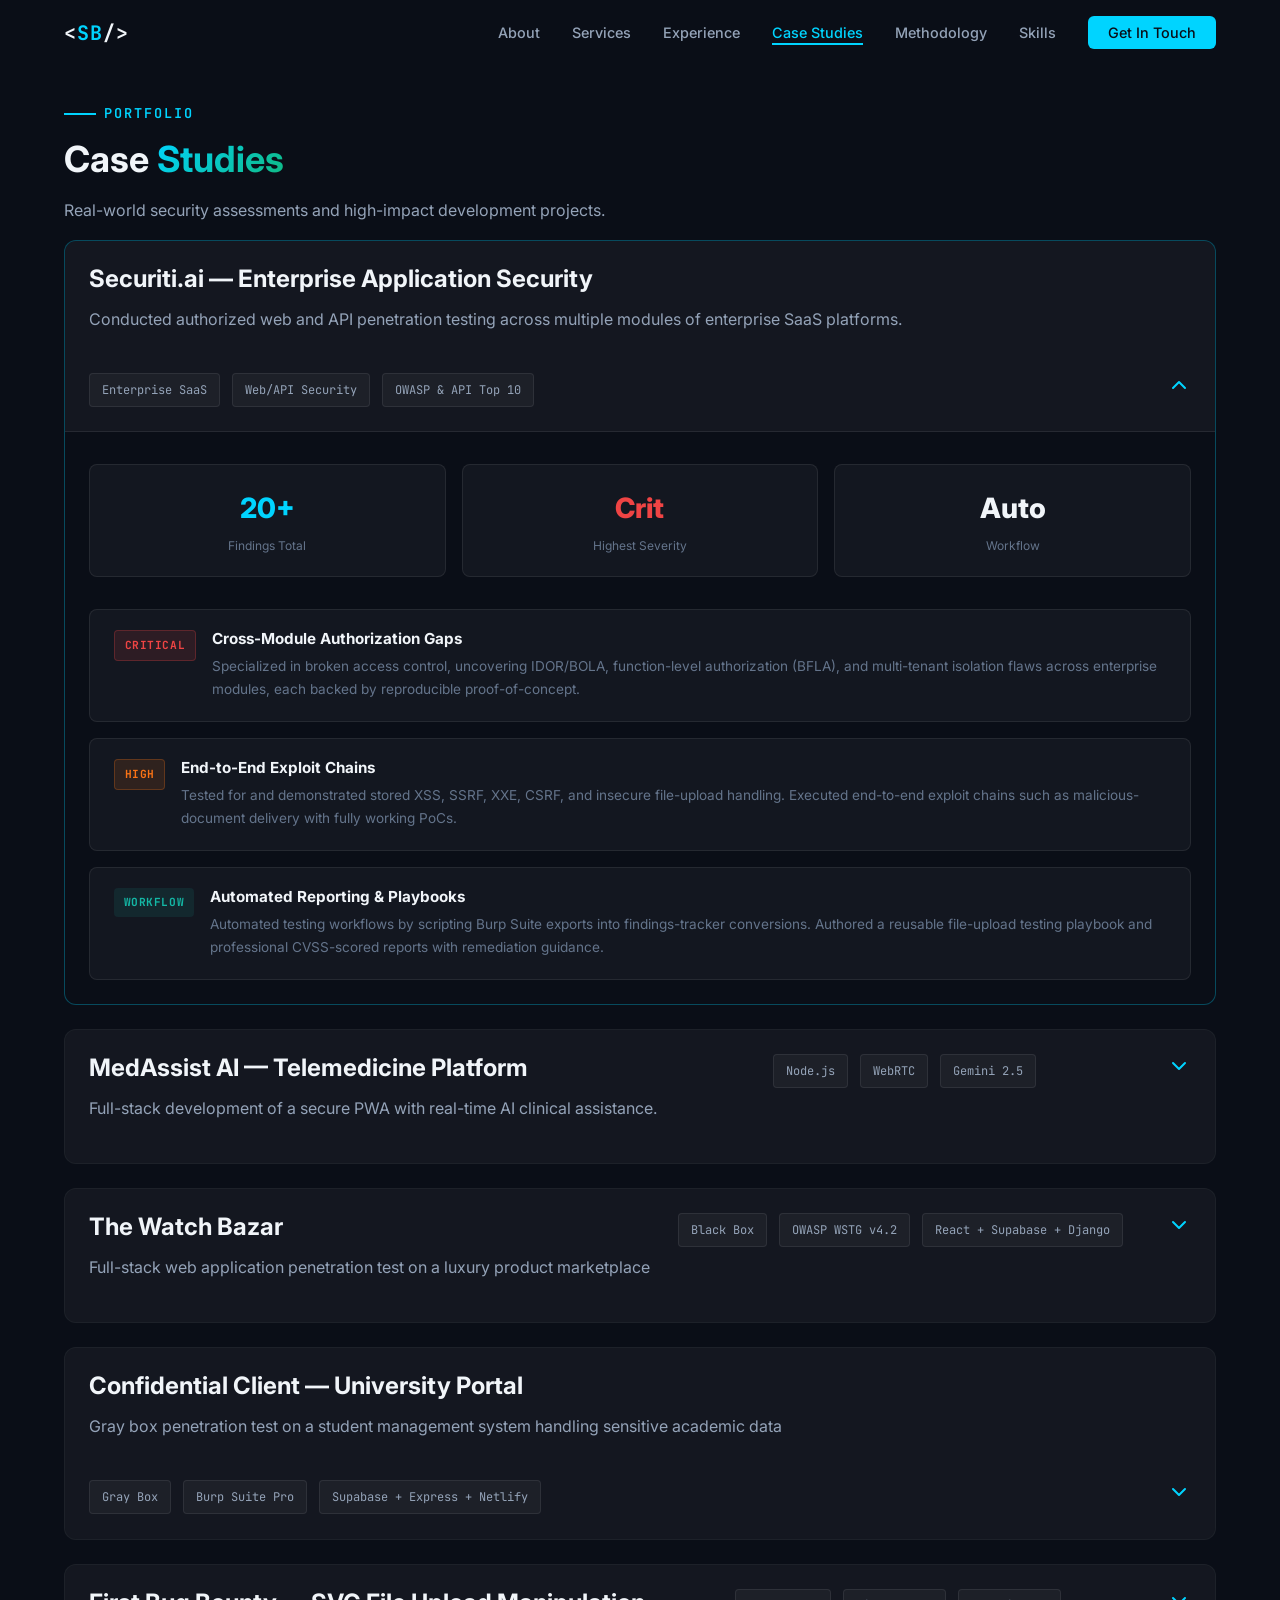
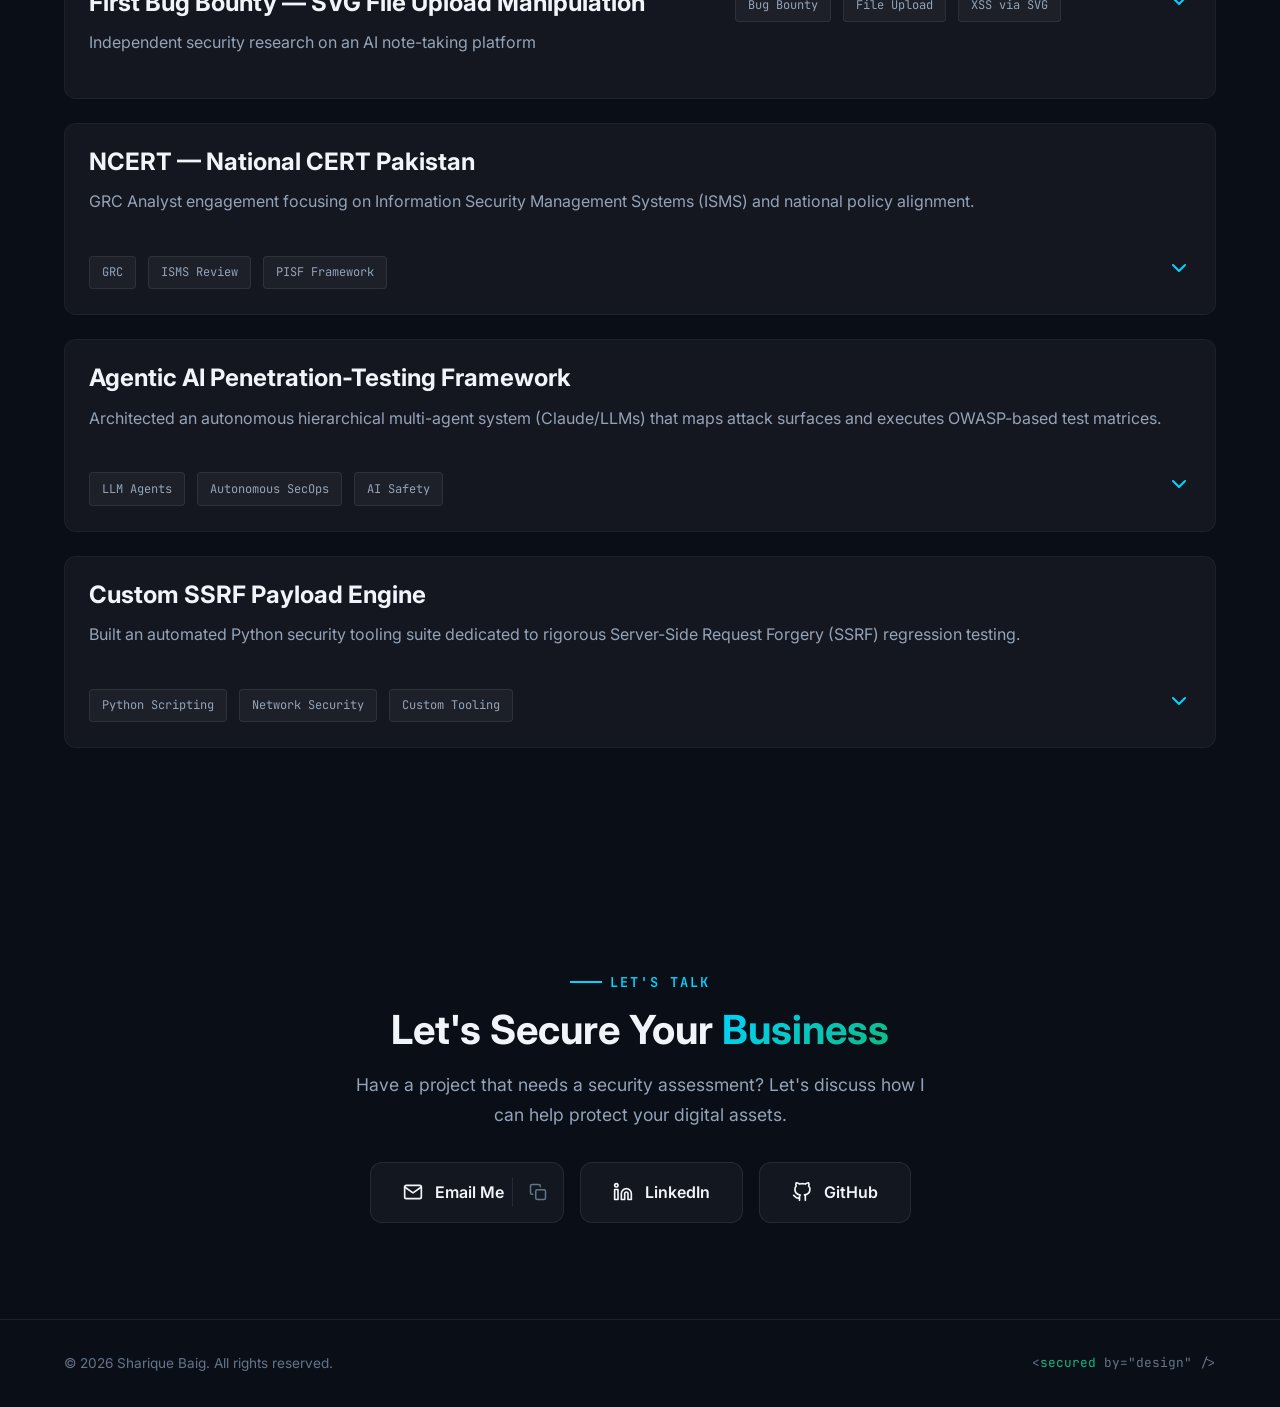
==== projects.html @ 4e51bd20 "made a dedicated section for projects" ====
<!DOCTYPE html>
<html lang="en">

<head>
  <meta charset="UTF-8">
  <meta name="viewport" content="width=device-width, initial-scale=1.0">
  <title>Sharique Baig | Cybersecurity Consultant & Penetration Tester</title>
  <meta name="description"
    content="Sharique Baig — Cybersecurity Consultant & Penetration Tester. Securing digital assets through offensive security testing, vulnerability assessment, and security consulting.">
  <meta name="keywords"
    content="cybersecurity, penetration testing, vulnerability assessment, security consultant, ethical hacking">

  <!-- Fonts -->
  <link rel="preconnect" href="https://fonts.googleapis.com">
  <link rel="preconnect" href="https://fonts.gstatic.com" crossorigin>
  <link
    href="https://fonts.googleapis.com/css2?family=Inter:wght@400;500;600;700;800&family=JetBrains+Mono:wght@400;500;600;700&display=swap"
    rel="stylesheet">

  <!-- Stylesheet -->
  <link rel="stylesheet" href="css/style.css">

  <!-- Favicon (shield emoji) -->
  <link rel="icon"
    href="data:image/svg+xml,<svg xmlns='http://www.w3.org/2000/svg' viewBox='0 0 100 100'><text y='.9em' font-size='90'>🛡️</text></svg>">
</head>

<body>

  <!-- ╔══════════════════════════════════════╗ -->
  <!-- ║           NAVIGATION                 ║ -->
  <!-- ╚══════════════════════════════════════╝ -->
  <nav class="navbar" id="navbar">
    <div class="container">
      <a href="#" class="nav-logo">&lt;<span>SB</span>/&gt;</a>

      <ul class="nav-links" id="navLinks">
        <li><a href="index.html#about">About</a></li>
        <li><a href="index.html#services">Services</a></li>
        <li><a href="index.html#experience">Experience</a></li>
        <li><a href="#casestudies">Case Studies</a></li>
        <li><a href="index.html#methodology">Methodology</a></li>
        <li><a href="index.html#skills">Skills</a></li>
        <li><a href="#contact" class="nav-cta">Get In Touch</a></li>
      </ul>

      <button class="nav-toggle" id="navToggle" aria-label="Toggle navigation">
        <span></span>
        <span></span>
        <span></span>
      </button>
    </div>
  </nav>


  <!-- ╔══════════════════════════════════════╗ -->
  <!-- ║       CASE STUDIES SECTION           ║ -->
  <!-- ╚══════════════════════════════════════╝ -->
  <section id="casestudies">
    <div class="container">
      <div class="reveal">
        <span class="section-label">Portfolio</span>
        <h2>Case <span class="gradient-text">Studies</span></h2>
        <p>Real-world security assessments and high-impact development projects.</p>
      </div>

      

      <!-- Case Study 1: Enterprise Pentesting -->
      <div class="case-panel active" id="case1">
        <div class="case-header accordion-toggle">
          <div>
            <h3>Securiti.ai — Enterprise Application Security</h3>
            <p>Conducted authorized web and API penetration testing across multiple modules of enterprise SaaS platforms.</p>
          </div>
          <div class="case-meta">
            <span class="case-meta-tag">Enterprise SaaS</span>
            <span class="case-meta-tag">Web/API Security</span>
            <span class="case-meta-tag">OWASP & API Top 10</span>
          </div>
                  <div class="accordion-icon"><svg width="24" height="24" viewBox="0 0 24 24" fill="none" stroke="currentColor" stroke-width="2" stroke-linecap="round" stroke-linejoin="round"><polyline points="6 9 12 15 18 9"></polyline></svg></div>
        </div>
        <div class="case-content">
        <div class="case-stats">
          <div class="case-stat">
            <div class="case-stat-num">20+</div>
            <div class="case-stat-label">Findings Total</div>
          </div>
          <div class="case-stat">
            <div class="case-stat-num" style="color: var(--severity-critical)">Crit</div>
            <div class="case-stat-label">Highest Severity</div>
          </div>
          <div class="case-stat">
            <div class="case-stat-num" style="color: var(--accent-blue)">Auto</div>
            <div class="case-stat-label">Workflow</div>
          </div>
        </div>

        <div class="findings-list">
          <div class="finding-item">
            <span class="severity-badge severity-critical">Critical</span>
            <div class="finding-text">
              <h4>Cross-Module Authorization Gaps</h4>
              <p>Specialized in broken access control, uncovering IDOR/BOLA, function-level authorization (BFLA), and multi-tenant isolation flaws across enterprise modules, each backed by reproducible proof-of-concept.</p>
            </div>
          </div>
          <div class="finding-item">
            <span class="severity-badge severity-high">High</span>
            <div class="finding-text">
              <h4>End-to-End Exploit Chains</h4>
              <p>Tested for and demonstrated stored XSS, SSRF, XXE, CSRF, and insecure file-upload handling. Executed end-to-end exploit chains such as malicious-document delivery with fully working PoCs.</p>
            </div>
          </div>
          <div class="finding-item">
            <span class="severity-badge" style="background: rgba(20, 184, 166, 0.1); color: rgb(20, 184, 166); border-color: rgba(20, 184, 166, 0.25);">Workflow</span>
            <div class="finding-text">
              <h4>Automated Reporting & Playbooks</h4>
              <p>Automated testing workflows by scripting Burp Suite exports into findings-tracker conversions. Authored a reusable file-upload testing playbook and professional CVSS-scored reports with remediation guidance.</p>
            </div>
          </div>
        </div>
        </div>
      </div>

      <!-- Case Study 2: MedAssist AI Platform -->
      <div class="case-panel" id="case2">
        <div class="case-header accordion-toggle">
          <div>
            <h3>MedAssist AI — Telemedicine Platform</h3>
            <p>Full-stack development of a secure PWA with real-time AI clinical assistance.</p>
          </div>
          <div class="case-meta">
            <span class="case-meta-tag">Node.js</span>
            <span class="case-meta-tag">WebRTC</span>
            <span class="case-meta-tag">Gemini 2.5</span>
          </div>
                  <div class="accordion-icon"><svg width="24" height="24" viewBox="0 0 24 24" fill="none" stroke="currentColor" stroke-width="2" stroke-linecap="round" stroke-linejoin="round"><polyline points="6 9 12 15 18 9"></polyline></svg></div>
        </div>
        <div class="case-content">
        <div class="case-stats">
          <div class="case-stat">
            <div class="case-stat-num">1</div>
            <div class="case-stat-label">PWA Built</div>
          </div>
          <div class="case-stat">
            <div class="case-stat-num" style="color: var(--accent-blue)">Live</div>
            <div class="case-stat-label">AI Triage</div>
          </div>
          <div class="case-stat">
            <div class="case-stat-num">µ</div>
            <div class="case-stat-label">Microservices</div>
          </div>
        </div>

        <div class="findings-list">
          <div class="finding-item">
            <span class="severity-badge severity-low" style="background: var(--accent-emerald-dim); color: var(--accent-emerald); border-color: rgba(16,185,129,0.25);">Feature</span>
            <div class="finding-text">
              <h4>Real-Time AI Clinical Copilot</h4>
              <p>Integrated Gemini 2.5 Flash-Lite for AI-driven symptom triage and built a live copilot that provides differential diagnosis hints during real-time consultations.</p>
            </div>
          </div>
          <div class="finding-item">
            <span class="severity-badge severity-low" style="background: var(--accent-emerald-dim); color: var(--accent-emerald); border-color: rgba(16,185,129,0.25);">Feature</span>
            <div class="finding-text">
              <h4>Secure WebRTC Video & Audio</h4>
              <p>Engineered low-latency, secure video calling with Socket.io, including real-time speech-to-text transcription for automated doctor notes.</p>
            </div>
          </div>
          <div class="finding-item">
            <span class="severity-badge severity-low" style="background: var(--accent-emerald-dim); color: var(--accent-emerald); border-color: rgba(16,185,129,0.25);">Architecture</span>
            <div class="finding-text">
              <h4>Dockerized Microservices</h4>
              <p>Deployed the entire infrastructure using Docker containers, ensuring scalable production environments and offline-first mobile performance.</p>
            </div>
          </div>
        </div>
        </div>
      </div>

      <!-- Case Study 3: Luxury E-Commerce -->
      <div class="case-panel" id="case3">
        <div class="case-header accordion-toggle">
          <div>
            <h3>The Watch Bazar</h3>
            <p>Full-stack web application penetration test on a luxury product marketplace</p>
          </div>
          <div class="case-meta">
            <span class="case-meta-tag">Black Box</span>
            <span class="case-meta-tag">OWASP WSTG v4.2</span>
            <span class="case-meta-tag">React + Supabase + Django</span>
          </div>
                  <div class="accordion-icon"><svg width="24" height="24" viewBox="0 0 24 24" fill="none" stroke="currentColor" stroke-width="2" stroke-linecap="round" stroke-linejoin="round"><polyline points="6 9 12 15 18 9"></polyline></svg></div>
        </div>
        <div class="case-content">
        <div class="case-stats">
          <div class="case-stat">
            <div class="case-stat-num">5</div>
            <div class="case-stat-label">Findings Total</div>
          </div>
          <div class="case-stat">
            <div class="case-stat-num" style="color: var(--severity-critical)">1</div>
            <div class="case-stat-label">Critical</div>
          </div>
          <div class="case-stat">
            <div class="case-stat-num" style="color: var(--severity-high)">2</div>
            <div class="case-stat-label">High</div>
          </div>
          <div class="case-stat">
            <div class="case-stat-num" style="color: var(--severity-medium)">2</div>
            <div class="case-stat-label">Medium</div>
          </div>
        </div>

        <div class="findings-list">
          <div class="finding-item">
            <span class="severity-badge severity-critical">Critical</span>
            <div class="finding-text">
              <h4>Database Exposure via Misconfigured Row Level Security</h4>
              <p>Extracted hardcoded API key from client-side JavaScript. Dumped full database schema (28 tables) and
                exfiltrated product, store, and internal data directly via PostgREST API — bypassing the application
                entirely. CVSS 9.1.</p>
            </div>
          </div>
          <div class="finding-item">
            <span class="severity-badge severity-high">High</span>
            <div class="finding-text">
              <h4>Insecure Direct Object Reference (IDOR)</h4>
              <p>Order tracking endpoint required no authentication. Sequential order numbers allowed enumeration of all
                customer orders and sensitive delivery information.</p>
            </div>
          </div>
          <div class="finding-item">
            <span class="severity-badge severity-high">High</span>
            <div class="finding-text">
              <h4>Role Escalation via Auth Sync</h4>
              <p>Authentication synchronization endpoint accepted role parameters from client requests, enabling
                potential escalation from customer to admin privileges.</p>
            </div>
          </div>
          <div class="finding-item">
            <span class="severity-badge severity-medium">Medium</span>
            <div class="finding-text">
              <h4>Exposed Admin Endpoints & API Documentation</h4>
              <p>Django admin panel, Swagger docs, and API schema publicly accessible. robots.txt disclosed 12+
                sensitive internal paths.</p>
            </div>
          </div>
          <div class="finding-item">
            <span class="severity-badge severity-medium">Medium</span>
            <div class="finding-text">
              <h4>Weak Content Security Policy</h4>
              <p>CSP implemented via meta tag instead of HTTP header. Missing critical directives and unsafe-inline
                allowing potential XSS exploitation.</p>
            </div>
          </div>
        </div>
        </div>
      </div>

      <!-- Case Study 4: University Portal -->
      <div class="case-panel" id="case4">
        <div class="case-header accordion-toggle">
          <div>
            <h3>Confidential Client — University Portal</h3>
            <p>Gray box penetration test on a student management system handling sensitive academic data</p>
          </div>
          <div class="case-meta">
            <span class="case-meta-tag">Gray Box</span>
            <span class="case-meta-tag">Burp Suite Pro</span>
            <span class="case-meta-tag">Supabase + Express + Netlify</span>
          </div>
                  <div class="accordion-icon"><svg width="24" height="24" viewBox="0 0 24 24" fill="none" stroke="currentColor" stroke-width="2" stroke-linecap="round" stroke-linejoin="round"><polyline points="6 9 12 15 18 9"></polyline></svg></div>
        </div>
        <div class="case-content">
        <div class="case-stats">
          <div class="case-stat">
            <div class="case-stat-num">11</div>
            <div class="case-stat-label">Findings Total</div>
          </div>
          <div class="case-stat">
            <div class="case-stat-num" style="color: var(--severity-critical)">5</div>
            <div class="case-stat-label">Critical</div>
          </div>
          <div class="case-stat">
            <div class="case-stat-num" style="color: var(--severity-high)">2</div>
            <div class="case-stat-label">High</div>
          </div>
          <div class="case-stat">
            <div class="case-stat-num" style="color: var(--severity-low)">4</div>
            <div class="case-stat-label">Low / Info</div>
          </div>
        </div>

        <div class="findings-list">
          <div class="finding-item">
            <span class="severity-badge severity-critical">Critical</span>
            <div class="finding-text">
              <h4>SQL Injection — Authentication Bypass</h4>
              <p>Login endpoint directly concatenated user input into SQL query. Confirmed via syntax error triggering
                and comment injection. Enables full authentication bypass and database extraction.</p>
            </div>
          </div>
          <div class="finding-item">
            <span class="severity-badge severity-critical">Critical</span>
            <div class="finding-text">
              <h4>2FA Bypass — Client-Side Email Manipulation</h4>
              <p>Two-factor authentication OTP sent to email address from client request body instead of server session.
                Attacker can redirect OTP to their own email for full account takeover.</p>
            </div>
          </div>
          <div class="finding-item">
            <span class="severity-badge severity-critical">Critical</span>
            <div class="finding-text">
              <h4>2FA Completely Non-Functional</h4>
              <p>Session upgraded to "fully authenticated" immediately after first-factor login. Any arbitrary code
                accepted. Direct URL navigation bypasses 2FA entirely — zero security value.</p>
            </div>
          </div>
          <div class="finding-item">
            <span class="severity-badge severity-critical">Critical</span>
            <div class="finding-text">
              <h4>Account Takeover via Password Reset</h4>
              <p>Password reset OTP can be redirected to attacker-controlled email by modifying the request body. Total
                account takeover of any user.</p>
            </div>
          </div>
          <div class="finding-item">
            <span class="severity-badge severity-critical">Critical</span>
            <div class="finding-text">
              <h4>Inconsistent SSL/TLS Enforcement</h4>
              <p>Password reset functionality downgrades to plaintext HTTP. Credentials transmitted in cleartext,
                enabling network-based interception.</p>
            </div>
          </div>
          <div class="finding-item">
            <span class="severity-badge severity-high">High</span>
            <div class="finding-text">
              <h4>Privilege Escalation via Parameter Pollution</h4>
              <p>Appending <code>?role=admin</code> to API requests returns admin-level data. URL params override
                session data, exposing administrative functionality to low-privilege users.</p>
            </div>
          </div>
          <div class="finding-item">
            <span class="severity-badge severity-high">High</span>
            <div class="finding-text">
              <h4>Unchanged Passwords Post-Compromise</h4>
              <p>After a previous security incident, all user passwords remained unchanged for 3+ months. Any stolen
                credentials from the prior attack remain valid.</p>
            </div>
          </div>
        </div>
        </div>
      </div>

      <!-- Case Study 5: Bug Bounty -->
      <div class="case-panel" id="case5">
        <div class="case-header accordion-toggle">
          <div>
            <h3>First Bug Bounty — SVG File Upload Manipulation</h3>
            <p>Independent security research on an AI note-taking platform</p>
          </div>
          <div class="case-meta">
            <span class="case-meta-tag">Bug Bounty</span>
            <span class="case-meta-tag">File Upload</span>
            <span class="case-meta-tag">XSS via SVG</span>
          </div>
                  <div class="accordion-icon"><svg width="24" height="24" viewBox="0 0 24 24" fill="none" stroke="currentColor" stroke-width="2" stroke-linecap="round" stroke-linejoin="round"><polyline points="6 9 12 15 18 9"></polyline></svg></div>
        </div>
        <div class="case-content">
        <div class="case-stats">
          <div class="case-stat">
            <div class="case-stat-num">1</div>
            <div class="case-stat-label">Vulnerability Found</div>
          </div>
          <div class="case-stat">
            <div class="case-stat-num" style="color: var(--severity-medium)">Med</div>
            <div class="case-stat-label">Severity</div>
          </div>
          <div class="case-stat">
            <div class="case-stat-num" style="color: var(--accent-emerald)">✓</div>
            <div class="case-stat-label">Fixed by Vendor</div>
          </div>
        </div>

        <div class="findings-list">
          <div class="finding-item">
            <span class="severity-badge severity-medium">Medium</span>
            <div class="finding-text">
              <h4>Unsanitized SVG File Upload in Avatar Feature</h4>
              <p>Discovered that the platform's avatar upload accepted SVG files without sanitizing their contents. SVG
                files can embed JavaScript and HTML — enabling potential Stored XSS. While the impact was limited in
                this case (avatars weren't publicly displayed to other users), the lack of server-side validation
                represented a significant security gap. The vulnerability was subsequently patched by the vendor.</p>
            </div>
          </div>
        </div>
        </div>
      </div>

      <!-- Case Study 6: NCERT -->
      <div class="case-panel" id="case6">
        <div class="case-header accordion-toggle">
          <div>
            <h3>NCERT — National CERT Pakistan</h3>
            <p>GRC Analyst engagement focusing on Information Security Management Systems (ISMS) and national policy alignment.</p>
          </div>
          <div class="case-meta">
            <span class="case-meta-tag">GRC</span>
            <span class="case-meta-tag">ISMS Review</span>
            <span class="case-meta-tag">PISF Framework</span>
          </div>
                  <div class="accordion-icon"><svg width="24" height="24" viewBox="0 0 24 24" fill="none" stroke="currentColor" stroke-width="2" stroke-linecap="round" stroke-linejoin="round"><polyline points="6 9 12 15 18 9"></polyline></svg></div>
        </div>
        <div class="case-content">
        <div class="case-stats">
          <div class="case-stat">
            <div class="case-stat-num">National</div>
            <div class="case-stat-label">Impact Scale</div>
          </div>
          <div class="case-stat">
            <div class="case-stat-num" style="color: var(--accent-emerald)">100%</div>
            <div class="case-stat-label">Compliance Alignment</div>
          </div>
          <div class="case-stat">
            <div class="case-stat-num" style="color: var(--accent-blue)">ISMS</div>
            <div class="case-stat-label">Core Focus</div>
          </div>
        </div>

        <div class="findings-list">
          <div class="finding-item">
            <span class="severity-badge severity-high" style="background: var(--accent-blue-dim); color: var(--accent-blue); border-color: rgba(59,130,246,0.25);">Policy</span>
            <div class="finding-text">
              <h4>National Policy Alignment via PISF</h4>
              <p>Aligned national cybersecurity policies with enterprise risk standards by utilizing the Pakistan Information Security Framework (PISF), ensuring robust regulatory compliance across critical infrastructure.</p>
            </div>
          </div>
          <div class="finding-item">
            <span class="severity-badge severity-medium" style="background: var(--accent-blue-dim); color: var(--accent-blue); border-color: rgba(59,130,246,0.25);">Audit</span>
            <div class="finding-text">
              <h4>Comprehensive ISMS Reviews</h4>
              <p>Drove Governance, Risk, and Compliance (GRC) initiatives by conducting thorough reviews of Information Security Management Systems, identifying procedural gaps and recommending actionable improvements.</p>
            </div>
          </div>
        </div>
        </div>
      </div>

      <!-- Case Study 7: Agentic AI Pentester -->
      <div class="case-panel" id="case7">
        <div class="case-header accordion-toggle">
          <div>
            <h3>Agentic AI Penetration-Testing Framework</h3>
            <p>Architected an autonomous hierarchical multi-agent system (Claude/LLMs) that maps attack surfaces and executes OWASP-based test matrices.</p>
          </div>
          <div class="case-meta">
            <span class="case-meta-tag">LLM Agents</span>
            <span class="case-meta-tag">Autonomous SecOps</span>
            <span class="case-meta-tag">AI Safety</span>
          </div>
                  <div class="accordion-icon"><svg width="24" height="24" viewBox="0 0 24 24" fill="none" stroke="currentColor" stroke-width="2" stroke-linecap="round" stroke-linejoin="round"><polyline points="6 9 12 15 18 9"></polyline></svg></div>
        </div>
        <div class="case-content">
        <div class="case-stats">
          <div class="case-stat">
            <div class="case-stat-num">AI</div>
            <div class="case-stat-label">System Type</div>
          </div>
          <div class="case-stat">
            <div class="case-stat-num" style="color: rgba(168, 85, 247, 1);">100%</div>
            <div class="case-stat-label">Methodology Fit</div>
          </div>
          <div class="case-stat">
            <div class="case-stat-num" style="color: var(--accent-emerald)">HITL</div>
            <div class="case-stat-label">Guardrails</div>
          </div>
        </div>

        <div class="findings-list">
          <div class="finding-item">
            <span class="severity-badge" style="background: rgba(168, 85, 247, 0.1); color: rgb(168, 85, 247); border-color: rgba(168, 85, 247, 0.25);">Architecture</span>
            <div class="finding-text">
              <h4>Hierarchical Multi-Agent Orchestration</h4>
              <p>Designed an orchestrator that routes tasks to specialized sub-agents to perform cross-module attack-chain reasoning. This surfaced complex authorization flaws that single-scope automated scanning tools consistently missed.</p>
            </div>
          </div>
          <div class="finding-item">
            <span class="severity-badge" style="background: rgba(168, 85, 247, 0.1); color: rgb(168, 85, 247); border-color: rgba(168, 85, 247, 0.25);">Memory</span>
            <div class="finding-text">
              <h4>Self-Improving Knowledge Base</h4>
              <p>Engineered a persistent memory module featuring per-endpoint and data-model changelogs, ensuring the AI agents accumulate context and systematically improve attack coverage across sequential runs.</p>
            </div>
          </div>
          <div class="finding-item">
            <span class="severity-badge severity-medium" style="background: var(--accent-emerald-dim); color: var(--accent-emerald); border-color: rgba(16,185,129,0.25);">Safety</span>
            <div class="finding-text">
              <h4>Strict Autonomous Guardrails</h4>
              <p>Built comprehensive safety controls into the pipeline, including tiered permission levels, mandatory Human-in-the-Loop (HITL) approvals for destructive actions, and automated pre-execution verification hooks.</p>
            </div>
          </div>
        </div>
        </div>
      </div>

      <!-- Case Study 8: SSRF Automation Tooling -->
      <div class="case-panel" id="case8">
        <div class="case-header accordion-toggle">
          <div>
            <h3>Custom SSRF Payload Engine</h3>
            <p>Built an automated Python security tooling suite dedicated to rigorous Server-Side Request Forgery (SSRF) regression testing.</p>
          </div>
          <div class="case-meta">
            <span class="case-meta-tag">Python Scripting</span>
            <span class="case-meta-tag">Network Security</span>
            <span class="case-meta-tag">Custom Tooling</span>
          </div>
                  <div class="accordion-icon"><svg width="24" height="24" viewBox="0 0 24 24" fill="none" stroke="currentColor" stroke-width="2" stroke-linecap="round" stroke-linejoin="round"><polyline points="6 9 12 15 18 9"></polyline></svg></div>
        </div>
        <div class="case-content">
        <div class="case-stats">
          <div class="case-stat">
            <div class="case-stat-num">70+</div>
            <div class="case-stat-label">Bypass Vectors</div>
          </div>
          <div class="case-stat">
            <div class="case-stat-num" style="color: var(--severity-high)">12</div>
            <div class="case-stat-label">Evasion Classes</div>
          </div>
          <div class="case-stat">
            <div class="case-stat-num" style="color: var(--accent-emerald)">Live</div>
            <div class="case-stat-label">Dashboard</div>
          </div>
        </div>

        <div class="findings-list">
          <div class="finding-item">
            <span class="severity-badge" style="background: rgba(20, 184, 166, 0.1); color: rgb(20, 184, 166); border-color: rgba(20, 184, 166, 0.25);">Tooling</span>
            <div class="finding-text">
              <h4>Comprehensive Evasion Capability</h4>
              <p>Engineered a dynamic payload generation engine capable of 70+ specific bypass techniques across 12 distinct evasion classes, including DNS rebinding, cloud-metadata exfiltration, and protocol confusion attacks.</p>
            </div>
          </div>
          <div class="finding-item">
            <span class="severity-badge" style="background: rgba(20, 184, 166, 0.1); color: rgb(20, 184, 166); border-color: rgba(20, 184, 166, 0.25);">Workflow</span>
            <div class="finding-text">
              <h4>Live Results & Tracking Dashboard</h4>
              <p>Coupled the payload engine with a live results dashboard for immediate feedback during network exposure tests, significantly streamlining the security assessment process and minimizing false positives.</p>
            </div>
          </div>
        </div>
      </div>
    </div>
  </section>

  <!-- ╔══════════════════════════════════════╗ -->
  <!-- ║         CONTACT SECTION              ║ -->
  <!-- ╚══════════════════════════════════════╝ -->
  <section id="contact">
    <div class="container">
      <div class="contact-content reveal">
        <span class="section-label">Let's Talk</span>
        <h2>Let's Secure Your <span class="gradient-text">Business</span></h2>
        <p>Have a project that needs a security assessment? Let's discuss how I can help protect your digital assets.
        </p>

        <div class="contact-links">
          <div class="contact-group">
            <a href="mailto:shariquebaig0@gmail.com" class="contact-link" id="emailLink">
              <svg viewBox="0 0 24 24" fill="none" stroke="currentColor" stroke-width="2" stroke-linecap="round"
                stroke-linejoin="round">
                <path d="M4 4h16c1.1 0 2 .9 2 2v12c0 1.1-.9 2-2 2H4c-1.1 0-2-.9-2-2V6c0-1.1.9-2 2-2z"></path>
                <polyline points="22,6 12,13 2,6"></polyline>
              </svg>
              Email Me
            </a>
            <button class="contact-copy" id="copyEmail" title="Copy email to clipboard">
              <svg viewBox="0 0 24 24" fill="none" stroke="currentColor" stroke-width="2" stroke-linecap="round"
                stroke-linejoin="round">
                <rect x="9" y="9" width="13" height="13" rx="2" ry="2"></rect>
                <path d="M5 15H4a2 2 0 0 1-2-2V4a2 2 0 0 1 2-2h9a2 2 0 0 1 2 2v1"></path>
              </svg>
            </button>
          </div>
          <a href="https://linkedin.com/in/shariquebaig" target="_blank" rel="noopener" class="contact-link">
            <svg viewBox="0 0 24 24" fill="none" stroke="currentColor" stroke-width="2" stroke-linecap="round"
              stroke-linejoin="round">
              <path d="M16 8a6 6 0 0 1 6 6v7h-4v-7a2 2 0 0 0-2-2 2 2 0 0 0-2 2v7h-4v-7a6 6 0 0 1 6-6z"></path>
              <rect x="2" y="9" width="4" height="12"></rect>
              <circle cx="4" cy="4" r="2"></circle>
            </svg>
            LinkedIn
          </a>
          <a href="https://github.com/ShariqueBaig" target="_blank" rel="noopener" class="contact-link">
            <svg viewBox="0 0 24 24" fill="none" stroke="currentColor" stroke-width="2" stroke-linecap="round"
              stroke-linejoin="round">
              <path
                d="M9 19c-5 1.5-5-2.5-7-3m14 6v-3.87a3.37 3.37 0 0 0-.94-2.61c3.14-.35 6.44-1.54 6.44-7A5.44 5.44 0 0 0 20 4.77 5.07 5.07 0 0 0 19.91 1S18.73.65 16 2.48a13.38 13.38 0 0 0-7 0C6.27.65 5.09 1 5.09 1A5.07 5.07 0 0 0 5 4.77a5.44 5.44 0 0 0-1.5 3.78c0 5.42 3.3 6.61 6.44 7A3.37 3.37 0 0 0 9 18.13V22">
              </path>
            </svg>
            GitHub
          </a>
        </div>
      </div>
    </div>
  </section>


  <!-- ╔══════════════════════════════════════╗ -->
  <!-- ║             FOOTER                   ║ -->
  <!-- ╚══════════════════════════════════════╝ -->
  <footer class="footer">
    <div class="container">
      <span class="footer-text">© 2026 Sharique Baig. All rights reserved.</span>
      <span class="footer-tag">&lt;<span>secured</span> by=&quot;design&quot; /&gt;</span>
      </div>
      </div>
  </footer>


  <!-- Script -->
  <script src="js/script.js"></script>

</body>

</html>
---- css/style.css ----
/* ======================================================
   SHARIQUE BAIG — Cybersecurity Portfolio
   Design System & Styles
   ====================================================== */

/* ── CSS Custom Properties ── */
:root {
  --bg-primary: #0a0e17;
  --bg-secondary: #111827;
  --bg-card: rgba(255, 255, 255, 0.04);
  --bg-card-hover: rgba(255, 255, 255, 0.08);
  --border-card: rgba(255, 255, 255, 0.08);
  --border-card-hover: rgba(0, 212, 255, 0.3);

  --accent-cyan: #00d4ff;
  --accent-cyan-dim: rgba(0, 212, 255, 0.15);
  --accent-emerald: #10b981;
  --accent-emerald-dim: rgba(16, 185, 129, 0.15);
  --accent-purple: #8b5cf6;
  --accent-amber: #f59e0b;

  --severity-critical: #ef4444;
  --severity-critical-bg: rgba(239, 68, 68, 0.12);
  --severity-high: #f97316;
  --severity-high-bg: rgba(249, 115, 22, 0.12);
  --severity-medium: #eab308;
  --severity-medium-bg: rgba(234, 179, 8, 0.12);
  --severity-low: #22c55e;
  --severity-low-bg: rgba(34, 197, 94, 0.12);

  --text-primary: #f1f5f9;
  --text-secondary: #94a3b8;
  --text-muted: #64748b;

  --font-body: 'Inter', -apple-system, BlinkMacSystemFont, sans-serif;
  --font-mono: 'JetBrains Mono', 'Fira Code', monospace;

  --radius-sm: 8px;
  --radius-md: 12px;
  --radius-lg: 16px;
  --radius-xl: 24px;

  --transition: 0.3s cubic-bezier(0.4, 0, 0.2, 1);
  --shadow-glow: 0 0 30px rgba(0, 212, 255, 0.1);
}

/* ── Reset & Base ── */
*,
*::before,
*::after {
  margin: 0;
  padding: 0;
  box-sizing: border-box;
}

html {
  scroll-behavior: smooth;
  scroll-padding-top: 80px;
}

body {
  font-family: var(--font-body);
  background: var(--bg-primary);
  color: var(--text-primary);
  line-height: 1.7;
  overflow-x: hidden;
  -webkit-font-smoothing: antialiased;
  -moz-osx-font-smoothing: grayscale;
}

a {
  color: var(--accent-cyan);
  text-decoration: none;
  transition: color var(--transition);
}

a:hover {
  color: #5de8ff;
}

img {
  max-width: 100%;
  display: block;
}

/* ── Typography ── */
h1,
h2,
h3,
h4,
h5,
h6 {
  font-weight: 700;
  line-height: 1.2;
  color: var(--text-primary);
}

h2 {
  font-size: 2.25rem;
  margin-bottom: 1rem;
}

h3 {
  font-size: 1.5rem;
  margin-bottom: 0.75rem;
}

p {
  color: var(--text-secondary);
  margin-bottom: 1rem;
}

.section-label {
  display: inline-flex;
  align-items: center;
  gap: 0.5rem;
  font-family: var(--font-mono);
  font-size: 0.85rem;
  font-weight: 600;
  color: var(--accent-cyan);
  text-transform: uppercase;
  letter-spacing: 0.15em;
  margin-bottom: 0.75rem;
}

.section-label::before {
  content: '';
  width: 2rem;
  height: 2px;
  background: var(--accent-cyan);
}

.gradient-text {
  background: linear-gradient(135deg, var(--accent-cyan), var(--accent-emerald));
  -webkit-background-clip: text;
  -webkit-text-fill-color: transparent;
  background-clip: text;
}

/* ── Layout ── */
.container {
  max-width: 1200px;
  margin: 0 auto;
  padding: 0 1.5rem;
}

section {
  padding: 6rem 0;
  position: relative;
}

/* ── Navigation ── */
.navbar {
  position: fixed;
  top: 0;
  left: 0;
  right: 0;
  z-index: 1000;
  padding: 1rem 0;
  transition: all var(--transition);
}

.navbar.scrolled {
  background: rgba(10, 14, 23, 0.85);
  backdrop-filter: blur(20px);
  -webkit-backdrop-filter: blur(20px);
  border-bottom: 1px solid var(--border-card);
  padding: 0.75rem 0;
}

.navbar .container {
  display: flex;
  align-items: center;
  justify-content: space-between;
}

.nav-logo {
  font-family: var(--font-mono);
  font-size: 1.25rem;
  font-weight: 700;
  color: var(--text-primary);
  letter-spacing: 0.05em;
}

.nav-logo span {
  color: var(--accent-cyan);
}

.nav-links {
  display: flex;
  align-items: center;
  gap: 2rem;
  list-style: none;
}

.nav-links a {
  font-size: 0.9rem;
  font-weight: 500;
  color: var(--text-secondary);
  transition: color var(--transition);
  position: relative;
}

.nav-links a::after {
  content: '';
  position: absolute;
  bottom: -4px;
  left: 0;
  width: 0;
  height: 2px;
  background: var(--accent-cyan);
  transition: width var(--transition);
}

.nav-links a:hover,
.nav-links a.active {
  color: var(--accent-cyan);
}

.nav-links a:hover::after,
.nav-links a.active::after {
  width: 100%;
}

.nav-cta {
  font-size: 0.85rem;
  font-weight: 600;
  padding: 0.5rem 1.25rem;
  background: var(--accent-cyan);
  color: var(--bg-primary) !important;
  border-radius: 6px;
  transition: all var(--transition);
}

.nav-cta:hover {
  background: #5de8ff;
  transform: translateY(-1px);
  box-shadow: 0 4px 15px rgba(0, 212, 255, 0.3);
}

.nav-cta::after {
  display: none !important;
}

/* Mobile menu */
.nav-toggle {
  display: none;
  flex-direction: column;
  gap: 5px;
  background: none;
  border: none;
  cursor: pointer;
  padding: 4px;
}

.nav-toggle span {
  width: 24px;
  height: 2px;
  background: var(--text-primary);
  transition: all var(--transition);
  border-radius: 2px;
}

.nav-toggle.active span:nth-child(1) {
  transform: rotate(45deg) translateY(5px) translateX(5px);
}

.nav-toggle.active span:nth-child(2) {
  opacity: 0;
}

.nav-toggle.active span:nth-child(3) {
  transform: rotate(-45deg) translateY(-5px) translateX(5px);
}

/* ── Hero Section ── */
.hero {
  min-height: 100vh;
  display: flex;
  align-items: center;
  position: relative;
  overflow: hidden;
  padding-top: 80px;
}

.hero-bg {
  position: absolute;
  inset: 0;
  background:
    radial-gradient(ellipse at 20% 50%, rgba(0, 212, 255, 0.08) 0%, transparent 50%),
    radial-gradient(ellipse at 80% 20%, rgba(16, 185, 129, 0.06) 0%, transparent 50%),
    radial-gradient(ellipse at 50% 80%, rgba(139, 92, 246, 0.04) 0%, transparent 50%);
  z-index: 0;
}

/* Animated grid background */
.hero-grid {
  position: absolute;
  inset: 0;
  background-image:
    linear-gradient(rgba(255, 255, 255, 0.03) 1px, transparent 1px),
    linear-gradient(90deg, rgba(255, 255, 255, 0.03) 1px, transparent 1px);
  background-size: 60px 60px;
  z-index: 0;
  animation: gridMove 20s linear infinite;
}

@keyframes gridMove {
  0% {
    transform: translate(0, 0);
  }

  100% {
    transform: translate(60px, 60px);
  }
}

.hero .container {
  position: relative;
  z-index: 1;
  display: grid;
  grid-template-columns: 1fr 1fr;
  gap: 4rem;
  align-items: center;
}

.hero-content h1 {
  font-size: 3.5rem;
  font-weight: 800;
  line-height: 1.1;
  margin-bottom: 1rem;
}

.hero-content h1 .highlight {
  display: block;
  background: linear-gradient(135deg, var(--accent-cyan), var(--accent-emerald));
  -webkit-background-clip: text;
  -webkit-text-fill-color: transparent;
  background-clip: text;
}

.hero-subtitle {
  font-size: 1.15rem;
  color: var(--text-secondary);
  margin-bottom: 0.5rem;
  font-weight: 500;
}

.hero-tagline {
  font-family: var(--font-mono);
  font-size: 0.95rem;
  color: var(--accent-cyan);
  margin-bottom: 2rem;
  min-height: 1.5em;
}

.hero-tagline .cursor {
  display: inline-block;
  width: 2px;
  height: 1.1em;
  background: var(--accent-cyan);
  margin-left: 2px;
  animation: blink 1s step-end infinite;
  vertical-align: text-bottom;
}

@keyframes blink {
  50% {
    opacity: 0;
  }
}

.hero-buttons {
  display: flex;
  gap: 1rem;
  flex-wrap: wrap;
}

.btn {
  display: inline-flex;
  align-items: center;
  gap: 0.5rem;
  padding: 0.85rem 1.75rem;
  font-size: 0.95rem;
  font-weight: 600;
  border-radius: var(--radius-sm);
  cursor: pointer;
  transition: all var(--transition);
  border: none;
  font-family: var(--font-body);
}

.btn-primary {
  background: var(--accent-cyan);
  color: var(--bg-primary);
}

.btn-primary:hover {
  background: #5de8ff;
  transform: translateY(-2px);
  box-shadow: 0 8px 25px rgba(0, 212, 255, 0.3);
  color: var(--bg-primary);
}

.btn-outline {
  background: transparent;
  color: var(--text-primary);
  border: 1px solid var(--border-card);
}

.btn-outline:hover {
  border-color: var(--accent-cyan);
  color: var(--accent-cyan);
  transform: translateY(-2px);
}

/* Hero terminal */
.hero-terminal {
  background: var(--bg-secondary);
  border: 1px solid var(--border-card);
  border-radius: var(--radius-md);
  overflow: hidden;
  box-shadow: var(--shadow-glow);
}

.terminal-header {
  display: flex;
  align-items: center;
  gap: 8px;
  padding: 0.75rem 1rem;
  background: rgba(255, 255, 255, 0.03);
  border-bottom: 1px solid var(--border-card);
}

.terminal-dot {
  width: 12px;
  height: 12px;
  border-radius: 50%;
}

.terminal-dot.red {
  background: #ef4444;
}

.terminal-dot.yellow {
  background: #eab308;
}

.terminal-dot.green {
  background: #22c55e;
}

.terminal-title {
  font-family: var(--font-mono);
  font-size: 0.75rem;
  color: var(--text-muted);
  margin-left: auto;
}

.terminal-body {
  padding: 1.25rem;
  font-family: var(--font-mono);
  font-size: 0.85rem;
  line-height: 1.8;
  color: var(--text-secondary);
}

.terminal-body .prompt {
  color: var(--accent-emerald);
}

.terminal-body .command {
  color: var(--text-primary);
}

.terminal-body .output {
  color: var(--text-muted);
}

.terminal-body .accent {
  color: var(--accent-cyan);
}

.terminal-body .warning {
  color: var(--severity-critical);
}

/* ── About Section ── */
.about-grid {
  display: grid;
  grid-template-columns: auto 1fr;
  gap: 4rem;
  align-items: start;
}

.about-avatar {
  width: 180px;
  height: 180px;
  border-radius: 50%;
  background: linear-gradient(135deg, var(--accent-cyan-dim), var(--accent-emerald-dim));
  border: 2px solid var(--border-card);
  display: flex;
  align-items: center;
  justify-content: center;
  font-family: var(--font-mono);
  font-size: 3rem;
  font-weight: 700;
  color: var(--accent-cyan);
  position: relative;
  flex-shrink: 0;
}

.about-avatar::after {
  content: '';
  position: absolute;
  inset: -4px;
  border-radius: 50%;
  border: 2px solid transparent;
  background: linear-gradient(135deg, var(--accent-cyan), var(--accent-emerald)) border-box;
  mask: linear-gradient(#fff 0 0) padding-box, linear-gradient(#fff 0 0);
  -webkit-mask: linear-gradient(#fff 0 0) padding-box, linear-gradient(#fff 0 0);
  mask-composite: exclude;
  -webkit-mask-composite: xor;
}

.about-text p {
  font-size: 1.05rem;
  line-height: 1.8;
}

.about-stats {
  display: grid;
  grid-template-columns: repeat(4, 1fr);
  gap: 1.5rem;
  margin-top: 2.5rem;
}

.stat-card {
  background: var(--bg-card);
  border: 1px solid var(--border-card);
  border-radius: var(--radius-md);
  padding: 1.5rem;
  text-align: center;
  transition: all var(--transition);
}

.stat-card:hover {
  border-color: var(--border-card-hover);
  background: var(--bg-card-hover);
  transform: translateY(-4px);
}

.stat-number {
  font-size: 2rem;
  font-weight: 800;
  background: linear-gradient(135deg, var(--accent-cyan), var(--accent-emerald));
  -webkit-background-clip: text;
  -webkit-text-fill-color: transparent;
  background-clip: text;
}

.stat-label {
  font-size: 0.85rem;
  color: var(--text-muted);
  margin-top: 0.25rem;
}

/* ── Services Section ── */
.services-grid {
  display: grid;
  grid-template-columns: repeat(2, 1fr);
  gap: 1.5rem;
}

.service-card {
  background: var(--bg-card);
  border: 1px solid var(--border-card);
  border-radius: var(--radius-md);
  padding: 2rem;
  transition: all var(--transition);
  position: relative;
  overflow: hidden;
}

.service-card::before {
  content: '';
  position: absolute;
  top: 0;
  left: 0;
  right: 0;
  height: 3px;
  background: linear-gradient(90deg, var(--accent-cyan), var(--accent-emerald));
  opacity: 0;
  transition: opacity var(--transition);
}

.service-card:hover {
  border-color: var(--border-card-hover);
  background: var(--bg-card-hover);
  transform: translateY(-4px);
}

.service-card:hover::before {
  opacity: 1;
}

.service-icon {
  width: 48px;
  height: 48px;
  border-radius: var(--radius-sm);
  background: var(--accent-cyan-dim);
  display: flex;
  align-items: center;
  justify-content: center;
  margin-bottom: 1.25rem;
  font-size: 1.5rem;
}

.service-card h3 {
  font-size: 1.15rem;
  margin-bottom: 0.75rem;
}

.service-card p {
  font-size: 0.9rem;
  margin-bottom: 1rem;
}

.service-tags {
  display: flex;
  flex-wrap: wrap;
  gap: 0.5rem;
}

.service-tag {
  font-family: var(--font-mono);
  font-size: 0.7rem;
  padding: 0.25rem 0.6rem;
  background: var(--accent-cyan-dim);
  color: var(--accent-cyan);
  border-radius: 4px;
}

/* ── Case Studies Section ── */
.case-studies-tabs {
  display: flex;
  gap: 0.5rem;
  margin-bottom: 2rem;
  overflow-x: auto;
  padding-bottom: 0.5rem;
  -ms-overflow-style: none;  /* IE and Edge */
  scrollbar-width: none;  /* Firefox */
}

.case-studies-tabs::-webkit-scrollbar {
  display: none;
}

.case-tab {
  font-family: var(--font-body);
  font-size: 0.85rem;
  font-weight: 600;
  padding: 0.6rem 1.25rem;
  background: var(--bg-card);
  border: 1px solid var(--border-card);
  color: var(--text-secondary);
  border-radius: var(--radius-sm);
  cursor: pointer;
  transition: all var(--transition);
  white-space: nowrap;
}

.case-tab:hover {
  border-color: var(--accent-cyan);
  color: var(--accent-cyan);
}

.case-tab.active {
  background: var(--accent-cyan-dim);
  border-color: var(--accent-cyan);
  color: var(--accent-cyan);
}

.case-panel {
  display: block;
  margin-bottom: 1.5rem;
  border: 1px solid var(--border-card);
  border-radius: var(--radius-md);
  background: var(--bg-primary);
  overflow: hidden;
  transition: border-color var(--transition);
}

.case-panel.active {
  border-color: var(--border-card-hover);
}

.case-header.accordion-toggle {
  cursor: pointer;
  padding: 1.5rem;
  margin-bottom: 0;
  transition: background var(--transition);
  background: var(--bg-card);
  border-bottom: 1px solid transparent;
}

.case-header.accordion-toggle:hover {
  background: var(--bg-card-hover);
}

.case-panel.active .case-header.accordion-toggle {
  border-bottom-color: var(--border-card);
}

.accordion-icon {
  margin-left: 1rem;
  transition: transform 0.3s ease;
  color: var(--accent-cyan);
  display: flex;
  align-items: center;
}

.case-panel.active .accordion-icon {
  transform: rotate(180deg);
}

.case-content {
  display: none;
  padding: 1.5rem;
  padding-top: 2rem;
}

.case-panel.active .case-content {
  display: block;
  animation: fadeIn 0.4s ease;
}

@keyframes fadeIn {
  from {
    opacity: 0;
    transform: translateY(10px);
  }

  to {
    opacity: 1;
    transform: translateY(0);
  }
}

.case-header {
  display: flex;
  flex-wrap: wrap;
  justify-content: space-between;
  align-items: start;
  gap: 1.5rem;
  margin-bottom: 2rem;
}

.case-meta {
  display: flex;
  flex-wrap: wrap;
  gap: 0.75rem;
}

.case-meta-tag {
  font-family: var(--font-mono);
  font-size: 0.75rem;
  padding: 0.35rem 0.75rem;
  background: var(--bg-card);
  border: 1px solid var(--border-card);
  border-radius: 4px;
  color: var(--text-secondary);
}

.case-stats {
  display: grid;
  grid-template-columns: repeat(auto-fit, minmax(120px, 1fr));
  gap: 1rem;
  margin-bottom: 2rem;
}

.case-stat {
  background: var(--bg-card);
  border: 1px solid var(--border-card);
  border-radius: var(--radius-sm);
  padding: 1.25rem;
  text-align: center;
}

.case-stat-num {
  font-size: 1.75rem;
  font-weight: 800;
  color: var(--accent-cyan);
}

.case-stat-label {
  font-size: 0.75rem;
  color: var(--text-muted);
  margin-top: 0.25rem;
}

.findings-list {
  display: flex;
  flex-direction: column;
  gap: 1rem;
}

.finding-item {
  background: var(--bg-card);
  border: 1px solid var(--border-card);
  border-radius: var(--radius-sm);
  padding: 1.25rem 1.5rem;
  display: flex;
  align-items: start;
  gap: 1rem;
  transition: all var(--transition);
}

.finding-item:hover {
  border-color: var(--border-card-hover);
  background: var(--bg-card-hover);
}

.severity-badge {
  font-family: var(--font-mono);
  font-size: 0.7rem;
  font-weight: 700;
  padding: 0.3rem 0.6rem;
  border-radius: 4px;
  text-transform: uppercase;
  letter-spacing: 0.05em;
  white-space: nowrap;
  flex-shrink: 0;
}

.severity-critical {
  background: var(--severity-critical-bg);
  color: var(--severity-critical);
  border: 1px solid rgba(239, 68, 68, 0.25);
}

.severity-high {
  background: var(--severity-high-bg);
  color: var(--severity-high);
  border: 1px solid rgba(249, 115, 22, 0.25);
}

.severity-medium {
  background: var(--severity-medium-bg);
  color: var(--severity-medium);
  border: 1px solid rgba(234, 179, 8, 0.25);
}

.severity-low {
  background: var(--severity-low-bg);
  color: var(--severity-low);
  border: 1px solid rgba(34, 197, 94, 0.25);
}

.finding-text h4 {
  font-size: 0.95rem;
  margin-bottom: 0.4rem;
}

.finding-text p {
  font-size: 0.85rem;
  color: var(--text-muted);
  margin: 0;
}

/* ── Methodology Section ── */
.methodology-timeline {
  position: relative;
  padding-left: 3rem;
}

.methodology-timeline::before {
  content: '';
  position: absolute;
  left: 15px;
  top: 0;
  bottom: 0;
  width: 2px;
  background: linear-gradient(to bottom, var(--accent-cyan), var(--accent-emerald));
}

.method-step {
  position: relative;
  margin-bottom: 2rem;
  padding: 1.5rem;
  background: var(--bg-card);
  border: 1px solid var(--border-card);
  border-radius: var(--radius-md);
  transition: all var(--transition);
}

.method-step:hover {
  border-color: var(--border-card-hover);
  transform: translateX(4px);
}

.method-step::before {
  content: attr(data-step);
  position: absolute;
  left: -3rem;
  top: 1.5rem;
  width: 30px;
  height: 30px;
  background: var(--bg-primary);
  border: 2px solid var(--accent-cyan);
  border-radius: 50%;
  display: flex;
  align-items: center;
  justify-content: center;
  font-family: var(--font-mono);
  font-size: 0.75rem;
  font-weight: 700;
  color: var(--accent-cyan);
}

.method-step h3 {
  font-size: 1.1rem;
  margin-bottom: 0.5rem;
}

.method-step p {
  font-size: 0.9rem;
  margin: 0;
}

/* ── Skills Section ── */
.skills-grid {
  display: grid;
  grid-template-columns: repeat(2, 1fr);
  gap: 1.5rem;
}

.skill-category {
  background: var(--bg-card);
  border: 1px solid var(--border-card);
  border-radius: var(--radius-md);
  padding: 1.5rem;
}

.skill-category h3 {
  font-size: 1rem;
  margin-bottom: 1rem;
  display: flex;
  align-items: center;
  gap: 0.5rem;
}

.skill-pills {
  display: flex;
  flex-wrap: wrap;
  gap: 0.5rem;
}

.skill-pill {
  font-family: var(--font-mono);
  font-size: 0.75rem;
  padding: 0.35rem 0.75rem;
  background: var(--accent-cyan-dim);
  color: var(--accent-cyan);
  border-radius: 4px;
  border: 1px solid rgba(0, 212, 255, 0.15);
  transition: all var(--transition);
}

.skill-pill:hover {
  background: rgba(0, 212, 255, 0.25);
  transform: translateY(-2px);
}

.skill-pill.green {
  background: var(--accent-emerald-dim);
  color: var(--accent-emerald);
  border-color: rgba(16, 185, 129, 0.15);
}

.skill-pill.green:hover {
  background: rgba(16, 185, 129, 0.25);
}

.skill-pill.purple {
  background: rgba(139, 92, 246, 0.12);
  color: var(--accent-purple);
  border-color: rgba(139, 92, 246, 0.15);
}

.skill-pill.purple:hover {
  background: rgba(139, 92, 246, 0.25);
}

.skill-pill.amber {
  background: rgba(245, 158, 11, 0.12);
  color: var(--accent-amber);
  border-color: rgba(245, 158, 11, 0.15);
}

.skill-pill.amber:hover {
  background: rgba(245, 158, 11, 0.25);
}

/* ── Certifications Section ── */
.certs-grid {
  display: grid;
  grid-template-columns: repeat(2, 1fr);
  gap: 1.5rem;
}

.badge-in-progress {
  display: inline-block;
  padding: 0.25rem 0.75rem;
  border-radius: var(--radius-sm);
  background: rgba(0, 212, 255, 0.1);
  color: var(--accent-cyan);
  font-size: 0.75rem;
  font-weight: 700;
  text-transform: uppercase;
  margin-bottom: 1rem;
  border: 1px solid rgba(0, 212, 255, 0.3);
}

.cert-card {
  background: var(--bg-card);
  border: 1px solid var(--border-card);
  border-radius: var(--radius-md);
  padding: 2rem;
  transition: all var(--transition);
}

.cert-card:hover {
  border-color: var(--border-card-hover);
  transform: translateY(-4px);
}

.cert-issuer {
  font-family: var(--font-mono);
  font-size: 0.75rem;
  color: var(--accent-cyan);
  text-transform: uppercase;
  letter-spacing: 0.1em;
  margin-bottom: 0.5rem;
}

.cert-card h3 {
  font-size: 1.1rem;
  margin-bottom: 0.75rem;
}

.cert-date {
  font-size: 0.8rem;
  color: var(--text-muted);
  margin-bottom: 0.75rem;
}

.cert-highlights {
  list-style: none;
  padding: 0;
}

.cert-highlights li {
  font-size: 0.85rem;
  color: var(--text-secondary);
  padding-left: 1.25rem;
  position: relative;
  margin-bottom: 0.35rem;
}

.cert-highlights li::before {
  content: '›';
  position: absolute;
  left: 0;
  color: var(--accent-cyan);
  font-weight: 700;
}

/* ── Stories Section ── */
.stories-grid {
  display: grid;
  grid-template-columns: repeat(2, 1fr);
  gap: 2rem;
}

.story-card {
  background: var(--bg-card);
  border: 1px solid var(--border-card);
  border-radius: var(--radius-md);
  padding: 2rem;
  transition: all var(--transition);
  position: relative;
  overflow: hidden;
}

.story-card::before {
  content: '';
  position: absolute;
  top: 0;
  left: 0;
  right: 0;
  height: 3px;
}

.story-card.bounty::before {
  background: linear-gradient(90deg, var(--severity-critical), var(--accent-amber));
}

.story-card.teaching::before {
  background: linear-gradient(90deg, var(--accent-cyan), var(--accent-emerald));
}

.story-card:hover {
  border-color: var(--border-card-hover);
  transform: translateY(-4px);
}

.story-emoji {
  font-size: 2.5rem;
  margin-bottom: 1rem;
}

.story-card h3 {
  font-size: 1.2rem;
  margin-bottom: 0.5rem;
}

.story-card .story-sub {
  font-family: var(--font-mono);
  font-size: 0.8rem;
  color: var(--accent-cyan);
  margin-bottom: 1rem;
}

.story-card p {
  font-size: 0.92rem;
  line-height: 1.7;
}

.story-card blockquote {
  margin-top: 1rem;
  padding: 1rem;
  background: rgba(0, 212, 255, 0.05);
  border-left: 3px solid var(--accent-cyan);
  border-radius: 0 var(--radius-sm) var(--radius-sm) 0;
  font-size: 0.9rem;
  color: var(--text-secondary);
  font-style: italic;
}

/* ── Contact Section ── */
.contact-content {
  text-align: center;
  max-width: 600px;
  margin: 0 auto;
}

.contact-content h2 {
  font-size: 2.5rem;
  margin-bottom: 1rem;
}

.contact-content p {
  font-size: 1.1rem;
  margin-bottom: 2rem;
}

.contact-links {
  display: flex;
  justify-content: center;
  gap: 1rem;
  flex-wrap: wrap;
}

.contact-group {
  display: flex;
  align-items: center;
  background: var(--bg-card);
  border: 1px solid var(--border-card);
  border-radius: var(--radius-md);
  transition: all var(--transition);
}

.contact-group:hover {
  border-color: var(--accent-cyan);
  background: var(--bg-card-hover);
  transform: translateY(-4px);
}

.contact-group .contact-link {
  border: none;
  background: transparent;
  padding-right: 0.5rem;
}

.contact-group .contact-link:hover {
  transform: none;
}

.contact-copy {
  background: transparent;
  border: none;
  border-left: 1px solid var(--border-card);
  padding: 0 1rem;
  height: 50%;
  cursor: pointer;
  color: var(--text-muted);
  transition: all var(--transition);
  display: flex;
  align-items: center;
}

.contact-copy:hover {
  color: var(--accent-cyan);
}

.contact-copy svg {
  width: 18px;
  height: 18px;
}

.contact-link {
  display: inline-flex;
  align-items: center;
  gap: 0.75rem;
  padding: 1rem 2rem;
  background: var(--bg-card);
  border: 1px solid var(--border-card);
  border-radius: var(--radius-md);
  color: var(--text-primary);
  font-weight: 600;
  transition: all var(--transition);
}

.contact-link:hover {
  border-color: var(--accent-cyan);
  background: var(--bg-card-hover);
  transform: translateY(-4px);
  color: var(--accent-cyan);
}

.contact-link svg {
  width: 20px;
  height: 20px;
  flex-shrink: 0;
}

/* ── Footer ── */
.footer {
  padding: 2rem 0;
  border-top: 1px solid var(--border-card);
}

.footer .container {
  display: flex;
  justify-content: space-between;
  align-items: center;
}

.footer-text {
  font-size: 0.85rem;
  color: var(--text-muted);
}

.footer-tag {
  font-family: var(--font-mono);
  font-size: 0.8rem;
  color: var(--text-muted);
}

.footer-tag span {
  color: var(--accent-emerald);
}

/* ── Scroll Reveal Animations ── */
.reveal {
  opacity: 0;
  transform: translateY(30px);
  transition: opacity 0.6s ease, transform 0.6s ease;
}

.reveal.visible {
  opacity: 1;
  transform: translateY(0);
}

/* ── Responsive Design ── */
@media (max-width: 1024px) {
  .hero .container {
    grid-template-columns: 1fr;
    text-align: center;
  }

  .hero-terminal {
    max-width: 500px;
    margin: 0 auto;
  }

  .hero-buttons {
    justify-content: center;
  }

  .about-grid {
    grid-template-columns: 1fr;
    text-align: center;
  }

  .about-avatar {
    margin: 0 auto;
  }

  .about-stats {
    grid-template-columns: repeat(2, 1fr);
  }

  .skills-grid {
    grid-template-columns: 1fr;
  }
}

@media (max-width: 768px) {
  h2 {
    font-size: 1.75rem;
  }

  section {
    padding: 4rem 0;
  }

  .nav-links {
    position: fixed;
    top: 0;
    right: -100%;
    width: 70%;
    max-width: 300px;
    height: 100vh;
    background: var(--bg-secondary);
    flex-direction: column;
    padding: 5rem 2rem 2rem;
    gap: 1.5rem;
    border-left: 1px solid var(--border-card);
    transition: right var(--transition);
    z-index: 999;
  }

  .nav-links.open {
    right: 0;
  }

  .nav-toggle {
    display: flex;
    z-index: 1001;
  }

  .hero-content h1 {
    font-size: 2.25rem;
  }

  .services-grid {
    grid-template-columns: 1fr;
  }

  .case-studies-tabs {
    flex-wrap: nowrap;
  }

  .certs-grid {
    grid-template-columns: 1fr;
  }

  .stories-grid {
    grid-template-columns: 1fr;
  }

  .about-stats {
    grid-template-columns: repeat(2, 1fr);
  }

  .footer .container {
    flex-direction: column;
    gap: 0.75rem;
    text-align: center;
  }
}

@media (max-width: 480px) {
  .hero-content h1 {
    font-size: 1.85rem;
  }

  .container {
    padding: 0 1rem;
  }

  .about-stats {
    grid-template-columns: 1fr 1fr;
    gap: 0.75rem;
  }

  .stat-card {
    padding: 1rem;
  }

  .stat-number {
    font-size: 1.5rem;
  }

  .case-stats {
    grid-template-columns: repeat(2, 1fr);
  }

  .contact-links {
    flex-direction: column;
    align-items: center;
  }
}

/* ══════════════════════════════════════ */
/*         EXPERIENCE SECTION             */
/* ══════════════════════════════════════ */
.experience-list {
  display: flex;
  flex-direction: column;
  gap: 2rem;
  max-width: 800px;
  margin: 0 auto;
}

.experience-item {
  background-color: var(--surface-light);
  border: 1px solid var(--border);
  border-radius: 12px;
  padding: 2rem;
  transition: transform 0.3s ease, border-color 0.3s ease;
}

.experience-item:hover {
  transform: translateY(-4px);
  border-color: var(--accent-blue);
}

.exp-header {
  margin-bottom: 1.5rem;
  border-bottom: 1px solid var(--border);
  padding-bottom: 1rem;
}

.exp-header h3 {
  font-size: 1.5rem;
  margin-bottom: 0.5rem;
  color: var(--text);
}

.exp-company {
  font-family: 'JetBrains Mono', monospace;
  color: var(--accent-blue);
  font-size: 1.1rem;
  font-weight: 500;
  margin-bottom: 0.25rem;
}

.exp-date {
  font-size: 0.9rem;
  color: var(--text-muted);
}

.exp-highlights {
  list-style-type: none;
  padding: 0;
  margin: 0;
}

.exp-highlights li {
  position: relative;
  padding-left: 1.5rem;
  margin-bottom: 1rem;
  color: var(--text-secondary);
  line-height: 1.6;
}

.exp-highlights li::before {
  content: '▹';
  position: absolute;
  left: 0;
  color: var(--accent-blue);
  font-weight: bold;
}

.exp-highlights li:last-child {
  margin-bottom: 0;
}
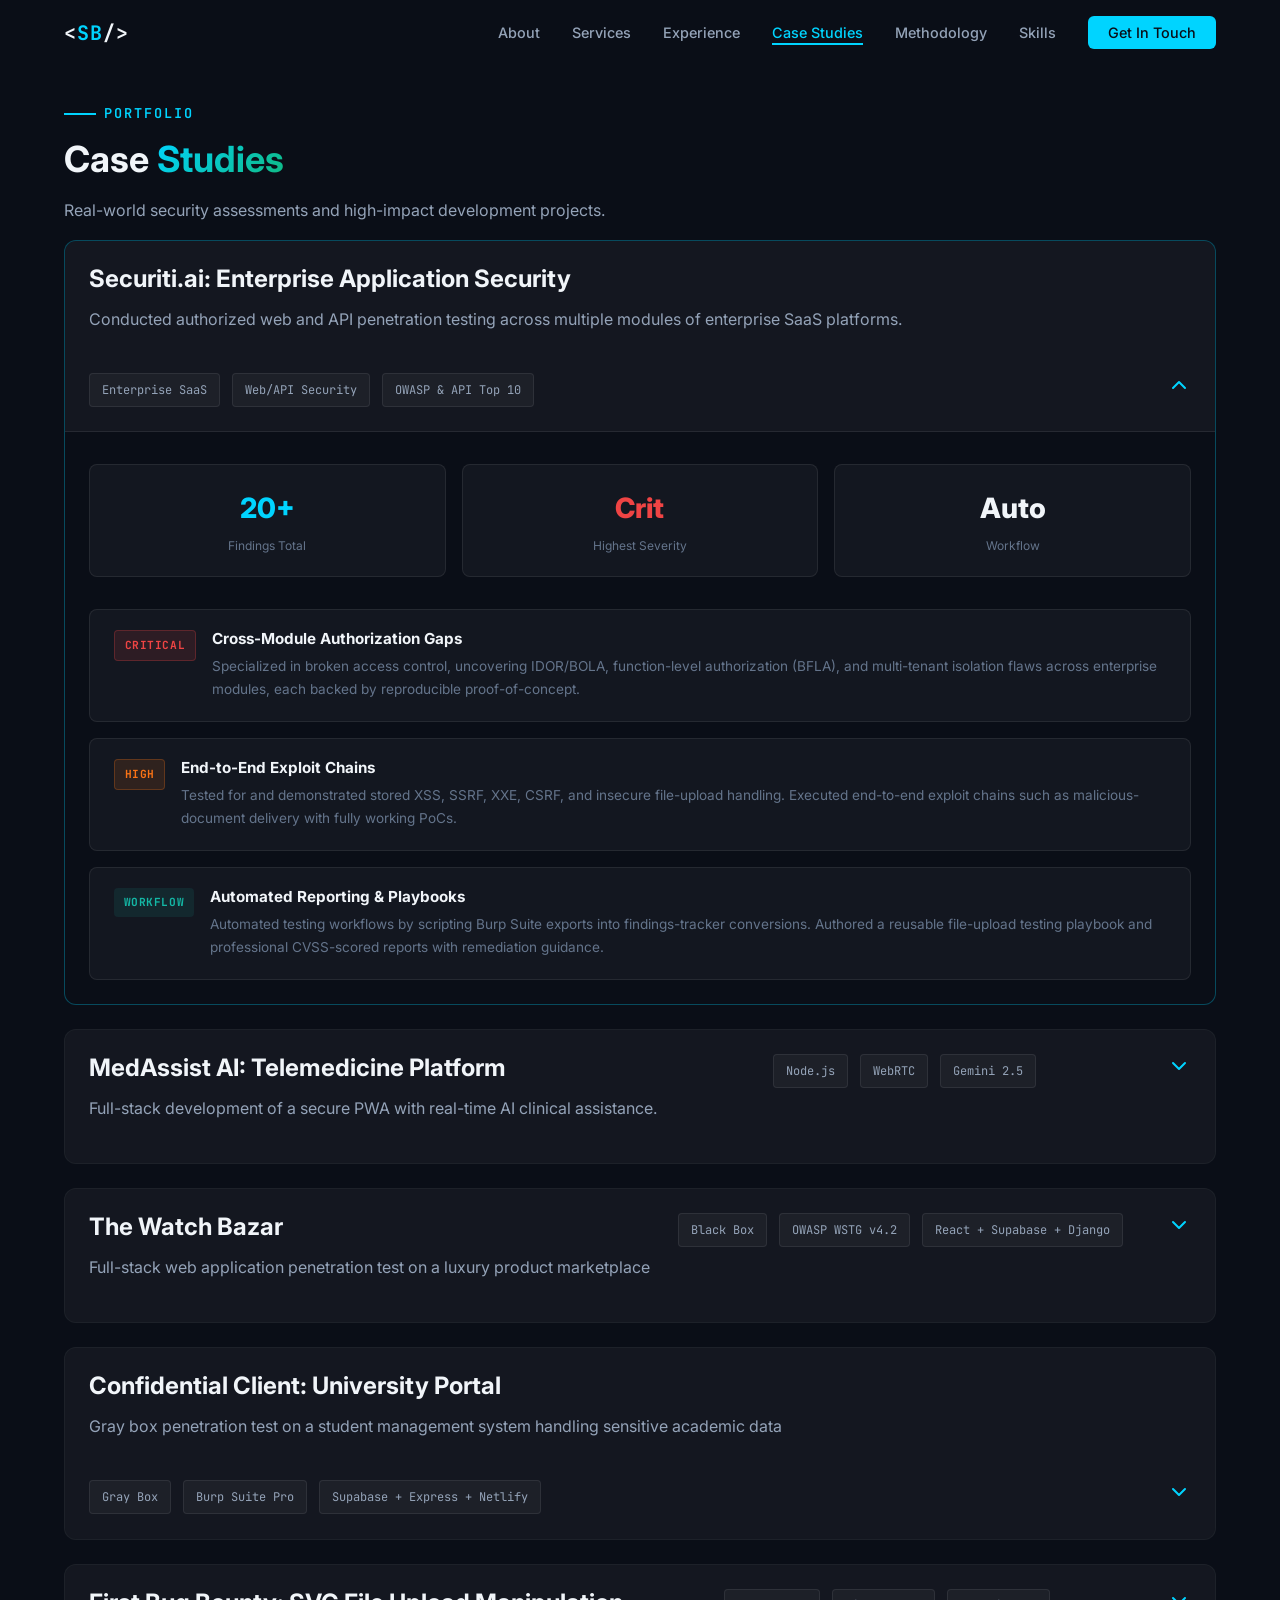
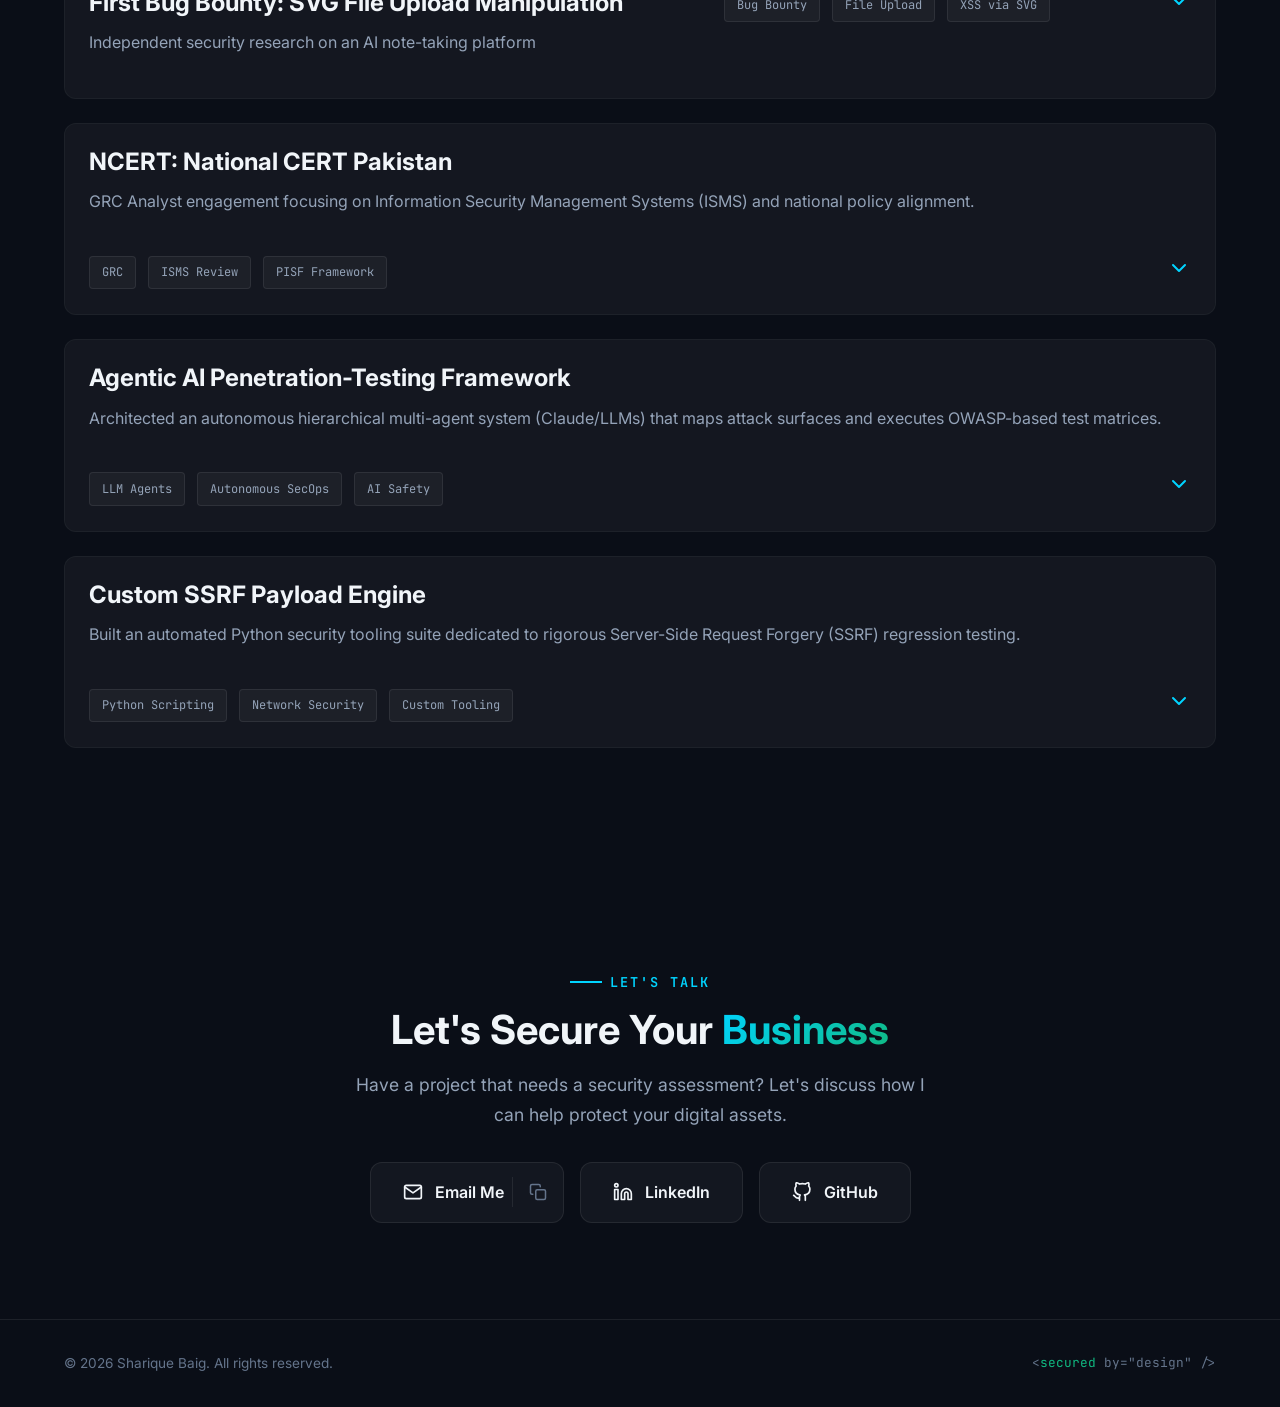
==== commit 6112d4e8: "fixed the structure" ====
--- a/projects.html
+++ b/projects.html
@@ -6,7 +6,7 @@
   <meta name="viewport" content="width=device-width, initial-scale=1.0">
   <title>Sharique Baig | Cybersecurity Consultant & Penetration Tester</title>
   <meta name="description"
-    content="Sharique Baig — Cybersecurity Consultant & Penetration Tester. Securing digital assets through offensive security testing, vulnerability assessment, and security consulting.">
+    content="Sharique Baig, Cybersecurity Consultant & Penetration Tester. Securing digital assets through offensive security testing, vulnerability assessment, and security consulting.">
   <meta name="keywords"
     content="cybersecurity, penetration testing, vulnerability assessment, security consultant, ethical hacking">
 
@@ -20,9 +20,11 @@
   <!-- Stylesheet -->
   <link rel="stylesheet" href="css/style.css">
 
-  <!-- Favicon (shield emoji) -->
-  <link rel="icon"
-    href="data:image/svg+xml,<svg xmlns='http://www.w3.org/2000/svg' viewBox='0 0 100 100'><text y='.9em' font-size='90'>🛡️</text></svg>">
+  <!-- Favicon -->
+  <link rel="apple-touch-icon" sizes="180x180" href="favicon_io/apple-touch-icon.png">
+  <link rel="icon" type="image/png" sizes="32x32" href="favicon_io/favicon-32x32.png">
+  <link rel="icon" type="image/png" sizes="16x16" href="favicon_io/favicon-16x16.png">
+  <link rel="manifest" href="favicon_io/site.webmanifest">
 </head>
 
 <body>
@@ -70,7 +72,7 @@
       <div class="case-panel active" id="case1">
         <div class="case-header accordion-toggle">
           <div>
-            <h3>Securiti.ai — Enterprise Application Security</h3>
+            <h3>Securiti.ai: Enterprise Application Security</h3>
             <p>Conducted authorized web and API penetration testing across multiple modules of enterprise SaaS platforms.</p>
           </div>
           <div class="case-meta">
@@ -126,7 +128,7 @@
       <div class="case-panel" id="case2">
         <div class="case-header accordion-toggle">
           <div>
-            <h3>MedAssist AI — Telemedicine Platform</h3>
+            <h3>MedAssist AI: Telemedicine Platform</h3>
             <p>Full-stack development of a secure PWA with real-time AI clinical assistance.</p>
           </div>
           <div class="case-meta">
@@ -218,7 +220,7 @@
             <div class="finding-text">
               <h4>Database Exposure via Misconfigured Row Level Security</h4>
               <p>Extracted hardcoded API key from client-side JavaScript. Dumped full database schema (28 tables) and
-                exfiltrated product, store, and internal data directly via PostgREST API — bypassing the application
+                exfiltrated product, store, and internal data directly via PostgREST API, bypassing the application
                 entirely. CVSS 9.1.</p>
             </div>
           </div>
@@ -262,7 +264,7 @@
       <div class="case-panel" id="case4">
         <div class="case-header accordion-toggle">
           <div>
-            <h3>Confidential Client — University Portal</h3>
+            <h3>Confidential Client: University Portal</h3>
             <p>Gray box penetration test on a student management system handling sensitive academic data</p>
           </div>
           <div class="case-meta">
@@ -296,7 +298,7 @@
           <div class="finding-item">
             <span class="severity-badge severity-critical">Critical</span>
             <div class="finding-text">
-              <h4>SQL Injection — Authentication Bypass</h4>
+              <h4>SQL Injection: Authentication Bypass</h4>
               <p>Login endpoint directly concatenated user input into SQL query. Confirmed via syntax error triggering
                 and comment injection. Enables full authentication bypass and database extraction.</p>
             </div>
@@ -304,7 +306,7 @@
           <div class="finding-item">
             <span class="severity-badge severity-critical">Critical</span>
             <div class="finding-text">
-              <h4>2FA Bypass — Client-Side Email Manipulation</h4>
+              <h4>2FA Bypass: Client-Side Email Manipulation</h4>
               <p>Two-factor authentication OTP sent to email address from client request body instead of server session.
                 Attacker can redirect OTP to their own email for full account takeover.</p>
             </div>
@@ -314,7 +316,7 @@
             <div class="finding-text">
               <h4>2FA Completely Non-Functional</h4>
               <p>Session upgraded to "fully authenticated" immediately after first-factor login. Any arbitrary code
-                accepted. Direct URL navigation bypasses 2FA entirely — zero security value.</p>
+                accepted. Direct URL navigation bypasses 2FA entirely, providing zero security value.</p>
             </div>
           </div>
           <div class="finding-item">
@@ -357,7 +359,7 @@
       <div class="case-panel" id="case5">
         <div class="case-header accordion-toggle">
           <div>
-            <h3>First Bug Bounty — SVG File Upload Manipulation</h3>
+            <h3>First Bug Bounty: SVG File Upload Manipulation</h3>
             <p>Independent security research on an AI note-taking platform</p>
           </div>
           <div class="case-meta">
@@ -389,7 +391,7 @@
             <div class="finding-text">
               <h4>Unsanitized SVG File Upload in Avatar Feature</h4>
               <p>Discovered that the platform's avatar upload accepted SVG files without sanitizing their contents. SVG
-                files can embed JavaScript and HTML — enabling potential Stored XSS. While the impact was limited in
+                files can embed JavaScript and HTML, enabling potential Stored XSS. While the impact was limited in
                 this case (avatars weren't publicly displayed to other users), the lack of server-side validation
                 represented a significant security gap. The vulnerability was subsequently patched by the vendor.</p>
             </div>
@@ -402,7 +404,7 @@
       <div class="case-panel" id="case6">
         <div class="case-header accordion-toggle">
           <div>
-            <h3>NCERT — National CERT Pakistan</h3>
+            <h3>NCERT: National CERT Pakistan</h3>
             <p>GRC Analyst engagement focusing on Information Security Management Systems (ISMS) and national policy alignment.</p>
           </div>
           <div class="case-meta">
--- a/css/style.css
+++ b/css/style.css
@@ -613,7 +613,13 @@
   align-items: center;
   justify-content: center;
   margin-bottom: 1.25rem;
-  font-size: 1.5rem;
+  color: var(--accent-cyan);
+}
+
+.service-icon svg {
+  width: 24px;
+  height: 24px;
+  stroke-width: 2;
 }
 
 .service-card h3 {
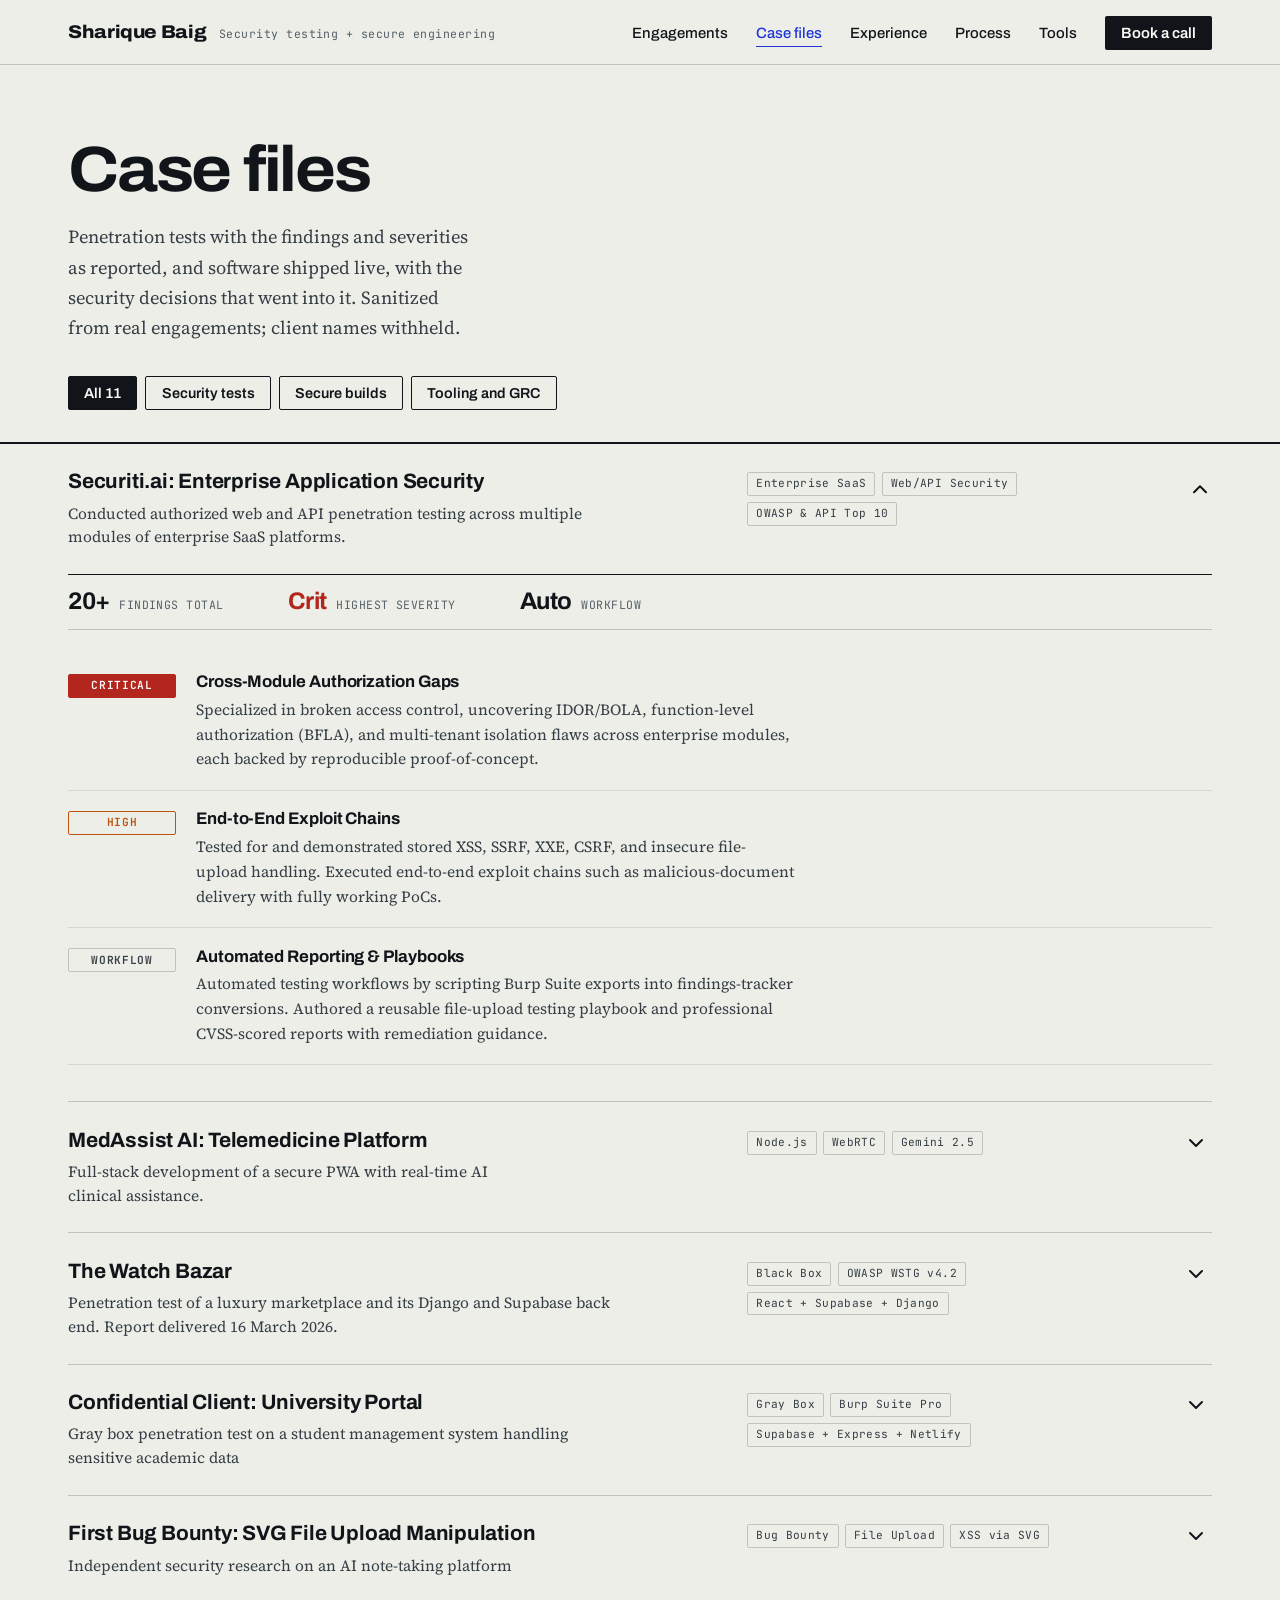
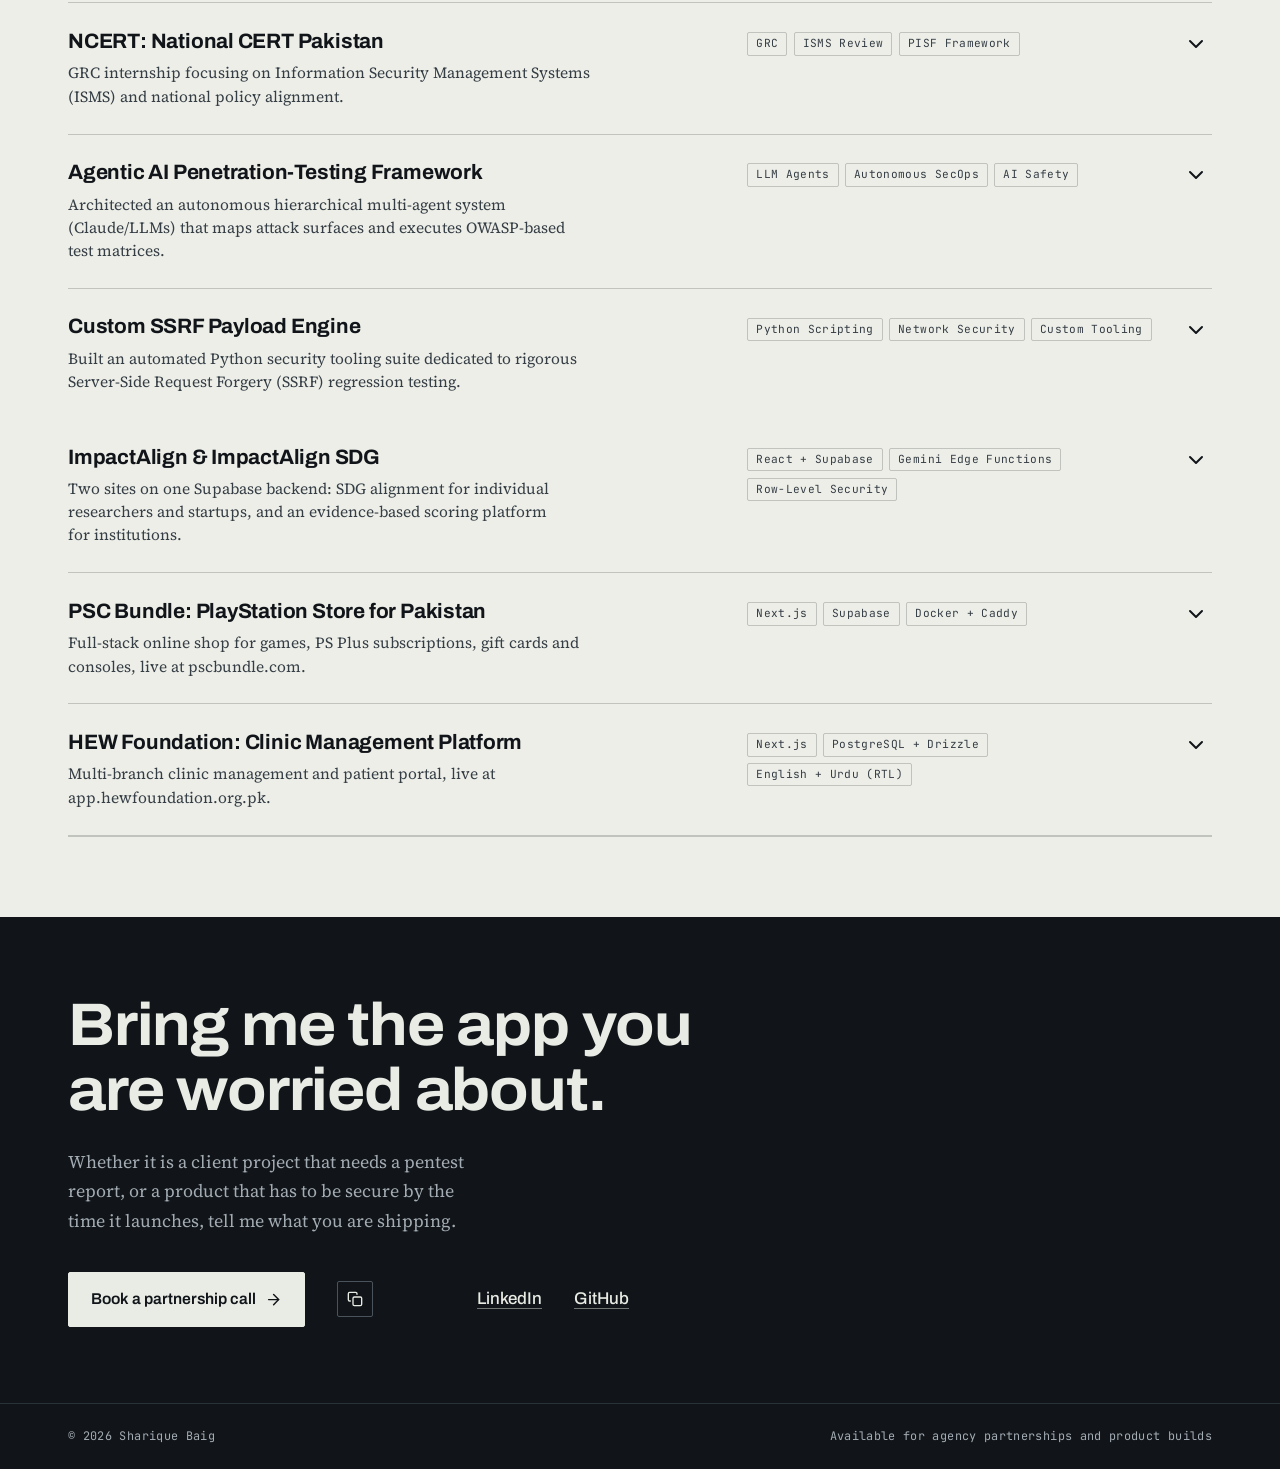
==== commit c1915e32: "Redesign portfolio as a findings report, with a dedicated phone layout Replace the dark cyan termina" ====
--- a/projects.html
+++ b/projects.html
@@ -3,73 +3,65 @@
 
 <head>
   <meta charset="UTF-8">
-  <meta name="viewport" content="width=device-width, initial-scale=1.0">
-  <title>Sharique Baig | Cybersecurity Consultant & Penetration Tester</title>
-  <meta name="description"
-    content="Sharique Baig, Cybersecurity Consultant & Penetration Tester. Securing digital assets through offensive security testing, vulnerability assessment, and security consulting.">
+  <meta name="viewport" content="width=device-width, initial-scale=1, viewport-fit=cover">
+  <title>Case files | Sharique Baig</title>
+  <meta name="description" content="Sanitized case files: penetration tests with real findings and severities, and secure software shipped live. By Sharique Baig.">
   <meta name="keywords"
-    content="cybersecurity, penetration testing, vulnerability assessment, security consultant, ethical hacking">
-
-  <!-- Fonts -->
+    content="penetration testing, white-label pentest, application security, secure software development, DevSecOps, Supabase RLS, Next.js, GRC">
+
   <link rel="preconnect" href="https://fonts.googleapis.com">
   <link rel="preconnect" href="https://fonts.gstatic.com" crossorigin>
   <link
-    href="https://fonts.googleapis.com/css2?family=Inter:wght@400;500;600;700;800&family=JetBrains+Mono:wght@400;500;600;700&display=swap"
+    href="https://fonts.googleapis.com/css2?family=Archivo:wdth,wght@62..125,400..800&family=JetBrains+Mono:wght@400;500;600&family=Source+Serif+4:opsz,wght@8..60,400..600&display=swap"
     rel="stylesheet">
 
-  <!-- Stylesheet -->
   <link rel="stylesheet" href="css/style.css">
 
-  <!-- Favicon -->
   <link rel="apple-touch-icon" sizes="180x180" href="favicon_io/apple-touch-icon.png">
   <link rel="icon" type="image/png" sizes="32x32" href="favicon_io/favicon-32x32.png">
   <link rel="icon" type="image/png" sizes="16x16" href="favicon_io/favicon-16x16.png">
   <link rel="manifest" href="favicon_io/site.webmanifest">
+  <script>document.documentElement.classList.add('js')</script>
 </head>
 
 <body>
-
-  <!-- ╔══════════════════════════════════════╗ -->
-  <!-- ║           NAVIGATION                 ║ -->
-  <!-- ╚══════════════════════════════════════╝ -->
-  <nav class="navbar" id="navbar">
+  <a class="skip" href="#main">Skip to content</a>
+
+  <header class="site-header" id="navbar">
     <div class="container">
-      <a href="#" class="nav-logo">&lt;<span>SB</span>/&gt;</a>
+      <a href="index.html" class="brand"><b>Sharique Baig</b><span>Security testing + secure engineering</span></a>
+
+      <button class="nav-toggle" id="navToggle" aria-expanded="false" aria-controls="navLinks">Menu</button>
 
       <ul class="nav-links" id="navLinks">
-        <li><a href="index.html#about">About</a></li>
-        <li><a href="index.html#services">Services</a></li>
+        <li><a href="index.html#engagements">Engagements</a></li>
+        <li><a href="projects.html" class="active">Case files</a></li>
         <li><a href="index.html#experience">Experience</a></li>
-        <li><a href="#casestudies">Case Studies</a></li>
-        <li><a href="index.html#methodology">Methodology</a></li>
-        <li><a href="index.html#skills">Skills</a></li>
-        <li><a href="#contact" class="nav-cta">Get In Touch</a></li>
+        <li><a href="index.html#process">Process</a></li>
+        <li><a href="index.html#toolbox">Tools</a></li>
+        <li><a href="https://calendly.com/shariquebaig/new-meeting" target="_blank" rel="noopener" class="nav-cta">Book a call</a></li>
       </ul>
-
-      <button class="nav-toggle" id="navToggle" aria-label="Toggle navigation">
-        <span></span>
-        <span></span>
-        <span></span>
-      </button>
     </div>
-  </nav>
-
-
-  <!-- ╔══════════════════════════════════════╗ -->
-  <!-- ║       CASE STUDIES SECTION           ║ -->
-  <!-- ╚══════════════════════════════════════╝ -->
-  <section id="casestudies">
+  </header>
+
+  <main id="main">
+  <section class="page-head">
     <div class="container">
-      <div class="reveal">
-        <span class="section-label">Portfolio</span>
-        <h2>Case <span class="gradient-text">Studies</span></h2>
-        <p>Real-world security assessments and high-impact development projects.</p>
-      </div>
-
-      
-
-      <!-- Case Study 1: Enterprise Pentesting -->
-      <div class="case-panel active" id="case1">
+      <h1>Case files</h1>
+      <p>Penetration tests with the findings and severities as reported, and software shipped live, with the security decisions that went into it. Sanitized from real engagements; client names withheld.</p>
+      <div class="filters" role="group" aria-label="Filter case files">
+        <button class="filter" data-kind="all" aria-pressed="true">All 11</button>
+        <button class="filter" data-kind="test" aria-pressed="false">Security tests</button>
+        <button class="filter" data-kind="build" aria-pressed="false">Secure builds</button>
+        <button class="filter" data-kind="tool" aria-pressed="false">Tooling and GRC</button>
+      </div>
+    </div>
+  </section>
+
+  <section id="casestudies" aria-labelledby="cases-h">
+    <div class="container">
+      <h2 class="sr-only" id="cases-h">All case files</h2>
+      <div class="case-panel active" id="case1" data-kind="test">
         <div class="case-header accordion-toggle">
           <div>
             <h3>Securiti.ai: Enterprise Application Security</h3>
@@ -93,7 +85,7 @@
             <div class="case-stat-label">Highest Severity</div>
           </div>
           <div class="case-stat">
-            <div class="case-stat-num" style="color: var(--accent-blue)">Auto</div>
+            <div class="case-stat-num">Auto</div>
             <div class="case-stat-label">Workflow</div>
           </div>
         </div>
@@ -114,7 +106,7 @@
             </div>
           </div>
           <div class="finding-item">
-            <span class="severity-badge" style="background: rgba(20, 184, 166, 0.1); color: rgb(20, 184, 166); border-color: rgba(20, 184, 166, 0.25);">Workflow</span>
+            <span class="severity-badge tag">Workflow</span>
             <div class="finding-text">
               <h4>Automated Reporting & Playbooks</h4>
               <p>Automated testing workflows by scripting Burp Suite exports into findings-tracker conversions. Authored a reusable file-upload testing playbook and professional CVSS-scored reports with remediation guidance.</p>
@@ -125,7 +117,7 @@
       </div>
 
       <!-- Case Study 2: MedAssist AI Platform -->
-      <div class="case-panel" id="case2">
+      <div class="case-panel" id="case2" data-kind="build">
         <div class="case-header accordion-toggle">
           <div>
             <h3>MedAssist AI: Telemedicine Platform</h3>
@@ -145,7 +137,7 @@
             <div class="case-stat-label">PWA Built</div>
           </div>
           <div class="case-stat">
-            <div class="case-stat-num" style="color: var(--accent-blue)">Live</div>
+            <div class="case-stat-num">Live</div>
             <div class="case-stat-label">AI Triage</div>
           </div>
           <div class="case-stat">
@@ -156,21 +148,21 @@
 
         <div class="findings-list">
           <div class="finding-item">
-            <span class="severity-badge severity-low" style="background: var(--accent-emerald-dim); color: var(--accent-emerald); border-color: rgba(16,185,129,0.25);">Feature</span>
+            <span class="severity-badge tag">Feature</span>
             <div class="finding-text">
               <h4>Real-Time AI Clinical Copilot</h4>
               <p>Integrated Gemini 2.5 Flash-Lite for AI-driven symptom triage and built a live copilot that provides differential diagnosis hints during real-time consultations.</p>
             </div>
           </div>
           <div class="finding-item">
-            <span class="severity-badge severity-low" style="background: var(--accent-emerald-dim); color: var(--accent-emerald); border-color: rgba(16,185,129,0.25);">Feature</span>
+            <span class="severity-badge tag">Feature</span>
             <div class="finding-text">
               <h4>Secure WebRTC Video & Audio</h4>
               <p>Engineered low-latency, secure video calling with Socket.io, including real-time speech-to-text transcription for automated doctor notes.</p>
             </div>
           </div>
           <div class="finding-item">
-            <span class="severity-badge severity-low" style="background: var(--accent-emerald-dim); color: var(--accent-emerald); border-color: rgba(16,185,129,0.25);">Architecture</span>
+            <span class="severity-badge tag">Architecture</span>
             <div class="finding-text">
               <h4>Dockerized Microservices</h4>
               <p>Deployed the entire infrastructure using Docker containers, ensuring scalable production environments and offline-first mobile performance.</p>
@@ -181,87 +173,103 @@
       </div>
 
       <!-- Case Study 3: Luxury E-Commerce -->
-      <div class="case-panel" id="case3">
+      <div class="case-panel" id="case3" data-kind="test">
         <div class="case-header accordion-toggle">
           <div>
             <h3>The Watch Bazar</h3>
-            <p>Full-stack web application penetration test on a luxury product marketplace</p>
+            <p>Penetration test of a luxury marketplace and its Django and Supabase back end. Report delivered 16 March 2026.</p>
           </div>
           <div class="case-meta">
             <span class="case-meta-tag">Black Box</span>
             <span class="case-meta-tag">OWASP WSTG v4.2</span>
             <span class="case-meta-tag">React + Supabase + Django</span>
           </div>
-                  <div class="accordion-icon"><svg width="24" height="24" viewBox="0 0 24 24" fill="none" stroke="currentColor" stroke-width="2" stroke-linecap="round" stroke-linejoin="round"><polyline points="6 9 12 15 18 9"></polyline></svg></div>
-        </div>
-        <div class="case-content">
-        <div class="case-stats">
-          <div class="case-stat">
-            <div class="case-stat-num">5</div>
-            <div class="case-stat-label">Findings Total</div>
-          </div>
-          <div class="case-stat">
-            <div class="case-stat-num" style="color: var(--severity-critical)">1</div>
-            <div class="case-stat-label">Critical</div>
-          </div>
-          <div class="case-stat">
-            <div class="case-stat-num" style="color: var(--severity-high)">2</div>
-            <div class="case-stat-label">High</div>
-          </div>
-          <div class="case-stat">
-            <div class="case-stat-num" style="color: var(--severity-medium)">2</div>
-            <div class="case-stat-label">Medium</div>
-          </div>
-        </div>
-
-        <div class="findings-list">
+          <div class="accordion-icon"><svg width="24" height="24" viewBox="0 0 24 24" fill="none" stroke="currentColor" stroke-width="2" stroke-linecap="round" stroke-linejoin="round"><polyline points="6 9 12 15 18 9"></polyline></svg></div>
+        </div>
+        <div class="case-content">
+          <div class="case-stats">
+            <div class="case-stat"><div class="case-stat-num">16</div><div class="case-stat-label">Findings Total</div></div>
+            <div class="case-stat"><div class="case-stat-num" style="color: var(--severity-critical)">1</div><div class="case-stat-label">Critical</div></div>
+            <div class="case-stat"><div class="case-stat-num" style="color: var(--severity-high)">6</div><div class="case-stat-label">High</div></div>
+            <div class="case-stat"><div class="case-stat-num" style="color: var(--severity-medium)">3</div><div class="case-stat-label">Medium</div></div>
+            <div class="case-stat"><div class="case-stat-num">6</div><div class="case-stat-label">Low / Info</div></div>
+          </div>
+          <div class="findings-list">
           <div class="finding-item">
             <span class="severity-badge severity-critical">Critical</span>
             <div class="finding-text">
-              <h4>Database Exposure via Misconfigured Row Level Security</h4>
-              <p>Extracted hardcoded API key from client-side JavaScript. Dumped full database schema (28 tables) and
-                exfiltrated product, store, and internal data directly via PostgREST API, bypassing the application
-                entirely. CVSS 9.1.</p>
+              <h4>WB-01 · Hardcoded Supabase credentials in the client bundle</h4>
+              <p>The production Supabase URL and <code>anon</code> key sit inside the Vite JavaScript bundle. With the key, anyone can query the PostgreSQL REST endpoints directly and bypass the Django backend. <strong>Fix:</strong> move database access server-side, or enforce strict Row Level Security on every table.</p>
             </div>
           </div>
           <div class="finding-item">
             <span class="severity-badge severity-high">High</span>
             <div class="finding-text">
-              <h4>Insecure Direct Object Reference (IDOR)</h4>
-              <p>Order tracking endpoint required no authentication. Sequential order numbers allowed enumeration of all
-                customer orders and sensitive delivery information.</p>
+              <h4>WB-13 · No row-level security on SELECT for several tables</h4>
+              <p>Unauthenticated users could dump tables such as <code>brands</code> through the REST API, and storage assets still pointed at an older staging project. <strong>Fix:</strong> enable RLS on all tables and migrate assets to the production project.</p>
             </div>
           </div>
           <div class="finding-item">
             <span class="severity-badge severity-high">High</span>
             <div class="finding-text">
-              <h4>Role Escalation via Auth Sync</h4>
-              <p>Authentication synchronization endpoint accepted role parameters from client requests, enabling
-                potential escalation from customer to admin privileges.</p>
+              <h4>WB-15 · IDOR exposing seller financial data</h4>
+              <p>The Product API returned commissions and net profit (<code>pricing_breakdown</code>) to any authenticated seller, whoever owned the listing. <strong>Fix:</strong> a serializer that includes the field only for the listing owner.</p>
+            </div>
+          </div>
+          <div class="finding-item">
+            <span class="severity-badge severity-high">High</span>
+            <div class="finding-text">
+              <h4>WB-10 · Broken account creation (authentication DoS)</h4>
+              <p>When the confirmation email failed, the backend rolled back the new account, which blocked every new sign-up. <strong>Fix:</strong> repair the email provider config and handle the failure without deleting the account.</p>
+            </div>
+          </div>
+          <div class="finding-item">
+            <span class="severity-badge severity-high">High</span>
+            <div class="finding-text">
+              <h4>WB-04 · Client-side rate limiting, trivially bypassed</h4>
+              <p>Login throttling lived in <code>localStorage</code>; removing one key reset it. <strong>Fix:</strong> server-side rate limiting on the Django backend.</p>
+            </div>
+          </div>
+          <div class="finding-item">
+            <span class="severity-badge severity-high">High</span>
+            <div class="finding-text">
+              <h4>WB-02 and WB-05 · API route map and admin endpoints disclosed</h4>
+              <p>The JavaScript bundle listed every <code>/api/v1/</code> route, the full role hierarchy and the admin endpoints, handing an attacker the map for IDOR and privilege-escalation testing. <strong>Fix:</strong> code-split admin routes and enforce server-side authorization on all of them.</p>
             </div>
           </div>
           <div class="finding-item">
             <span class="severity-badge severity-medium">Medium</span>
             <div class="finding-text">
-              <h4>Exposed Admin Endpoints & API Documentation</h4>
-              <p>Django admin panel, Swagger docs, and API schema publicly accessible. robots.txt disclosed 12+
-                sensitive internal paths.</p>
+              <h4>WB-14 · IDOR on order tracking</h4>
+              <p>Any authenticated seller could view the status and store ownership of any order by changing the order number. <strong>Fix:</strong> check that the requester owns the order or its store.</p>
             </div>
           </div>
           <div class="finding-item">
             <span class="severity-badge severity-medium">Medium</span>
             <div class="finding-text">
-              <h4>Weak Content Security Policy</h4>
-              <p>CSP implemented via meta tag instead of HTTP header. Missing critical directives and unsafe-inline
-                allowing potential XSS exploitation.</p>
-            </div>
-          </div>
-        </div>
-        </div>
-      </div>
-
-      <!-- Case Study 4: University Portal -->
-      <div class="case-panel" id="case4">
+              <h4>WB-11 · Weak idempotency on checkout</h4>
+              <p>Replaying a request was rejected, but changing one character of the <code>Idempotency-Key</code> created a duplicate order, because the payload was never hashed. <strong>Fix:</strong> store a hash of the canonical request body alongside the key.</p>
+            </div>
+          </div>
+          <div class="finding-item">
+            <span class="severity-badge severity-medium">Medium</span>
+            <div class="finding-text">
+              <h4>WB-06 · Session token storage key disclosed</h4>
+              <p>The <code>localStorage</code> key holding auth tokens was visible in client code, making token theft simple if XSS is found. <strong>Fix:</strong> HttpOnly cookies.</p>
+            </div>
+          </div>
+          <div class="finding-item">
+            <span class="severity-badge severity-low">Low / Info</span>
+            <div class="finding-text">
+              <h4>Six lower-severity and positive observations</h4>
+              <p>Public DRF browsable login (WB-12), client fingerprint header (WB-07), file-type validation gap on uploads (WB-16) and ghost 200 responses (WB-09). Also recorded as good practice: the OAuth flow had moved to PKCE (WB-03, fixed) and <code>robots.txt</code> was hardened (WB-08).</p>
+            </div>
+          </div>
+          </div>
+        </div>
+      </div>
+
+      <div class="case-panel" id="case4" data-kind="test">
         <div class="case-header accordion-toggle">
           <div>
             <h3>Confidential Client: University Portal</h3>
@@ -298,9 +306,8 @@
           <div class="finding-item">
             <span class="severity-badge severity-critical">Critical</span>
             <div class="finding-text">
-              <h4>SQL Injection: Authentication Bypass</h4>
-              <p>Login endpoint directly concatenated user input into SQL query. Confirmed via syntax error triggering
-                and comment injection. Enables full authentication bypass and database extraction.</p>
+              <h4>SQL Injection in the Login Endpoint</h4>
+              <p>The login endpoint concatenates the ID parameter into a SQL query. A single quote breaks the query and a trailing comment restores it, confirming injection. A WAF blocked automated extraction, but the unparameterized query is still the root cause. <strong>Fix:</strong> prepared statements and numeric-only ID validation.</p>
             </div>
           </div>
           <div class="finding-item">
@@ -356,7 +363,7 @@
       </div>
 
       <!-- Case Study 5: Bug Bounty -->
-      <div class="case-panel" id="case5">
+      <div class="case-panel" id="case5" data-kind="test">
         <div class="case-header accordion-toggle">
           <div>
             <h3>First Bug Bounty: SVG File Upload Manipulation</h3>
@@ -380,7 +387,7 @@
             <div class="case-stat-label">Severity</div>
           </div>
           <div class="case-stat">
-            <div class="case-stat-num" style="color: var(--accent-emerald)">✓</div>
+            <div class="case-stat-num">✓</div>
             <div class="case-stat-label">Fixed by Vendor</div>
           </div>
         </div>
@@ -401,11 +408,11 @@
       </div>
 
       <!-- Case Study 6: NCERT -->
-      <div class="case-panel" id="case6">
+      <div class="case-panel" id="case6" data-kind="tool">
         <div class="case-header accordion-toggle">
           <div>
             <h3>NCERT: National CERT Pakistan</h3>
-            <p>GRC Analyst engagement focusing on Information Security Management Systems (ISMS) and national policy alignment.</p>
+            <p>GRC internship focusing on Information Security Management Systems (ISMS) and national policy alignment.</p>
           </div>
           <div class="case-meta">
             <span class="case-meta-tag">GRC</span>
@@ -421,25 +428,25 @@
             <div class="case-stat-label">Impact Scale</div>
           </div>
           <div class="case-stat">
-            <div class="case-stat-num" style="color: var(--accent-emerald)">100%</div>
+            <div class="case-stat-num">100%</div>
             <div class="case-stat-label">Compliance Alignment</div>
           </div>
           <div class="case-stat">
-            <div class="case-stat-num" style="color: var(--accent-blue)">ISMS</div>
+            <div class="case-stat-num">ISMS</div>
             <div class="case-stat-label">Core Focus</div>
           </div>
         </div>
 
         <div class="findings-list">
           <div class="finding-item">
-            <span class="severity-badge severity-high" style="background: var(--accent-blue-dim); color: var(--accent-blue); border-color: rgba(59,130,246,0.25);">Policy</span>
+            <span class="severity-badge tag">Policy</span>
             <div class="finding-text">
               <h4>National Policy Alignment via PISF</h4>
               <p>Aligned national cybersecurity policies with enterprise risk standards by utilizing the Pakistan Information Security Framework (PISF), ensuring robust regulatory compliance across critical infrastructure.</p>
             </div>
           </div>
           <div class="finding-item">
-            <span class="severity-badge severity-medium" style="background: var(--accent-blue-dim); color: var(--accent-blue); border-color: rgba(59,130,246,0.25);">Audit</span>
+            <span class="severity-badge tag">Audit</span>
             <div class="finding-text">
               <h4>Comprehensive ISMS Reviews</h4>
               <p>Drove Governance, Risk, and Compliance (GRC) initiatives by conducting thorough reviews of Information Security Management Systems, identifying procedural gaps and recommending actionable improvements.</p>
@@ -450,7 +457,7 @@
       </div>
 
       <!-- Case Study 7: Agentic AI Pentester -->
-      <div class="case-panel" id="case7">
+      <div class="case-panel" id="case7" data-kind="tool">
         <div class="case-header accordion-toggle">
           <div>
             <h3>Agentic AI Penetration-Testing Framework</h3>
@@ -470,32 +477,32 @@
             <div class="case-stat-label">System Type</div>
           </div>
           <div class="case-stat">
-            <div class="case-stat-num" style="color: rgba(168, 85, 247, 1);">100%</div>
+            <div class="case-stat-num">100%</div>
             <div class="case-stat-label">Methodology Fit</div>
           </div>
           <div class="case-stat">
-            <div class="case-stat-num" style="color: var(--accent-emerald)">HITL</div>
+            <div class="case-stat-num">HITL</div>
             <div class="case-stat-label">Guardrails</div>
           </div>
         </div>
 
         <div class="findings-list">
           <div class="finding-item">
-            <span class="severity-badge" style="background: rgba(168, 85, 247, 0.1); color: rgb(168, 85, 247); border-color: rgba(168, 85, 247, 0.25);">Architecture</span>
+            <span class="severity-badge tag">Architecture</span>
             <div class="finding-text">
               <h4>Hierarchical Multi-Agent Orchestration</h4>
               <p>Designed an orchestrator that routes tasks to specialized sub-agents to perform cross-module attack-chain reasoning. This surfaced complex authorization flaws that single-scope automated scanning tools consistently missed.</p>
             </div>
           </div>
           <div class="finding-item">
-            <span class="severity-badge" style="background: rgba(168, 85, 247, 0.1); color: rgb(168, 85, 247); border-color: rgba(168, 85, 247, 0.25);">Memory</span>
+            <span class="severity-badge tag">Memory</span>
             <div class="finding-text">
               <h4>Self-Improving Knowledge Base</h4>
               <p>Engineered a persistent memory module featuring per-endpoint and data-model changelogs, ensuring the AI agents accumulate context and systematically improve attack coverage across sequential runs.</p>
             </div>
           </div>
           <div class="finding-item">
-            <span class="severity-badge severity-medium" style="background: var(--accent-emerald-dim); color: var(--accent-emerald); border-color: rgba(16,185,129,0.25);">Safety</span>
+            <span class="severity-badge tag">Safety</span>
             <div class="finding-text">
               <h4>Strict Autonomous Guardrails</h4>
               <p>Built comprehensive safety controls into the pipeline, including tiered permission levels, mandatory Human-in-the-Loop (HITL) approvals for destructive actions, and automated pre-execution verification hooks.</p>
@@ -506,7 +513,7 @@
       </div>
 
       <!-- Case Study 8: SSRF Automation Tooling -->
-      <div class="case-panel" id="case8">
+      <div class="case-panel" id="case8" data-kind="tool">
         <div class="case-header accordion-toggle">
           <div>
             <h3>Custom SSRF Payload Engine</h3>
@@ -530,21 +537,21 @@
             <div class="case-stat-label">Evasion Classes</div>
           </div>
           <div class="case-stat">
-            <div class="case-stat-num" style="color: var(--accent-emerald)">Live</div>
+            <div class="case-stat-num">Live</div>
             <div class="case-stat-label">Dashboard</div>
           </div>
         </div>
 
         <div class="findings-list">
           <div class="finding-item">
-            <span class="severity-badge" style="background: rgba(20, 184, 166, 0.1); color: rgb(20, 184, 166); border-color: rgba(20, 184, 166, 0.25);">Tooling</span>
+            <span class="severity-badge tag">Tooling</span>
             <div class="finding-text">
               <h4>Comprehensive Evasion Capability</h4>
               <p>Engineered a dynamic payload generation engine capable of 70+ specific bypass techniques across 12 distinct evasion classes, including DNS rebinding, cloud-metadata exfiltration, and protocol confusion attacks.</p>
             </div>
           </div>
           <div class="finding-item">
-            <span class="severity-badge" style="background: rgba(20, 184, 166, 0.1); color: rgb(20, 184, 166); border-color: rgba(20, 184, 166, 0.25);">Workflow</span>
+            <span class="severity-badge tag">Workflow</span>
             <div class="finding-text">
               <h4>Live Results & Tracking Dashboard</h4>
               <p>Coupled the payload engine with a live results dashboard for immediate feedback during network exposure tests, significantly streamlining the security assessment process and minimizing false positives.</p>
@@ -552,77 +559,211 @@
           </div>
         </div>
       </div>
+
+      <div class="case-panel" id="case9" data-kind="build">
+        <div class="case-header accordion-toggle">
+          <div>
+            <h3>ImpactAlign &amp; ImpactAlign SDG</h3>
+            <p>Two sites on one Supabase backend: SDG alignment for individual researchers and startups, and an evidence-based scoring platform for institutions.</p>
+          </div>
+          <div class="case-meta">
+            <span class="case-meta-tag">React + Supabase</span>
+            <span class="case-meta-tag">Gemini Edge Functions</span>
+            <span class="case-meta-tag">Row-Level Security</span>
+          </div>
+          <div class="accordion-icon"><svg width="24" height="24" viewBox="0 0 24 24" fill="none" stroke="currentColor" stroke-width="2" stroke-linecap="round" stroke-linejoin="round"><polyline points="6 9 12 15 18 9"></polyline></svg></div>
+        </div>
+        <div class="case-content">
+        <div class="case-stats">
+          <div class="case-stat">
+            <div class="case-stat-num">2</div>
+            <div class="case-stat-label">Sites, One Backend</div>
+          </div>
+          <div class="case-stat">
+            <div class="case-stat-num">RLS</div>
+            <div class="case-stat-label">Data Isolation</div>
+          </div>
+          <div class="case-stat">
+            <div class="case-stat-num">AI</div>
+            <div class="case-stat-label">SDG Mapping</div>
+          </div>
+        </div>
+
+        <div class="findings-list">
+          <div class="finding-item">
+            <span class="severity-badge tag">Product</span>
+            <div class="finding-text">
+              <h4>Individual submissions with verifiable certificates</h4>
+              <p>ImpactAlign SDG lets researchers, students and startups submit a manuscript, thesis, proposal, project or startup, get AI mapping to SDGs, targets and indicators, and receive a certificate with a QR code and public DOI lookup.</p>
+            </div>
+          </div>
+          <div class="finding-item">
+            <span class="severity-badge tag">Product</span>
+            <div class="finding-text">
+              <h4>Institutional Activity Register</h4>
+              <p>ImpactAlign logs institutional activity once and feeds three services: SDG alignment, a predicted HEC ORIC scorecard, and the Shehnaz Index. Scores are labelled predicted or self-assessed, and an admin panel manages subscriptions, organisations and an audit log.</p>
+            </div>
+          </div>
+          <div class="finding-item">
+            <span class="severity-badge tag">Security</span>
+            <div class="finding-text">
+              <h4>Confidential IP behind strict data rules</h4>
+              <p>PostgreSQL Row-Level Security protects unpublished work while a curated public view powers the project explorer; private PDFs are served only through short-lived signed URLs.</p>
+            </div>
+          </div>
+          <div class="finding-item">
+            <span class="severity-badge tag">Security</span>
+            <div class="finding-text">
+              <h4>Guardrailed AI evaluation</h4>
+              <p>Gemini runs server-side in Supabase Edge Functions with prompt-injection guardrails, and API keys were moved out of the client into server-side environments.</p>
+            </div>
+          </div>
+        </div>
+        </div>
+      </div>
+
+      <div class="case-panel" id="case10" data-kind="build">
+        <div class="case-header accordion-toggle">
+          <div>
+            <h3>PSC Bundle: PlayStation Store for Pakistan</h3>
+            <p>Full-stack online shop for games, PS Plus subscriptions, gift cards and consoles, live at pscbundle.com.</p>
+          </div>
+          <div class="case-meta">
+            <span class="case-meta-tag">Next.js</span>
+            <span class="case-meta-tag">Supabase</span>
+            <span class="case-meta-tag">Docker + Caddy</span>
+          </div>
+          <div class="accordion-icon"><svg width="24" height="24" viewBox="0 0 24 24" fill="none" stroke="currentColor" stroke-width="2" stroke-linecap="round" stroke-linejoin="round"><polyline points="6 9 12 15 18 9"></polyline></svg></div>
+        </div>
+        <div class="case-content">
+        <div class="case-stats">
+          <div class="case-stat">
+            <div class="case-stat-num">1</div>
+            <div class="case-stat-label">Live Storefront</div>
+          </div>
+          <div class="case-stat">
+            <div class="case-stat-num">30 min</div>
+            <div class="case-stat-label">Checkout Stock Hold</div>
+          </div>
+          <div class="case-stat">
+            <div class="case-stat-num">CI/CD</div>
+            <div class="case-stat-label">Auto-Deploy</div>
+          </div>
+        </div>
+
+        <div class="findings-list">
+          <div class="finding-item">
+            <span class="severity-badge tag">Feature</span>
+            <div class="finding-text">
+              <h4>Gateway-free payment flow</h4>
+              <p>Customers check out against a 30-minute stock hold, pay from any bank app or wallet, upload a payment screenshot, and staff approve or reject it in an admin console before delivery over WhatsApp, library or email.</p>
+            </div>
+          </div>
+          <div class="finding-item">
+            <span class="severity-badge tag">Security</span>
+            <div class="finding-text">
+              <h4>Business rules enforced in the database</h4>
+              <p>Postgres functions and Row-Level Security hold the rules for stock, orders and roles, with email-code or Google sign-in for customers and separate owner and agent staff roles. Database rules are covered by automated tests.</p>
+            </div>
+          </div>
+          <div class="finding-item">
+            <span class="severity-badge tag">Architecture</span>
+            <div class="finding-text">
+              <h4>Self-hosted production setup</h4>
+              <p>Deployed with Docker Compose and Caddy automatic HTTPS on a VPS, with GitHub Actions running tests before each deploy, nightly database backups to a private bucket, and a documented restore procedure.</p>
+            </div>
+          </div>
+        </div>
+        </div>
+      </div>
+
+      <div class="case-panel" id="case11" data-kind="build">
+        <div class="case-header accordion-toggle">
+          <div>
+            <h3>HEW Foundation: Clinic Management Platform</h3>
+            <p>Multi-branch clinic management and patient portal, live at app.hewfoundation.org.pk.</p>
+          </div>
+          <div class="case-meta">
+            <span class="case-meta-tag">Next.js</span>
+            <span class="case-meta-tag">PostgreSQL + Drizzle</span>
+            <span class="case-meta-tag">English + Urdu (RTL)</span>
+          </div>
+          <div class="accordion-icon"><svg width="24" height="24" viewBox="0 0 24 24" fill="none" stroke="currentColor" stroke-width="2" stroke-linecap="round" stroke-linejoin="round"><polyline points="6 9 12 15 18 9"></polyline></svg></div>
+        </div>
+        <div class="case-content">
+        <div class="case-stats">
+          <div class="case-stat">
+            <div class="case-stat-num">4</div>
+            <div class="case-stat-label">Branches, One Deployment</div>
+          </div>
+          <div class="case-stat">
+            <div class="case-stat-num">EN/UR</div>
+            <div class="case-stat-label">Bilingual, RTL</div>
+          </div>
+          <div class="case-stat">
+            <div class="case-stat-num">Audit</div>
+            <div class="case-stat-label">Every Mutation Logged</div>
+          </div>
+        </div>
+
+        <div class="findings-list">
+          <div class="finding-item">
+            <span class="severity-badge tag">Security</span>
+            <div class="finding-text">
+              <h4>Branch-scoped multi-tenancy</h4>
+              <p>Every tenant table carries a branch ID and access is checked in the service layer through a branch-scoping guard, not only in the UI.</p>
+            </div>
+          </div>
+          <div class="finding-item">
+            <span class="severity-badge tag">Compliance</span>
+            <div class="finding-text">
+              <h4>Audit trail and patient privacy</h4>
+              <p>Every mutation writes an audit-log row, and no patient health information is written to application logs.</p>
+            </div>
+          </div>
+          <div class="finding-item">
+            <span class="severity-badge tag">Architecture</span>
+            <div class="finding-text">
+              <h4>Lean, reliable delivery</h4>
+              <p>A pnpm monorepo with a web app and a background worker, deployed to a VPS from GitHub Actions with health-check rollback, and print-styled prescriptions and receipts instead of server-side PDF generation.</p>
+            </div>
+          </div>
+        </div>
+        </div>
+      </div>
     </div>
   </section>
 
-  <!-- ╔══════════════════════════════════════╗ -->
-  <!-- ║         CONTACT SECTION              ║ -->
-  <!-- ╚══════════════════════════════════════╝ -->
-  <section id="contact">
-    <div class="container">
-      <div class="contact-content reveal">
-        <span class="section-label">Let's Talk</span>
-        <h2>Let's Secure Your <span class="gradient-text">Business</span></h2>
-        <p>Have a project that needs a security assessment? Let's discuss how I can help protect your digital assets.
-        </p>
-
-        <div class="contact-links">
-          <div class="contact-group">
-            <a href="mailto:shariquebaig0@gmail.com" class="contact-link" id="emailLink">
-              <svg viewBox="0 0 24 24" fill="none" stroke="currentColor" stroke-width="2" stroke-linecap="round"
-                stroke-linejoin="round">
-                <path d="M4 4h16c1.1 0 2 .9 2 2v12c0 1.1-.9 2-2 2H4c-1.1 0-2-.9-2-2V6c0-1.1.9-2 2-2z"></path>
-                <polyline points="22,6 12,13 2,6"></polyline>
-              </svg>
-              Email Me
-            </a>
-            <button class="contact-copy" id="copyEmail" title="Copy email to clipboard">
-              <svg viewBox="0 0 24 24" fill="none" stroke="currentColor" stroke-width="2" stroke-linecap="round"
-                stroke-linejoin="round">
-                <rect x="9" y="9" width="13" height="13" rx="2" ry="2"></rect>
-                <path d="M5 15H4a2 2 0 0 1-2-2V4a2 2 0 0 1 2-2h9a2 2 0 0 1 2 2v1"></path>
-              </svg>
+  <section class="contact" id="contact">
+      <div class="container">
+        <h2>Bring me the app you are worried about.</h2>
+        <p>Whether it is a client project that needs a pentest report, or a product that has to be secure by the time it launches, tell me what you are shipping.</p>
+
+        <div class="contact-actions">
+          <a href="https://calendly.com/shariquebaig/new-meeting" target="_blank" rel="noopener" class="btn btn-primary">
+            Book a partnership call
+            <svg viewBox="0 0 24 24" fill="none" stroke="currentColor" stroke-width="2" stroke-linecap="round" stroke-linejoin="round" aria-hidden="true"><line x1="5" y1="12" x2="19" y2="12"></line><polyline points="12 5 19 12 12 19"></polyline></svg>
+          </a>
+          <span class="contact-group">
+            <button class="contact-copy" id="copyEmail" title="Copy email address" aria-label="Copy email address">
+              <svg viewBox="0 0 24 24" fill="none" stroke="currentColor" stroke-width="2" stroke-linecap="round" stroke-linejoin="round" aria-hidden="true"><rect x="9" y="9" width="13" height="13" rx="2" ry="2"></rect><path d="M5 15H4a2 2 0 0 1-2-2V4a2 2 0 0 1 2-2h9a2 2 0 0 1 2 2v1"></path></svg>
             </button>
-          </div>
-          <a href="https://linkedin.com/in/shariquebaig" target="_blank" rel="noopener" class="contact-link">
-            <svg viewBox="0 0 24 24" fill="none" stroke="currentColor" stroke-width="2" stroke-linecap="round"
-              stroke-linejoin="round">
-              <path d="M16 8a6 6 0 0 1 6 6v7h-4v-7a2 2 0 0 0-2-2 2 2 0 0 0-2 2v7h-4v-7a6 6 0 0 1 6-6z"></path>
-              <rect x="2" y="9" width="4" height="12"></rect>
-              <circle cx="4" cy="4" r="2"></circle>
-            </svg>
-            LinkedIn
-          </a>
-          <a href="https://github.com/ShariqueBaig" target="_blank" rel="noopener" class="contact-link">
-            <svg viewBox="0 0 24 24" fill="none" stroke="currentColor" stroke-width="2" stroke-linecap="round"
-              stroke-linejoin="round">
-              <path
-                d="M9 19c-5 1.5-5-2.5-7-3m14 6v-3.87a3.37 3.37 0 0 0-.94-2.61c3.14-.35 6.44-1.54 6.44-7A5.44 5.44 0 0 0 20 4.77 5.07 5.07 0 0 0 19.91 1S18.73.65 16 2.48a13.38 13.38 0 0 0-7 0C6.27.65 5.09 1 5.09 1A5.07 5.07 0 0 0 5 4.77a5.44 5.44 0 0 0-1.5 3.78c0 5.42 3.3 6.61 6.44 7A3.37 3.37 0 0 0 9 18.13V22">
-              </path>
-            </svg>
-            GitHub
-          </a>
-        </div>
-      </div>
-    </div>
-  </section>
-
-
-  <!-- ╔══════════════════════════════════════╗ -->
-  <!-- ║             FOOTER                   ║ -->
-  <!-- ╚══════════════════════════════════════╝ -->
+            <span class="copy-note" id="copyNote" role="status"></span>
+          </span>
+          <a href="https://linkedin.com/in/shariquebaig" target="_blank" rel="noopener" class="contact-link">LinkedIn</a>
+          <a href="https://github.com/ShariqueBaig" target="_blank" rel="noopener" class="contact-link">GitHub</a>
+        </div>
+      </div>
+    </section>
+  </main>
+
   <footer class="footer">
     <div class="container">
-      <span class="footer-text">© 2026 Sharique Baig. All rights reserved.</span>
-      <span class="footer-tag">&lt;<span>secured</span> by=&quot;design&quot; /&gt;</span>
-      </div>
-      </div>
+      <span>© 2026 Sharique Baig</span>
+      <span>Available for agency partnerships and product builds</span>
+    </div>
   </footer>
 
-
-  <!-- Script -->
   <script src="js/script.js"></script>
-
 </body>
-
-</html>+</html>
--- a/css/style.css
+++ b/css/style.css
@@ -1,1497 +1,733 @@
 /* ======================================================
-   SHARIQUE BAIG — Cybersecurity Portfolio
-   Design System & Styles
+   Sharique Baig: security testing & secure engineering
+   Findings-report system. Light mineral ground, ink, one cobalt,
+   severity colours reserved for severity.
    ====================================================== */
 
-/* ── CSS Custom Properties ── */
 :root {
-  --bg-primary: #0a0e17;
-  --bg-secondary: #111827;
-  --bg-card: rgba(255, 255, 255, 0.04);
-  --bg-card-hover: rgba(255, 255, 255, 0.08);
-  --border-card: rgba(255, 255, 255, 0.08);
-  --border-card-hover: rgba(0, 212, 255, 0.3);
-
-  --accent-cyan: #00d4ff;
-  --accent-cyan-dim: rgba(0, 212, 255, 0.15);
-  --accent-emerald: #10b981;
-  --accent-emerald-dim: rgba(16, 185, 129, 0.15);
-  --accent-purple: #8b5cf6;
-  --accent-amber: #f59e0b;
-
-  --severity-critical: #ef4444;
-  --severity-critical-bg: rgba(239, 68, 68, 0.12);
-  --severity-high: #f97316;
-  --severity-high-bg: rgba(249, 115, 22, 0.12);
-  --severity-medium: #eab308;
-  --severity-medium-bg: rgba(234, 179, 8, 0.12);
-  --severity-low: #22c55e;
-  --severity-low-bg: rgba(34, 197, 94, 0.12);
-
-  --text-primary: #f1f5f9;
-  --text-secondary: #94a3b8;
-  --text-muted: #64748b;
-
-  --font-body: 'Inter', -apple-system, BlinkMacSystemFont, sans-serif;
-  --font-mono: 'JetBrains Mono', 'Fira Code', monospace;
-
-  --radius-sm: 8px;
-  --radius-md: 12px;
-  --radius-lg: 16px;
-  --radius-xl: 24px;
-
-  --transition: 0.3s cubic-bezier(0.4, 0, 0.2, 1);
-  --shadow-glow: 0 0 30px rgba(0, 212, 255, 0.1);
-}
-
-/* ── Reset & Base ── */
-*,
-*::before,
-*::after {
-  margin: 0;
-  padding: 0;
-  box-sizing: border-box;
-}
+  --ground: #eceee7;
+  --sheet: #f8f9f4;
+  --ink: #11151a;
+  --ink-2: #353d45;
+  --muted: #566069;
+  --rule: rgba(17, 21, 26, 0.2);
+  --rule-soft: rgba(17, 21, 26, 0.1);
+  --cobalt: #1f33d6;
+  --cobalt-soft: rgba(31, 51, 214, 0.08);
+  --on-ink: #e9ece4;
+  --on-ink-muted: #a3acb3;
+  --cobalt-on-ink: #9aa8ff;
+
+  --sev-critical: #b3261e;
+  --sev-high: #bd530c;
+  --sev-medium: #856900;
+  --sev-low: #2c7648;
+  --sev-info: #4b5563;
+
+  /* legacy names still referenced by inline styles in projects.html */
+  --severity-critical: var(--sev-critical);
+  --severity-high: var(--sev-high);
+  --severity-medium: var(--sev-medium);
+  --severity-low: var(--sev-low);
+
+  --font-display: 'Archivo', 'Helvetica Neue', Arial, sans-serif;
+  --font-text: 'Source Serif 4', Georgia, 'Times New Roman', serif;
+  --font-mono: 'JetBrains Mono', ui-monospace, 'SFMono-Regular', Consolas, monospace;
+
+  --gutter: clamp(1.25rem, 4vw, 3rem);
+  --ease: cubic-bezier(0.16, 1, 0.3, 1);
+}
+
+*, *::before, *::after { margin: 0; padding: 0; box-sizing: border-box; }
 
 html {
   scroll-behavior: smooth;
-  scroll-padding-top: 80px;
+  scroll-padding-top: 5rem;
+  scrollbar-color: var(--ink-2) var(--ground);
+  -webkit-text-size-adjust: 100%;
 }
 
 body {
-  font-family: var(--font-body);
-  background: var(--bg-primary);
-  color: var(--text-primary);
-  line-height: 1.7;
-  overflow-x: hidden;
+  background: var(--ground);
+  color: var(--ink);
+  font-family: var(--font-text);
+  font-size: 1.0625rem;
+  line-height: 1.65;
+  caret-color: var(--cobalt);
   -webkit-font-smoothing: antialiased;
-  -moz-osx-font-smoothing: grayscale;
-}
+  font-variant-numeric: tabular-nums;
+}
+
+::selection { background: var(--cobalt); color: var(--sheet); }
+
+::-webkit-scrollbar { width: 12px; height: 12px; }
+::-webkit-scrollbar-track { background: var(--ground); }
+::-webkit-scrollbar-thumb { background: var(--ink-2); border: 3px solid var(--ground); border-radius: 8px; }
 
 a {
-  color: var(--accent-cyan);
+  color: inherit;
+  text-decoration-line: underline;
+  text-decoration-thickness: 1px;
+  text-underline-offset: 0.22em;
+  text-decoration-color: color-mix(in srgb, currentColor 45%, transparent);
+  transition: text-decoration-color 0.2s, color 0.2s;
+}
+a:hover { text-decoration-color: currentColor; color: var(--cobalt); }
+
+:focus-visible { outline: 2px solid var(--cobalt); outline-offset: 3px; border-radius: 2px; }
+
+img { max-width: 100%; display: block; }
+ul, ol { list-style: none; }
+
+.container { max-width: 1240px; margin: 0 auto; padding: 0 var(--gutter); }
+
+.skip {
+  position: absolute; left: var(--gutter); top: -4rem; z-index: 2000;
+  background: var(--ink); color: var(--sheet); padding: 0.6rem 1rem; font-family: var(--font-display);
+}
+.skip:focus { top: 0.75rem; color: var(--sheet); }
+
+/* ── Type ── */
+h1, h2, h3, h4 {
+  font-family: var(--font-display);
+  font-weight: 700;
+  line-height: 1.08;
+  letter-spacing: -0.02em;
+  text-wrap: balance;
+  color: var(--ink);
+}
+h1 { font-size: clamp(2.1rem, 6.2vw, 5rem); font-stretch: 108%; letter-spacing: -0.035em; line-height: 1.02; }
+h2 { font-size: clamp(1.75rem, 3.2vw, 2.5rem); font-stretch: 106%; }
+h3 { font-size: 1.2rem; letter-spacing: -0.01em; line-height: 1.25; }
+h4 { font-size: 1.05rem; letter-spacing: -0.005em; line-height: 1.3; }
+p { max-width: 68ch; text-wrap: pretty; }
+p + p { margin-top: 1em; }
+code, .mono { font-family: var(--font-mono); font-size: 0.86em; }
+code { background: rgba(17, 21, 26, 0.07); padding: 0.1em 0.35em; border-radius: 2px; }
+
+.caps {
+  font-family: var(--font-mono);
+  font-size: 0.74rem;
+  font-weight: 500;
+  letter-spacing: 0.06em;
+  text-transform: uppercase;
+  color: var(--muted);
+}
+
+/* ── Buttons ── */
+.btn {
+  display: inline-flex; align-items: center; gap: 0.6rem;
+  font-family: var(--font-display); font-weight: 600; font-size: 0.98rem;
+  padding: 0.85rem 1.35rem;
+  border: 1.5px solid var(--ink);
+  border-radius: 2px;
   text-decoration: none;
-  transition: color var(--transition);
-}
-
-a:hover {
-  color: #5de8ff;
-}
-
-img {
-  max-width: 100%;
-  display: block;
-}
-
-/* ── Typography ── */
-h1,
-h2,
-h3,
-h4,
-h5,
-h6 {
-  font-weight: 700;
-  line-height: 1.2;
-  color: var(--text-primary);
-}
-
-h2 {
-  font-size: 2.25rem;
-  margin-bottom: 1rem;
-}
-
-h3 {
-  font-size: 1.5rem;
-  margin-bottom: 0.75rem;
-}
-
-p {
-  color: var(--text-secondary);
-  margin-bottom: 1rem;
-}
-
-.section-label {
-  display: inline-flex;
-  align-items: center;
-  gap: 0.5rem;
-  font-family: var(--font-mono);
-  font-size: 0.85rem;
-  font-weight: 600;
-  color: var(--accent-cyan);
-  text-transform: uppercase;
-  letter-spacing: 0.15em;
-  margin-bottom: 0.75rem;
-}
-
-.section-label::before {
-  content: '';
-  width: 2rem;
-  height: 2px;
-  background: var(--accent-cyan);
-}
-
-.gradient-text {
-  background: linear-gradient(135deg, var(--accent-cyan), var(--accent-emerald));
-  -webkit-background-clip: text;
-  -webkit-text-fill-color: transparent;
-  background-clip: text;
-}
-
-/* ── Layout ── */
-.container {
-  max-width: 1200px;
-  margin: 0 auto;
-  padding: 0 1.5rem;
-}
-
-section {
-  padding: 6rem 0;
-  position: relative;
-}
-
-/* ── Navigation ── */
-.navbar {
-  position: fixed;
-  top: 0;
-  left: 0;
-  right: 0;
-  z-index: 1000;
-  padding: 1rem 0;
-  transition: all var(--transition);
-}
-
-.navbar.scrolled {
-  background: rgba(10, 14, 23, 0.85);
-  backdrop-filter: blur(20px);
-  -webkit-backdrop-filter: blur(20px);
-  border-bottom: 1px solid var(--border-card);
-  padding: 0.75rem 0;
-}
-
-.navbar .container {
-  display: flex;
-  align-items: center;
-  justify-content: space-between;
-}
-
-.nav-logo {
-  font-family: var(--font-mono);
-  font-size: 1.25rem;
-  font-weight: 700;
-  color: var(--text-primary);
-  letter-spacing: 0.05em;
-}
-
-.nav-logo span {
-  color: var(--accent-cyan);
-}
-
-.nav-links {
-  display: flex;
-  align-items: center;
-  gap: 2rem;
-  list-style: none;
-}
-
-.nav-links a {
-  font-size: 0.9rem;
-  font-weight: 500;
-  color: var(--text-secondary);
-  transition: color var(--transition);
-  position: relative;
-}
-
-.nav-links a::after {
-  content: '';
-  position: absolute;
-  bottom: -4px;
-  left: 0;
-  width: 0;
-  height: 2px;
-  background: var(--accent-cyan);
-  transition: width var(--transition);
-}
-
-.nav-links a:hover,
-.nav-links a.active {
-  color: var(--accent-cyan);
-}
-
-.nav-links a:hover::after,
-.nav-links a.active::after {
-  width: 100%;
-}
-
-.nav-cta {
-  font-size: 0.85rem;
-  font-weight: 600;
-  padding: 0.5rem 1.25rem;
-  background: var(--accent-cyan);
-  color: var(--bg-primary) !important;
-  border-radius: 6px;
-  transition: all var(--transition);
-}
-
-.nav-cta:hover {
-  background: #5de8ff;
-  transform: translateY(-1px);
-  box-shadow: 0 4px 15px rgba(0, 212, 255, 0.3);
-}
-
-.nav-cta::after {
-  display: none !important;
-}
-
-/* Mobile menu */
+  transition: background 0.2s, color 0.2s, transform 0.2s var(--ease);
+}
+.btn svg { width: 1.1em; height: 1.1em; transition: transform 0.25s var(--ease); }
+.btn:hover svg { transform: translateX(3px); }
+.btn-primary { background: var(--ink); color: var(--sheet); }
+.btn-primary:hover { background: var(--cobalt); border-color: var(--cobalt); color: var(--sheet); }
+.btn-quiet { border-color: transparent; padding-inline: 0.25rem; text-decoration: underline; text-underline-offset: 0.3em; }
+
+/* ── Header ── */
+.site-header {
+  position: sticky; top: 0; z-index: 1000;
+  background: var(--ground);
+  border-bottom: 1px solid var(--rule);
+}
+.site-header .container { display: flex; align-items: center; justify-content: space-between; gap: 1.5rem; min-height: 4rem; }
+.brand { white-space: nowrap; text-decoration: none; display: flex; align-items: baseline; gap: 0.8rem; color: var(--ink); }
+.brand b { font-family: var(--font-display); font-size: 1.15rem; font-weight: 800; letter-spacing: -0.02em; font-stretch: 110%; }
+.brand span { font-family: var(--font-mono); font-size: 0.72rem; color: var(--muted); letter-spacing: 0.04em; }
+.nav-links { display: flex; align-items: center; gap: 1.75rem; }
+.nav-links a { white-space: nowrap; font-family: var(--font-display); font-weight: 500; font-size: 0.93rem; text-decoration: none; padding: 0.3rem 0; border-bottom: 1.5px solid transparent; }
+.nav-links a:hover, .nav-links a.active { color: var(--cobalt); border-bottom-color: var(--cobalt); }
+.nav-links .nav-cta { background: var(--ink); color: var(--sheet); padding: 0.55rem 1rem; border-radius: 2px; border-bottom: 0; font-weight: 600; }
+.nav-links .nav-cta:hover { background: var(--cobalt); color: var(--sheet); }
 .nav-toggle {
-  display: none;
-  flex-direction: column;
-  gap: 5px;
-  background: none;
-  border: none;
-  cursor: pointer;
-  padding: 4px;
-}
-
-.nav-toggle span {
-  width: 24px;
-  height: 2px;
-  background: var(--text-primary);
-  transition: all var(--transition);
+  display: none; background: none; border: 1.5px solid var(--ink); border-radius: 2px;
+  font-family: var(--font-display); font-weight: 600; font-size: 0.9rem; padding: 0.45rem 0.85rem; cursor: pointer; color: var(--ink);
+}
+
+/* ── Hero ── */
+.hero { padding: clamp(2.5rem, 5vw, 4.25rem) 0 clamp(2.5rem, 4.5vw, 3.75rem); }
+.hero .container { display: grid; grid-template-columns: minmax(0, 7fr) minmax(0, 5.4fr); gap: clamp(2rem, 5vw, 5rem); align-items: start; }
+.hero h1 { margin-bottom: 1.75rem; }
+.hero-lede { font-size: clamp(1.1rem, 1.5vw, 1.3rem); line-height: 1.55; color: var(--ink-2); max-width: 36em; }
+.hero-actions { display: flex; flex-wrap: wrap; align-items: center; gap: 0.75rem 1.5rem; margin-top: 2.25rem; }
+
+/* Finding / fix sheet */
+.sheet-wrap { margin-top: 0.4rem; }
+.sheet {
+  position: relative; display: grid; grid-template-columns: minmax(0, 1fr);
+  background: var(--sheet);
+  border: 1.5px solid var(--ink);
   border-radius: 2px;
-}
-
-.nav-toggle.active span:nth-child(1) {
-  transform: rotate(45deg) translateY(5px) translateX(5px);
-}
-
-.nav-toggle.active span:nth-child(2) {
-  opacity: 0;
-}
-
-.nav-toggle.active span:nth-child(3) {
-  transform: rotate(-45deg) translateY(-5px) translateX(5px);
-}
-
-/* ── Hero Section ── */
-.hero {
-  min-height: 100vh;
-  display: flex;
-  align-items: center;
-  position: relative;
   overflow: hidden;
-  padding-top: 80px;
-}
-
-.hero-bg {
-  position: absolute;
-  inset: 0;
-  background:
-    radial-gradient(ellipse at 20% 50%, rgba(0, 212, 255, 0.08) 0%, transparent 50%),
-    radial-gradient(ellipse at 80% 20%, rgba(16, 185, 129, 0.06) 0%, transparent 50%),
-    radial-gradient(ellipse at 50% 80%, rgba(139, 92, 246, 0.04) 0%, transparent 50%);
-  z-index: 0;
-}
-
-/* Animated grid background */
-.hero-grid {
-  position: absolute;
-  inset: 0;
-  background-image:
-    linear-gradient(rgba(255, 255, 255, 0.03) 1px, transparent 1px),
-    linear-gradient(90deg, rgba(255, 255, 255, 0.03) 1px, transparent 1px);
-  background-size: 60px 60px;
-  z-index: 0;
-  animation: gridMove 20s linear infinite;
-}
-
-@keyframes gridMove {
-  0% {
-    transform: translate(0, 0);
+}
+.slide { min-width: 0; grid-area: 1 / 1; display: flex; flex-direction: column; opacity: 0; visibility: hidden; transform: translateY(10px); transition: opacity 0.5s var(--ease), transform 0.6s var(--ease), visibility 0s 0.6s; }
+.slide.is-active { opacity: 1; visibility: visible; transform: none; transition: opacity 0.6s var(--ease) 0.15s, transform 0.7s var(--ease) 0.15s, visibility 0s; }
+.slide .sheet-body { flex: 1; }
+.sheet-progress { position: absolute; left: 0; top: 0; height: 2px; width: 100%; background: var(--cobalt); transform: scaleX(0); transform-origin: left; z-index: 2; }
+.sheet-progress.run { animation: sheet-fill var(--dwell, 8s) linear forwards; }
+.sheet-progress.paused { animation-play-state: paused; }
+@keyframes sheet-fill { to { transform: scaleX(1); } }
+.sheet-dots { display: flex; gap: 0.5rem; margin-top: 0.9rem; }
+.dot { width: 1.6rem; height: 0.5rem; padding: 0; border: 0; border-radius: 1px; background: var(--rule); cursor: pointer; transition: background 0.25s, width 0.3s var(--ease); }
+.dot:hover { background: var(--ink-2); }
+.dot[aria-current="true"] { background: var(--ink); width: 2.6rem; }
+.dot:focus-visible { outline-offset: 4px; }
+.sheet-bar { display: flex; justify-content: space-between; gap: 1rem; padding: 0.7rem 1.1rem; border-bottom: 1px solid var(--ink); background: var(--ground); }
+.sheet-body { padding: 1.25rem 1.1rem 1.1rem; }
+.sheet-title { font-size: 1.4rem; line-height: 1.15; margin: 0.6rem 0 0.7rem; font-stretch: 104%; }
+.sheet-body > p { font-size: 0.97rem; color: var(--ink-2); line-height: 1.55; }
+.sheet-label { display: flex; justify-content: space-between; margin: 1.3rem 0 0.4rem; }
+.diff {
+  background: var(--ink); color: var(--on-ink);
+  font-family: var(--font-mono); font-size: 0.78rem; line-height: 1.7;
+  padding: 0.85rem 1rem; border-radius: 2px; overflow-x: auto;
+}
+.diff span { display: block; white-space: pre; }
+.diff .del { color: #ff9a92; }
+.diff .add { color: #93dcad; }
+.diff .ctx { color: var(--on-ink-muted); }
+.sheet-foot { display: flex; justify-content: space-between; align-items: center; gap: 1rem; padding: 0.7rem 1.1rem; border-top: 1px solid var(--rule); }
+.stamp {
+  font-family: var(--font-mono); font-size: 0.72rem; font-weight: 600; letter-spacing: 0.07em; text-transform: uppercase;
+  color: var(--ink); border: 1.5px solid var(--ink); padding: 0.2rem 0.55rem; border-radius: 2px;
+}
+.sheet-steps { margin-top: 0.9rem; counter-reset: s; }
+.sheet-steps li { counter-increment: s; position: relative; padding-left: 1.4rem; font-size: 0.92rem; line-height: 1.5; color: var(--ink-2); }
+.sheet-steps li + li { margin-top: 0.3rem; }
+.sheet-steps li::before { content: counter(s) "."; position: absolute; left: 0; font-family: var(--font-mono); font-size: 0.78rem; color: var(--muted); top: 0.05em; }
+
+/* Severity chips */
+.chip, .severity-badge {
+  display: inline-block; flex: none;
+  font-family: var(--font-mono); font-size: 0.7rem; font-weight: 600; letter-spacing: 0.06em; text-transform: uppercase;
+  line-height: 1; padding: 0.35rem 0.5rem; border: 1.5px solid currentColor; border-radius: 2px;
+  color: var(--sev-info); background: transparent; white-space: nowrap; text-align: center;
+}
+.chip.crit, .severity-critical { background: var(--sev-critical); border-color: var(--sev-critical); color: #fff; }
+.chip.high, .severity-high { color: var(--sev-high); }
+.chip.med, .severity-medium { color: var(--sev-medium); }
+.chip.low, .severity-low { color: var(--sev-low); }
+.severity-badge.tag { color: var(--ink-2); border-color: var(--rule); }
+
+/* One authored moment: the finding sheet is read top to bottom, then stamped */
+@media (prefers-reduced-motion: no-preference) {
+  .slide.is-active .diff span { animation: line-in 0.5s var(--ease) backwards; }
+  .slide.is-active .diff span:nth-child(1) { animation-delay: 0.55s; }
+  .slide.is-active .diff span:nth-child(2) { animation-delay: 0.8s; }
+  .slide.is-active .diff span:nth-child(3) { animation-delay: 0.9s; }
+  .slide.is-active .diff span:nth-child(4) { animation-delay: 1s; }
+  .slide.is-active .diff span:nth-child(5) { animation-delay: 1.1s; }
+  .slide.is-active .diff span:nth-child(6) { animation-delay: 1.2s; }
+  .slide.is-active .stamp { animation: stamp 0.45s var(--ease) 1.6s backwards; }
+}
+@keyframes line-in { from { opacity: 0; transform: translateY(5px); } }
+@keyframes stamp { from { opacity: 0; transform: scale(1.35) rotate(-3deg); } }
+
+/* ── Logo row: slow, non-interactive marquee ── */
+.worked { border-top: 1px solid var(--rule); background: var(--ground); padding: 2.25rem 0 0; }
+.worked .container { display: block; }
+.worked .caps { display: block; margin-bottom: 1rem; }
+.logo-marquee {
+  overflow: hidden; pointer-events: none; user-select: none;
+  background: var(--sheet); border-top: 1px solid var(--rule); border-bottom: 1px solid var(--rule);
+  -webkit-mask-image: linear-gradient(90deg, transparent, #000 8%, #000 92%, transparent);
+  mask-image: linear-gradient(90deg, transparent, #000 8%, #000 92%, transparent);
+}
+.logo-track { display: flex; width: max-content; animation: logo-scroll 70s linear infinite; }
+.logo-row { display: flex; flex: none; }
+.logo-row li { width: 12rem; height: 6rem; padding: 1rem 1.75rem; display: flex; align-items: center; justify-content: center; flex: none; }
+.logo-row img { height: 3rem; width: auto; max-width: 100%; object-fit: contain; }
+.logo-row li:nth-child(1) img, .logo-row li:nth-child(2) img, .logo-row li:nth-child(7) img { height: 4.5rem; }
+.logo-row li:nth-child(1) img { max-width: 90%; }
+.worked + .sec { margin-top: 3rem; }
+@keyframes logo-scroll { to { transform: translateX(-50%); } }
+@media (prefers-reduced-motion: reduce) {
+  .logo-track { animation: none; width: auto; flex-wrap: wrap; }
+  .logo-row[aria-hidden="true"] { display: none; }
+  .logo-row { flex-wrap: wrap; }
+  .logo-marquee { -webkit-mask-image: none; mask-image: none; }
+}
+
+/* ── Sections ── */
+.sec { position: relative; padding: clamp(2.5rem, 5vw, 4rem) 0; }
+.sec::before { content: ''; position: absolute; top: 0; left: 0; right: 0; height: 2px; background: var(--ink); transform-origin: left; }
+.sec-grid { display: grid; grid-template-columns: minmax(0, 3fr) minmax(0, 9fr); gap: 1.75rem clamp(2rem, 4vw, 4rem); }
+.sec-head { position: sticky; top: 6rem; align-self: start; }
+.sec-head h2 { margin-bottom: 1rem; }
+.sec-head p { color: var(--muted); font-size: 1rem; }
+.sec-full { display: block; }
+.sec-full .sec-head { position: static; margin-bottom: 2.25rem; max-width: 44rem; }
+
+/* Two halves */
+.halves { display: grid; grid-template-columns: 1fr 1fr; border: 1.5px solid var(--ink); background: var(--sheet); }
+.half { position: relative; overflow: hidden; display: grid; grid-template-columns: minmax(0, 1fr); }
+.half-main { grid-area: 1 / 1; padding: 1.6rem 1.6rem 1.8rem; display: flex; flex-direction: column; }
+.half + .half { border-left: 1.5px solid var(--ink); }
+.half h3 { font-size: 1.5rem; margin: 0.45rem 0 0.9rem; font-stretch: 106%; }
+.half > p { font-size: 1rem; color: var(--ink-2); }
+.half ul { margin-top: 1.1rem; border-top: 1px solid var(--rule); }
+.half li { padding: 0.5rem 0; border-bottom: 1px solid var(--rule-soft); font-size: 0.98rem; line-height: 1.5; }
+.half li b { font-family: var(--font-display); font-weight: 600; }
+/* bridge and figures span the full column */
+.bridge { margin-top: 1.75rem; padding-top: 1.5rem; border-top: 1px solid var(--rule); display: grid; grid-template-columns: 8rem minmax(0, 1fr); gap: 1.25rem 1.5rem; align-items: baseline; }
+.bridge p { font-size: clamp(1.25rem, 2.1vw, 1.7rem); line-height: 1.4; max-width: none; color: var(--ink); text-wrap: balance; }
+/* four equal columns, always one row on desktop */
+.figures { margin-top: 2rem; display: grid; grid-template-columns: repeat(4, minmax(0, 1fr)); border-top: 1.5px solid var(--ink); }
+.figures div { padding: 1rem 1rem 0 0; font-family: var(--font-display); font-size: 0.92rem; line-height: 1.3; color: var(--muted); }
+.figures div + div { padding-left: 1.25rem; border-left: 1px solid var(--rule); }
+.figures b { display: block; color: var(--ink); font-weight: 700; font-size: clamp(1.6rem, 2.6vw, 2.25rem); letter-spacing: -0.02em; line-height: 1.1; margin: 0 0 0.25rem; }
+
+/* ── Tables (engagements, case ledger) ── */
+.ledger { width: 100%; border-collapse: collapse; }
+.ledger th {
+  text-align: left; font-family: var(--font-mono); font-size: 0.72rem; font-weight: 500; letter-spacing: 0.06em; text-transform: uppercase;
+  color: var(--muted); padding: 0 1rem 0.7rem 0; border-bottom: 1.5px solid var(--ink);
+}
+.ledger td { padding: 0.9rem 1rem 0.9rem 0; border-bottom: 1px solid var(--rule); vertical-align: top; font-size: 0.98rem; line-height: 1.5; }
+.ledger td:last-child, .ledger th:last-child { padding-right: 0; }
+.ledger td:first-child { font-family: var(--font-display); font-weight: 600; font-size: 1.05rem; line-height: 1.3; }
+.ledger td small { display: block; font-family: var(--font-text); font-weight: 400; font-size: 0.88rem; color: var(--muted); margin-top: 0.3rem; line-height: 1.45; }
+.ledger .kind { width: 5.5rem; padding-right: 0.5rem; }
+.ledger tr.row-link { cursor: pointer; transition: background 0.15s; }
+.ledger tr.row-link:hover { background: var(--cobalt-soft); }
+.ledger .go { width: 2rem; text-align: right; font-family: var(--font-display); font-size: 1.1rem; color: var(--cobalt); }
+.ledger a.row-a { text-decoration: none; font-family: var(--font-display); font-weight: 600; font-size: 1.05rem; line-height: 1.3; }
+.ledger .kind { font-weight: 400; }
+.ledger a.row-a::after { content: ''; position: absolute; inset: 0; }
+.ledger tr { position: relative; }
+.ledger-note { margin-top: 1.5rem; font-size: 0.95rem; color: var(--muted); }
+
+.kindtag { font-family: var(--font-mono); font-size: 0.7rem; font-weight: 600; letter-spacing: 0.07em; text-transform: uppercase; padding: 0.25rem 0.45rem; border: 1px solid var(--rule); border-radius: 2px; color: var(--ink-2); display: inline-block; }
+.kindtag.build { background: var(--cobalt); border-color: var(--cobalt); color: #fff; }
+
+/* ── Experience ── */
+.xp-row { display: grid; grid-template-columns: 8.5rem minmax(0, 1fr) auto; gap: 0.5rem 1.75rem; align-items: baseline; padding: 0.95rem 0; border-bottom: 1px solid var(--rule); }
+.xp-row:first-child { border-top: 1.5px solid var(--ink); }
+.xp-role { display: flex; flex-wrap: wrap; align-items: baseline; gap: 0.1rem 0.9rem; }
+.xp-role h3 { font-size: 1.08rem; margin: 0; }
+.xp-role .org { color: var(--muted); font-size: 0.95rem; }
+.xp-meta { display: flex; align-items: center; gap: 1.25rem; justify-content: flex-end; }
+.xp-link { font-family: var(--font-display); font-weight: 600; font-size: 0.92rem; color: var(--cobalt); white-space: nowrap; }
+.xp-when { overflow-wrap: anywhere; }
+.xp-when a { color: var(--cobalt); }
+.xp-when { font-family: var(--font-mono); font-size: 0.78rem; color: var(--muted); line-height: 1.5; padding-top: 0.25rem; }
+
+/* ── Process ── */
+.steps { counter-reset: step; display: grid; grid-template-columns: 1fr 1fr; column-gap: clamp(2rem, 5vw, 4rem); }
+/* Steps light up in order: upcoming (dim), current (cobalt, rule sweeps), done (ink) */
+.step { counter-increment: step; position: relative; align-content: start; padding: 1.1rem 0 1.3rem; border-top: 1px solid var(--rule); display: grid; grid-template-columns: 2.6rem minmax(0, 1fr); gap: 0 0.4rem; transition: opacity 0.5s var(--ease); }
+.step::before {
+  content: counter(step); width: 1.75rem; height: 1.75rem; display: grid; place-items: center; border: 1.5px solid var(--ink); border-radius: 50%;
+  font-family: var(--font-mono); font-size: 0.78rem; font-weight: 600; color: var(--ink); transition: background 0.35s, color 0.35s, border-color 0.35s;
+}
+.step::after { content: ''; position: absolute; top: -1px; left: 0; height: 2px; width: 100%; background: var(--cobalt); transform: scaleX(0); transform-origin: left; }
+.step h3 { grid-column: 2; margin: 0.1rem 0 0.4rem; transition: color 0.35s; }
+.step-body { grid-column: 2; min-height: 0; }
+.step p { font-size: 0.96rem; color: var(--ink-2); line-height: 1.55; }
+.steps.playing .step:not(.on):not(.done) { opacity: 0.45; }
+.step.on::before { background: var(--cobalt); border-color: var(--cobalt); color: #fff; }
+.step.on h3 { color: var(--cobalt); }
+.step.on::after { animation: step-sweep var(--dwell, 2600ms) linear forwards; }
+.step.done::before { background: var(--ink); color: var(--sheet); }
+.step.done::after { transform: scaleX(1); background: var(--ink); }
+.steps.paused .step.on::after { animation-play-state: paused; }
+@keyframes step-sweep { to { transform: scaleX(1); } }
+
+/* ── Toolbox ── */
+.creds { margin-top: 2rem; display: grid; grid-template-columns: repeat(2, minmax(0, 1fr)); gap: 1rem clamp(1.5rem, 4vw, 3.5rem); padding-top: 1.25rem; border-top: 1px solid var(--rule); }
+.cred { display: grid; grid-template-columns: minmax(0, 1fr); gap: 0.35rem; }
+.cred h3 { font-size: 1.05rem; margin-bottom: 0.2rem; }
+.cred p { font-size: 0.94rem; color: var(--muted); }
+
+/* ── Contact ── */
+.contact { background: var(--ink); color: var(--on-ink); padding: clamp(3rem, 6vw, 5rem) 0; }
+.contact .caps { color: var(--on-ink-muted); }
+.contact h2 { color: var(--on-ink); font-size: clamp(2rem, 4.8vw, 3.75rem); max-width: 18ch; margin: 0 0 1.5rem; font-stretch: 108%; }
+.contact p { color: var(--on-ink-muted); font-size: 1.12rem; max-width: 44ch; }
+.contact-actions { display: flex; flex-wrap: wrap; align-items: center; gap: 1rem 2rem; margin-top: 2.25rem; }
+.contact .btn-primary { background: var(--on-ink); color: var(--ink); border-color: var(--on-ink); }
+.contact .btn-primary:hover { background: var(--cobalt-on-ink); border-color: var(--cobalt-on-ink); color: var(--ink); }
+.contact a { color: var(--on-ink); }
+.contact a:hover { color: var(--cobalt-on-ink); }
+.contact :focus-visible { outline-color: var(--cobalt-on-ink); }
+.contact-group { display: inline-flex; align-items: center; gap: 0.5rem; }
+.contact-link { display: inline-flex; align-items: center; gap: 0.5rem; font-family: var(--font-display); font-weight: 500; }
+.contact-link svg { width: 1.05em; height: 1.05em; }
+.contact-copy { background: none; border: 1px solid #4a535b; border-radius: 2px; color: var(--on-ink); width: 2.25rem; height: 2.25rem; display: inline-grid; place-items: center; cursor: pointer; }
+.contact-copy:hover { border-color: var(--cobalt-on-ink); color: var(--cobalt-on-ink); }
+.contact-copy svg { width: 1rem; height: 1rem; }
+.copy-note { font-family: var(--font-mono); font-size: 0.72rem; color: var(--cobalt-on-ink); min-width: 4rem; }
+
+.footer { background: var(--ink); color: var(--on-ink-muted); border-top: 1px solid #2a3239; padding: 1.4rem 0; font-family: var(--font-mono); font-size: 0.74rem; letter-spacing: 0.03em; }
+.footer .container { display: flex; flex-wrap: wrap; justify-content: space-between; gap: 0.5rem 2rem; }
+
+/* ── Case files page ── */
+.page-head { padding: clamp(2.5rem, 6vw, 4.5rem) 0 2rem; }
+.page-head h1 { font-size: clamp(2.25rem, 5vw, 4rem); margin: 0 0 1.25rem; }
+.page-head p { color: var(--ink-2); font-size: 1.15rem; max-width: 46ch; }
+.filters { display: flex; flex-wrap: wrap; gap: 0.5rem; margin-top: 2rem; }
+.filter {
+  font-family: var(--font-display); font-weight: 600; font-size: 0.9rem; cursor: pointer;
+  background: transparent; color: var(--ink); border: 1.5px solid var(--ink); border-radius: 2px; padding: 0.5rem 0.95rem;
+  transition: background 0.15s, color 0.15s;
+}
+.filter:hover { background: var(--cobalt-soft); }
+.filter[aria-pressed="true"] { background: var(--ink); color: var(--sheet); }
+#casestudies { border-top: 2px solid var(--ink); padding-bottom: clamp(3rem, 7vw, 5rem); }
+#casestudies > .container { padding-top: 0; }
+
+.case-panel { border-bottom: 1px solid var(--rule); }
+.case-panel[hidden] { display: none; }
+.case-header {
+  display: grid; grid-template-columns: minmax(0, 1.6fr) minmax(0, 1fr) 1.75rem; gap: 1rem 2rem; align-items: start;
+  padding: 1.6rem 0; cursor: pointer;
+}
+.case-header:hover h3 { color: var(--cobalt); }
+.case-header h3 { font-size: 1.3rem; margin-bottom: 0.4rem; transition: color 0.15s; }
+.case-header p { font-size: 0.97rem; color: var(--ink-2); line-height: 1.5; }
+.case-meta { display: flex; flex-wrap: wrap; gap: 0.4rem; padding-top: 0.2rem; }
+.case-meta-tag { font-family: var(--font-mono); font-size: 0.7rem; letter-spacing: 0.03em; color: var(--ink-2); border: 1px solid var(--rule); padding: 0.25rem 0.5rem; border-radius: 2px; line-height: 1.2; }
+.accordion-icon { color: var(--ink); padding-top: 0.2rem; transition: transform 0.3s var(--ease); }
+.case-panel.active .accordion-icon { transform: rotate(180deg); }
+.case-content { display: none; padding: 0 0 2.25rem; }
+.case-panel.active .case-content { display: block; animation: open 0.4s var(--ease); }
+@keyframes open { from { opacity: 0; transform: translateY(-6px); } }
+
+.case-stats { display: flex; flex-wrap: wrap; border-top: 1.5px solid var(--ink); border-bottom: 1px solid var(--rule); margin-bottom: 1.5rem; }
+.case-stat { padding: 0.9rem 2rem 0.9rem 0; margin-right: 2rem; display: flex; align-items: baseline; gap: 0.6rem; }
+.case-stat-num { font-family: var(--font-display); font-weight: 700; font-size: 1.5rem; letter-spacing: -0.02em; line-height: 1; }
+.case-stat-label { font-family: var(--font-mono); font-size: 0.72rem; letter-spacing: 0.04em; text-transform: uppercase; color: var(--muted); }
+
+.finding-item { display: grid; grid-template-columns: 6.75rem minmax(0, 1fr); gap: 1.25rem; padding: 1.1rem 0; border-bottom: 1px solid var(--rule-soft); align-items: start; }
+.finding-item .severity-badge { margin-top: 0.15rem; }
+.finding-text h4 { margin-bottom: 0.3rem; }
+.finding-text p { font-size: 0.97rem; color: var(--ink-2); line-height: 1.6; max-width: 75ch; }
+
+/* ── Responsive ── */
+@media (max-width: 960px) {
+  .hero .container, .sec-grid { grid-template-columns: minmax(0, 1fr); }
+  .sec-head { position: static; }
+  .halves { grid-template-columns: minmax(0, 1fr); }
+  .half + .half { border-left: 0; border-top: 1.5px solid var(--ink); }
+  .xp-row { grid-template-columns: minmax(0, 1fr); gap: 0.4rem; }
+  .xp-meta { justify-content: flex-start; }
+  .steps { grid-template-columns: minmax(0, 1fr); }
+  .case-header { grid-template-columns: minmax(0, 1fr) 1.75rem; }
+  .case-meta { grid-column: 1; grid-row: 2; }
+  .accordion-icon { grid-column: 2; grid-row: 1; }
+}
+
+@media (max-width: 1180px) {
+  .brand span { display: none; }
+}
+
+@media (max-width: 1020px) {
+  .nav-toggle { display: inline-block; }
+  .nav-links {
+    display: none; position: absolute; top: 100%; left: 0; right: 0; flex-direction: column; align-items: stretch; gap: 0;
+    background: var(--ground); border-bottom: 1.5px solid var(--ink); padding: 0.5rem var(--gutter) 1.25rem;
   }
-
-  100% {
-    transform: translate(60px, 60px);
+  .nav-links.open { display: flex; }
+  .nav-links li a { display: block; padding: 0.85rem 0; border-bottom: 1px solid var(--rule-soft); }
+  .nav-links .nav-cta { margin-top: 1rem; text-align: center; padding: 0.85rem 1rem; }
+}
+
+@media (max-width: 720px) {
+  .ledger, .ledger tbody, .ledger tr, .ledger td { display: block; width: 100%; }
+  .ledger thead { display: none; }
+  .ledger tr { padding: 1.1rem 0; border-bottom: 1px solid var(--rule); }
+  .ledger td { border: 0; padding: 0.2rem 0; }
+  .ledger .kind { width: auto; padding-bottom: 0.4rem; }
+  .ledger .go { display: none; }
+    .bridge { grid-template-columns: minmax(0, 1fr); gap: 0.5rem; }
+  .figures { grid-template-columns: repeat(2, minmax(0, 1fr)); }
+  .figures div:nth-child(3) { padding-left: 0; border-left: 0; }
+  .figures div:nth-child(n+3) { border-top: 1px solid var(--rule); margin-top: 1rem; }
+  .finding-item { grid-template-columns: 1fr; gap: 0.5rem; }
+  .finding-item .severity-badge { justify-self: start; }
+  .case-stat { padding-right: 1rem; margin-right: 1rem; }
+}
+
+.sr-only { position: absolute; width: 1px; height: 1px; overflow: hidden; clip: rect(0 0 0 0); white-space: nowrap; }
+
+@media (max-width: 420px) {
+  h1 { font-stretch: 100%; font-size: 2rem; }
+  .page-head h1 { font-size: 2rem; }
+  .contact h2 { font-size: 1.85rem; }
+}
+h1, h2, h3 { overflow-wrap: break-word; }
+
+/* ── Motion: one grammar. Rules draw, rows rise, numbers count. ── */
+.progress { position: absolute; left: 0; bottom: -1px; height: 2px; width: 100%; background: var(--cobalt); transform: scaleX(0); transform-origin: left; pointer-events: none; }
+
+.js .sec::before { transform: scaleX(0); }
+.js .sec.in::before { transform: scaleX(1); transition: transform 1.1s var(--ease); }
+
+.js [data-reveal] { opacity: 0; transform: translateY(14px); }
+.js [data-reveal].in { opacity: 1; transform: none; transition: opacity 0.7s var(--ease), transform 0.8s var(--ease); transition-delay: var(--d, 0ms); }
+
+@media (prefers-reduced-motion: no-preference) {
+  .hero .container > div:first-child > * { animation: rise 0.9s var(--ease) backwards; }
+  .hero h1 { animation-delay: 0.05s !important; }
+  .hero-lede { animation-delay: 0.2s !important; }
+  .hero-actions { animation-delay: 0.32s !important; }
+    .sheet-wrap { animation: rise 1s var(--ease) 0.15s backwards; }
+  .ledger .go { transition: transform 0.3s var(--ease); }
+  .ledger tr.row-link:hover .go { transform: translateX(5px); }
+  .xp-row { transition: background 0.2s; }
+}
+@keyframes rise { from { opacity: 0; transform: translateY(16px); } }
+
+@media (prefers-reduced-motion: reduce) {
+  .js .sec::before { transform: none; }
+  .js [data-reveal] { opacity: 1; transform: none; }
+  .progress { display: none; }
+}
+
+/* ── Tool and vulnerability streams: three columns drifting in opposite directions ── */
+.stream {
+  display: grid; grid-template-columns: repeat(3, minmax(0, 1fr)); gap: 1rem;
+  height: 24rem; overflow: hidden; pointer-events: none; user-select: none;
+  -webkit-mask-image: linear-gradient(180deg, transparent, #000 14%, #000 86%, transparent);
+  mask-image: linear-gradient(180deg, transparent, #000 14%, #000 86%, transparent);
+}
+.stream-col { display: flex; flex-direction: column; animation: drift-up var(--t, 50s) linear infinite; will-change: transform; }
+.stream-col.down { animation-name: drift-down; }
+.stream-col ul { flex: none; }
+.tile {
+  display: flex; align-items: center; gap: 1rem; min-height: 4.5rem; padding: 0.75rem 1.1rem; margin-bottom: 1rem;
+  background: var(--sheet); border: 1px solid var(--rule); border-radius: 2px;
+}
+.tile img { width: 2rem; height: 2rem; flex: none; object-fit: contain; }
+.tile .mark {
+  width: 2rem; height: 2rem; flex: none; display: grid; place-items: center;
+  background: var(--ink); color: var(--sheet); border-radius: 2px;
+  font-family: var(--font-mono); font-size: 0.66rem; font-weight: 600; letter-spacing: 0;
+}
+.tile-text b { display: block; font-family: var(--font-display); font-weight: 600; font-size: 1rem; line-height: 1.25; }
+.tile-text small { display: block; font-size: 0.82rem; color: var(--muted); line-height: 1.35; margin-top: 0.1rem; }
+.tile-v { justify-content: space-between; }
+.tile-v code { background: none; padding: 0; font-size: 0.74rem; color: var(--muted); letter-spacing: 0.03em; white-space: nowrap; }
+@keyframes drift-up { to { transform: translateY(-50%); } }
+@keyframes drift-down { from { transform: translateY(-50%); } to { transform: translateY(0); } }
+
+@media (max-width: 720px) {
+  .stream { grid-template-columns: repeat(2, minmax(0, 1fr)); height: 22rem; gap: 0.75rem; }
+  .stream-col:nth-child(3) { display: none; }
+  .tile { padding: 0.7rem 0.8rem; gap: 0.7rem; }
+  .tile-text small { display: none; }
+  .tile-v { flex-direction: column; align-items: flex-start; gap: 0.25rem; }
+}
+@media (prefers-reduced-motion: reduce) {
+  .stream { height: auto; -webkit-mask-image: none; mask-image: none; display: block; pointer-events: auto; }
+  .stream-col { display: contents; animation: none; }
+  .stream-col ul { display: grid; grid-template-columns: repeat(auto-fill, minmax(14rem, 1fr)); gap: 0.75rem; margin-bottom: 0.75rem; }
+  .stream-col ul[aria-hidden="true"] { display: none; }
+  .tile { margin-bottom: 0; }
+}
+
+@media (prefers-reduced-motion: reduce) {
+  .sheet-progress { display: none; }
+  .slide, .slide.is-active { transition: none; }
+}
+
+/* ── Blind spots: what each half alone leaves you with ── */
+.blind-toggle {
+  margin-top: auto; align-self: flex-start; padding: 1.1rem 0 0; background: none; border: 0; cursor: pointer;
+  font-family: var(--font-display); font-weight: 600; font-size: 0.93rem; color: var(--cobalt);
+  text-decoration: underline; text-underline-offset: 0.25em; text-decoration-thickness: 1px;
+}
+.half-main > ul { margin-bottom: 0.25rem; }
+.blind {
+  position: relative; grid-area: 1 / 1; z-index: 2; padding: 1.6rem; background: var(--ink); color: var(--on-ink);
+  display: flex; flex-direction: column;
+  clip-path: inset(100% 0 0 0); visibility: hidden;
+  transition: clip-path 0.6s var(--ease), visibility 0s 0.6s;
+}
+.half.show-blind .blind { clip-path: inset(0); visibility: visible; transition: clip-path 0.6s var(--ease), visibility 0s; }
+.blind-head { display: flex; justify-content: space-between; align-items: center; }
+.blind .caps { color: var(--on-ink-muted); }
+.blind-close { background: none; border: 1px solid #4a535b; border-radius: 2px; color: var(--on-ink); font-family: var(--font-mono); font-size: 0.7rem; padding: 0.35rem 0.6rem; cursor: pointer; }
+.blind-close:hover { border-color: var(--cobalt-on-ink); color: var(--cobalt-on-ink); }
+.blind :focus-visible { outline-color: var(--cobalt-on-ink); }
+.blind h4 { color: var(--on-ink); font-size: 1.45rem; line-height: 1.15; margin: 1.1rem 0 1.1rem; font-stretch: 104%; max-width: 20ch; }
+.blind ul { border-top: 1px solid #333c44; }
+.blind li { display: grid; grid-template-columns: 4.6rem 1fr; gap: 0.9rem; padding: 0.85rem 0; border-bottom: 1px solid #333c44; align-items: start; }
+.blind li p { color: var(--on-ink); font-size: 0.96rem; line-height: 1.5; max-width: none; margin: 0; }
+.blind code { background: rgba(255, 255, 255, 0.1); color: var(--on-ink); }
+.miss { font-family: var(--font-mono); font-size: 0.66rem; font-weight: 600; letter-spacing: 0.07em; text-transform: uppercase; color: #ff9a92; border: 1.5px solid #ff9a92; border-radius: 2px; padding: 0.28rem 0.4rem; text-align: center; margin-top: 0.15rem; }
+.blind-cover { margin-top: auto !important; padding-top: 1rem; font-family: var(--font-display); font-weight: 600; font-size: 1rem; color: var(--cobalt-on-ink) !important; }
+.blind-cover::before { content: "→ "; }
+
+.covers {
+  position: absolute; top: 1.1rem; right: 1.1rem; z-index: 1;
+  font-family: var(--font-mono); font-size: 0.68rem; font-weight: 600; letter-spacing: 0.07em; text-transform: uppercase;
+  background: var(--cobalt); color: #fff; padding: 0.35rem 0.55rem; border-radius: 2px;
+  opacity: 0; transform: translateY(-6px); transition: opacity 0.3s var(--ease) 0.25s, transform 0.4s var(--ease) 0.25s; pointer-events: none;
+}
+.halves[data-active="break"] .half[data-half="build"] .covers,
+.halves[data-active="build"] .half[data-half="break"] .covers { opacity: 1; transform: none; }
+.halves[data-active] .half:not(.show-blind) .half-main { box-shadow: inset 0 0 0 2px var(--cobalt); transition: box-shadow 0.3s 0.2s; }
+.half .half-main { transition: box-shadow 0.3s; }
+
+.blind li, .blind h4, .blind-cover { opacity: 0; transform: translateY(8px); }
+.half.show-blind .blind li, .half.show-blind .blind h4, .half.show-blind .blind-cover { opacity: 1; transform: none; transition: opacity 0.5s var(--ease), transform 0.6s var(--ease); }
+.half.show-blind .blind h4 { transition-delay: 0.2s; }
+.half.show-blind .blind li:nth-child(1) { transition-delay: 0.32s; }
+.half.show-blind .blind li:nth-child(2) { transition-delay: 0.44s; }
+.half.show-blind .blind li:nth-child(3) { transition-delay: 0.56s; }
+.half.show-blind .blind-cover { transition-delay: 0.7s; }
+
+@media (max-width: 960px) {
+  .blind h4 { max-width: none; }
+}
+@media (prefers-reduced-motion: reduce) {
+  .blind, .half.show-blind .blind { transition: none; clip-path: none; }
+  .blind { clip-path: inset(100% 0 0 0); }
+  .half.show-blind .blind { clip-path: inset(0); }
+  .blind li, .blind h4, .blind-cover { opacity: 1; transform: none; }
+}
+
+/* ═════════ Phone design (≤640px) ═════════
+   Thumb-first: a bottom action bar, swipeable findings, tabs instead of stacked
+   halves, expandable rows, and short sections. Nothing here affects desktop. */
+.dock, .halves-tabs, .ledger-more { display: none; }
+
+@media (max-width: 640px) {
+  html { scroll-padding-top: 4rem; }
+  body { font-size: 1.0625rem; }
+  .site-header { padding-top: env(safe-area-inset-top); }
+  .site-header .container { min-height: 3.5rem; }
+  .nav-toggle { min-height: 44px; min-width: 4.5rem; }
+  .nav-links li a { padding: 1rem 0; min-height: 52px; display: flex; align-items: center; }
+  .nav-links .nav-cta { min-height: 52px; justify-content: center; }
+
+  /* small labels stay readable */
+  .caps, .chip, .kindtag, .miss, .stamp, .covers, .blind-close, .case-meta-tag, .tile-v code, .copy-note, .filter, .severity-badge { font-size: 0.75rem; }
+  .xp-when { font-size: 0.8rem; }
+
+  /* shorter vertical rhythm */
+  .hero { padding: 1.75rem 0 2rem; }
+  .sec { padding: 2.25rem 0; }
+  .sec-grid { gap: 1.25rem; }
+  .sec-head h2 { font-size: 1.7rem; }
+  .sec-full .sec-head { margin-bottom: 1.25rem; }
+  .hero h1 { margin-bottom: 1.1rem; }
+  .hero-lede { font-size: 1.05rem; line-height: 1.5; }
+  .hero-actions { margin-top: 1.5rem; gap: 0.5rem; }
+  .hero-actions .btn-primary { width: 100%; justify-content: center; min-height: 52px; }
+  .btn-quiet { min-height: 44px; }
+  .contact { padding: 2.75rem 0 3rem; }
+  .footer { padding-bottom: calc(1.4rem + 4.75rem + env(safe-area-inset-bottom)); }
+
+  /* hit areas grow without moving the layout */
+  .xp-when a, .xp-link, .contact-link, .blind-toggle, .blind-close { position: relative; }
+  .xp-when a::after, .xp-link::after, .contact-link::after, .blind-toggle::after, .blind-close::after { content: ''; position: absolute; inset: -14px -10px; }
+  .contact-copy { width: 2.75rem; height: 2.75rem; }
+  .contact-actions { gap: 0.5rem 1.5rem; }
+  .contact .btn-primary { width: 100%; justify-content: center; min-height: 52px; }
+  .dot { position: relative; }
+  .dot::before { content: ''; position: absolute; inset: -18px -4px; }
+
+  /* Findings: a swipeable row of cards that bleeds to the screen edges */
+  .sheet-wrap { margin-inline: calc(var(--gutter) * -1); }
+  .sheet {
+    display: flex; gap: 0.75rem; overflow-x: auto; overflow-y: hidden; border: 0; background: none;
+    padding: 0 var(--gutter) 0.25rem; scroll-snap-type: x mandatory; scroll-padding: 0 var(--gutter);
+    scrollbar-width: none; -webkit-overflow-scrolling: touch; overscroll-behavior-x: contain;
   }
-}
-
-.hero .container {
-  position: relative;
-  z-index: 1;
-  display: grid;
-  grid-template-columns: 1fr 1fr;
-  gap: 4rem;
-  align-items: center;
-}
-
-.hero-content h1 {
-  font-size: 3.5rem;
-  font-weight: 800;
-  line-height: 1.1;
-  margin-bottom: 1rem;
-}
-
-.hero-content h1 .highlight {
-  display: block;
-  background: linear-gradient(135deg, var(--accent-cyan), var(--accent-emerald));
-  -webkit-background-clip: text;
-  -webkit-text-fill-color: transparent;
-  background-clip: text;
-}
-
-.hero-subtitle {
-  font-size: 1.15rem;
-  color: var(--text-secondary);
-  margin-bottom: 0.5rem;
-  font-weight: 500;
-}
-
-.hero-tagline {
-  font-family: var(--font-mono);
-  font-size: 0.95rem;
-  color: var(--accent-cyan);
-  margin-bottom: 2rem;
-  min-height: 1.5em;
-}
-
-.hero-tagline .cursor {
-  display: inline-block;
-  width: 2px;
-  height: 1.1em;
-  background: var(--accent-cyan);
-  margin-left: 2px;
-  animation: blink 1s step-end infinite;
-  vertical-align: text-bottom;
-}
-
-@keyframes blink {
-  50% {
-    opacity: 0;
+  .sheet::-webkit-scrollbar { display: none; }
+  .slide, .slide.is-active {
+    flex: 0 0 88%; scroll-snap-align: start; opacity: 1; visibility: visible; transform: none; transition: none;
+    background: var(--sheet); border: 1.5px solid var(--ink); border-radius: 2px;
   }
-}
-
-.hero-buttons {
-  display: flex;
-  gap: 1rem;
-  flex-wrap: wrap;
-}
-
-.btn {
-  display: inline-flex;
-  align-items: center;
-  gap: 0.5rem;
-  padding: 0.85rem 1.75rem;
-  font-size: 0.95rem;
-  font-weight: 600;
-  border-radius: var(--radius-sm);
-  cursor: pointer;
-  transition: all var(--transition);
-  border: none;
-  font-family: var(--font-body);
-}
-
-.btn-primary {
-  background: var(--accent-cyan);
-  color: var(--bg-primary);
-}
-
-.btn-primary:hover {
-  background: #5de8ff;
-  transform: translateY(-2px);
-  box-shadow: 0 8px 25px rgba(0, 212, 255, 0.3);
-  color: var(--bg-primary);
-}
-
-.btn-outline {
-  background: transparent;
-  color: var(--text-primary);
-  border: 1px solid var(--border-card);
-}
-
-.btn-outline:hover {
-  border-color: var(--accent-cyan);
-  color: var(--accent-cyan);
-  transform: translateY(-2px);
-}
-
-/* Hero terminal */
-.hero-terminal {
-  background: var(--bg-secondary);
-  border: 1px solid var(--border-card);
-  border-radius: var(--radius-md);
-  overflow: hidden;
-  box-shadow: var(--shadow-glow);
-}
-
-.terminal-header {
-  display: flex;
-  align-items: center;
-  gap: 8px;
-  padding: 0.75rem 1rem;
-  background: rgba(255, 255, 255, 0.03);
-  border-bottom: 1px solid var(--border-card);
-}
-
-.terminal-dot {
-  width: 12px;
-  height: 12px;
-  border-radius: 50%;
-}
-
-.terminal-dot.red {
-  background: #ef4444;
-}
-
-.terminal-dot.yellow {
-  background: #eab308;
-}
-
-.terminal-dot.green {
-  background: #22c55e;
-}
-
-.terminal-title {
-  font-family: var(--font-mono);
-  font-size: 0.75rem;
-  color: var(--text-muted);
-  margin-left: auto;
-}
-
-.terminal-body {
-  padding: 1.25rem;
-  font-family: var(--font-mono);
-  font-size: 0.85rem;
-  line-height: 1.8;
-  color: var(--text-secondary);
-}
-
-.terminal-body .prompt {
-  color: var(--accent-emerald);
-}
-
-.terminal-body .command {
-  color: var(--text-primary);
-}
-
-.terminal-body .output {
-  color: var(--text-muted);
-}
-
-.terminal-body .accent {
-  color: var(--accent-cyan);
-}
-
-.terminal-body .warning {
-  color: var(--severity-critical);
-}
-
-/* ── About Section ── */
-.about-grid {
-  display: grid;
-  grid-template-columns: auto 1fr;
-  gap: 4rem;
-  align-items: start;
-}
-
-.about-avatar {
-  width: 180px;
-  height: 180px;
-  border-radius: 50%;
-  background: linear-gradient(135deg, var(--accent-cyan-dim), var(--accent-emerald-dim));
-  border: 2px solid var(--border-card);
-  display: flex;
-  align-items: center;
-  justify-content: center;
-  font-family: var(--font-mono);
-  font-size: 3rem;
-  font-weight: 700;
-  color: var(--accent-cyan);
-  position: relative;
-  flex-shrink: 0;
-}
-
-.about-avatar::after {
-  content: '';
-  position: absolute;
-  inset: -4px;
-  border-radius: 50%;
-  border: 2px solid transparent;
-  background: linear-gradient(135deg, var(--accent-cyan), var(--accent-emerald)) border-box;
-  mask: linear-gradient(#fff 0 0) padding-box, linear-gradient(#fff 0 0);
-  -webkit-mask: linear-gradient(#fff 0 0) padding-box, linear-gradient(#fff 0 0);
-  mask-composite: exclude;
-  -webkit-mask-composite: xor;
-}
-
-.about-text p {
-  font-size: 1.05rem;
-  line-height: 1.8;
-}
-
-.about-stats {
-  display: grid;
-  grid-template-columns: repeat(4, 1fr);
-  gap: 1.5rem;
-  margin-top: 2.5rem;
-}
-
-.stat-card {
-  background: var(--bg-card);
-  border: 1px solid var(--border-card);
-  border-radius: var(--radius-md);
-  padding: 1.5rem;
-  text-align: center;
-  transition: all var(--transition);
-}
-
-.stat-card:hover {
-  border-color: var(--border-card-hover);
-  background: var(--bg-card-hover);
-  transform: translateY(-4px);
-}
-
-.stat-number {
-  font-size: 2rem;
-  font-weight: 800;
-  background: linear-gradient(135deg, var(--accent-cyan), var(--accent-emerald));
-  -webkit-background-clip: text;
-  -webkit-text-fill-color: transparent;
-  background-clip: text;
-}
-
-.stat-label {
-  font-size: 0.85rem;
-  color: var(--text-muted);
-  margin-top: 0.25rem;
-}
-
-/* ── Services Section ── */
-.services-grid {
-  display: grid;
-  grid-template-columns: repeat(2, 1fr);
-  gap: 1.5rem;
-}
-
-.service-card {
-  background: var(--bg-card);
-  border: 1px solid var(--border-card);
-  border-radius: var(--radius-md);
-  padding: 2rem;
-  transition: all var(--transition);
-  position: relative;
-  overflow: hidden;
-}
-
-.service-card::before {
-  content: '';
-  position: absolute;
-  top: 0;
-  left: 0;
-  right: 0;
-  height: 3px;
-  background: linear-gradient(90deg, var(--accent-cyan), var(--accent-emerald));
-  opacity: 0;
-  transition: opacity var(--transition);
-}
-
-.service-card:hover {
-  border-color: var(--border-card-hover);
-  background: var(--bg-card-hover);
-  transform: translateY(-4px);
-}
-
-.service-card:hover::before {
-  opacity: 1;
-}
-
-.service-icon {
-  width: 48px;
-  height: 48px;
-  border-radius: var(--radius-sm);
-  background: var(--accent-cyan-dim);
-  display: flex;
-  align-items: center;
-  justify-content: center;
-  margin-bottom: 1.25rem;
-  color: var(--accent-cyan);
-}
-
-.service-icon svg {
-  width: 24px;
-  height: 24px;
-  stroke-width: 2;
-}
-
-.service-card h3 {
-  font-size: 1.15rem;
-  margin-bottom: 0.75rem;
-}
-
-.service-card p {
-  font-size: 0.9rem;
-  margin-bottom: 1rem;
-}
-
-.service-tags {
-  display: flex;
-  flex-wrap: wrap;
-  gap: 0.5rem;
-}
-
-.service-tag {
-  font-family: var(--font-mono);
-  font-size: 0.7rem;
-  padding: 0.25rem 0.6rem;
-  background: var(--accent-cyan-dim);
-  color: var(--accent-cyan);
-  border-radius: 4px;
-}
-
-/* ── Case Studies Section ── */
-.case-studies-tabs {
-  display: flex;
-  gap: 0.5rem;
-  margin-bottom: 2rem;
-  overflow-x: auto;
-  padding-bottom: 0.5rem;
-  -ms-overflow-style: none;  /* IE and Edge */
-  scrollbar-width: none;  /* Firefox */
-}
-
-.case-studies-tabs::-webkit-scrollbar {
-  display: none;
-}
-
-.case-tab {
-  font-family: var(--font-body);
-  font-size: 0.85rem;
-  font-weight: 600;
-  padding: 0.6rem 1.25rem;
-  background: var(--bg-card);
-  border: 1px solid var(--border-card);
-  color: var(--text-secondary);
-  border-radius: var(--radius-sm);
-  cursor: pointer;
-  transition: all var(--transition);
-  white-space: nowrap;
-}
-
-.case-tab:hover {
-  border-color: var(--accent-cyan);
-  color: var(--accent-cyan);
-}
-
-.case-tab.active {
-  background: var(--accent-cyan-dim);
-  border-color: var(--accent-cyan);
-  color: var(--accent-cyan);
-}
-
-.case-panel {
-  display: block;
-  margin-bottom: 1.5rem;
-  border: 1px solid var(--border-card);
-  border-radius: var(--radius-md);
-  background: var(--bg-primary);
-  overflow: hidden;
-  transition: border-color var(--transition);
-}
-
-.case-panel.active {
-  border-color: var(--border-card-hover);
-}
-
-.case-header.accordion-toggle {
-  cursor: pointer;
-  padding: 1.5rem;
-  margin-bottom: 0;
-  transition: background var(--transition);
-  background: var(--bg-card);
-  border-bottom: 1px solid transparent;
-}
-
-.case-header.accordion-toggle:hover {
-  background: var(--bg-card-hover);
-}
-
-.case-panel.active .case-header.accordion-toggle {
-  border-bottom-color: var(--border-card);
-}
-
-.accordion-icon {
-  margin-left: 1rem;
-  transition: transform 0.3s ease;
-  color: var(--accent-cyan);
-  display: flex;
-  align-items: center;
-}
-
-.case-panel.active .accordion-icon {
-  transform: rotate(180deg);
-}
-
-.case-content {
-  display: none;
-  padding: 1.5rem;
-  padding-top: 2rem;
-}
-
-.case-panel.active .case-content {
-  display: block;
-  animation: fadeIn 0.4s ease;
-}
-
-@keyframes fadeIn {
-  from {
-    opacity: 0;
-    transform: translateY(10px);
+  .slide .sheet-steps, .sheet-progress { display: none; }
+  .sheet-title { font-size: 1.25rem; }
+  .sheet-body { padding: 1rem 1rem 0.9rem; }
+  .sheet-body > p { font-size: 0.97rem; }
+  .diff { font-size: 0.76rem; overflow-x: visible; }
+  .diff span { white-space: pre-wrap; overflow-wrap: anywhere; }
+  .sheet-dots { padding-inline: var(--gutter); margin-top: 0.75rem; }
+
+  /* Break / Build become tabs instead of two tall stacked columns */
+  .js .halves-tabs { display: grid; grid-template-columns: 1fr 1fr; border: 1.5px solid var(--ink); margin-bottom: 1rem; }
+  .halves-tabs button { min-height: 48px; border: 0; background: transparent; font-family: var(--font-display); font-weight: 700; font-size: 1rem; color: var(--ink); cursor: pointer; }
+  .halves-tabs button + button { border-left: 1.5px solid var(--ink); }
+  .halves-tabs button[aria-pressed="true"] { background: var(--ink); color: var(--sheet); }
+  .js .halves[data-tab="break"] .half[data-half="build"], .js .halves[data-tab="build"] .half[data-half="break"] { display: none; }
+  .js .halves .half + .half { border-left: 0; border-top: 0; }
+  .half-main { padding: 1.25rem 1.1rem 1.4rem; }
+  .half h3 { font-size: 1.3rem; }
+  .blind { padding: 1.25rem 1.1rem; }
+  .blind li { grid-template-columns: 1fr; gap: 0.5rem; }
+  .miss { justify-self: start; }
+  .bridge { padding-top: 1.1rem; margin-top: 1.25rem; }
+  .bridge p { font-size: 1.2rem; }
+  .figures { margin-top: 1.5rem; }
+
+  /* Engagements: tap a row to expand its description */
+  #engagements .ledger tbody tr { position: relative; padding-right: 2rem; cursor: pointer; }
+  #engagements .ledger td:nth-child(2) { display: -webkit-box; -webkit-line-clamp: 2; -webkit-box-orient: vertical; overflow: hidden; }
+  #engagements .ledger tr.open td:nth-child(2) { display: block; }
+  #engagements .ledger tbody tr::after { content: '+'; position: absolute; right: 0.25rem; top: 1rem; font-family: var(--font-mono); font-size: 1.25rem; color: var(--cobalt); line-height: 1; }
+  #engagements .ledger tbody tr.open::after { content: '\2212'; }
+  #engagements .ledger td:nth-child(3) { font-family: var(--font-mono); font-size: 0.75rem; color: var(--muted); padding-top: 0.45rem; }
+
+  /* Home case table: top four, then a clear link */
+  #casefiles .ledger tbody tr:nth-child(n+5) { display: none; }
+  #casefiles .sec-head .btn { display: none; }
+  #casefiles .ledger tbody tr { display: grid; grid-template-columns: auto minmax(0, 1fr); gap: 0.2rem 0.85rem; align-items: baseline; }
+  #casefiles .ledger td { padding: 0; }
+  #casefiles .ledger td.kind { width: auto; padding: 0; }
+  #casefiles .ledger td:nth-child(3) { grid-column: 1 / -1; display: -webkit-box; -webkit-line-clamp: 2; -webkit-box-orient: vertical; overflow: hidden; color: var(--ink-2); font-size: 0.95rem; }
+  #casefiles .ledger td small { display: none; }
+  .ledger-more { display: flex; align-items: center; justify-content: space-between; min-height: 52px; margin-top: 0.75rem; padding: 0 1rem; border: 1.5px solid var(--ink); border-radius: 2px; font-family: var(--font-display); font-weight: 600; text-decoration: none; }
+
+  /* Experience: two compact lines per role */
+  .xp-row { grid-template-columns: minmax(0, 1fr) auto; grid-template-areas: "role meta" "when meta"; gap: 0.2rem 1rem; align-items: start; padding: 0.9rem 0; }
+  .xp-role { grid-area: role; }
+  .xp-when { grid-area: when; padding: 0; }
+  .xp-when br { display: none; }
+  .xp-when a { margin-left: 0.6rem; }
+  .xp-meta { grid-area: meta; flex-direction: column; align-items: flex-end; gap: 0.5rem; }
+  .xp-role h3 { font-size: 1.02rem; }
+
+  /* Process: only the current step is open while the sequence plays */
+  .steps.playing .step .step-body { display: grid; grid-template-rows: 0fr; transition: grid-template-rows 0.5s var(--ease); }
+  .steps.playing .step.on .step-body { grid-template-rows: 1fr; }
+  .steps.playing .step .step-body > p { overflow: hidden; min-height: 0; }
+  .step { padding: 0.9rem 0 1rem; }
+
+  /* Tool and vulnerability streams, tighter */
+  .stream { height: 17rem; }
+
+  /* Case files page */
+  .filters { flex-wrap: nowrap; overflow-x: auto; margin-inline: calc(var(--gutter) * -1); padding-inline: var(--gutter); scrollbar-width: none; }
+  .filters::-webkit-scrollbar { display: none; }
+  .filter { flex: none; min-height: 44px; padding-inline: 1rem; }
+  .page-head { padding: 1.75rem 0 1.25rem; }
+  .case-header { padding: 1.1rem 0; }
+  .case-header p { display: -webkit-box; -webkit-line-clamp: 2; -webkit-box-orient: vertical; overflow: hidden; }
+  .case-stat { margin-right: 0; padding-right: 1.25rem; }
+  .finding-text p { font-size: 1rem; }
+
+  /* Bottom action bar: the one thing a phone visitor should be able to do from anywhere */
+  .dock {
+    display: flex; gap: 0.5rem; position: fixed; left: 0; right: 0; bottom: 0; z-index: 900;
+    padding: 0.6rem var(--gutter) calc(0.6rem + env(safe-area-inset-bottom));
+    background: var(--ground); border-top: 1.5px solid var(--ink);
+    transition: transform 0.45s var(--ease);
   }
-
-  to {
-    opacity: 1;
-    transform: translateY(0);
-  }
-}
-
-.case-header {
-  display: flex;
-  flex-wrap: wrap;
-  justify-content: space-between;
-  align-items: start;
-  gap: 1.5rem;
-  margin-bottom: 2rem;
-}
-
-.case-meta {
-  display: flex;
-  flex-wrap: wrap;
-  gap: 0.75rem;
-}
-
-.case-meta-tag {
-  font-family: var(--font-mono);
-  font-size: 0.75rem;
-  padding: 0.35rem 0.75rem;
-  background: var(--bg-card);
-  border: 1px solid var(--border-card);
-  border-radius: 4px;
-  color: var(--text-secondary);
-}
-
-.case-stats {
-  display: grid;
-  grid-template-columns: repeat(auto-fit, minmax(120px, 1fr));
-  gap: 1rem;
-  margin-bottom: 2rem;
-}
-
-.case-stat {
-  background: var(--bg-card);
-  border: 1px solid var(--border-card);
-  border-radius: var(--radius-sm);
-  padding: 1.25rem;
-  text-align: center;
-}
-
-.case-stat-num {
-  font-size: 1.75rem;
-  font-weight: 800;
-  color: var(--accent-cyan);
-}
-
-.case-stat-label {
-  font-size: 0.75rem;
-  color: var(--text-muted);
-  margin-top: 0.25rem;
-}
-
-.findings-list {
-  display: flex;
-  flex-direction: column;
-  gap: 1rem;
-}
-
-.finding-item {
-  background: var(--bg-card);
-  border: 1px solid var(--border-card);
-  border-radius: var(--radius-sm);
-  padding: 1.25rem 1.5rem;
-  display: flex;
-  align-items: start;
-  gap: 1rem;
-  transition: all var(--transition);
-}
-
-.finding-item:hover {
-  border-color: var(--border-card-hover);
-  background: var(--bg-card-hover);
-}
-
-.severity-badge {
-  font-family: var(--font-mono);
-  font-size: 0.7rem;
-  font-weight: 700;
-  padding: 0.3rem 0.6rem;
-  border-radius: 4px;
-  text-transform: uppercase;
-  letter-spacing: 0.05em;
-  white-space: nowrap;
-  flex-shrink: 0;
-}
-
-.severity-critical {
-  background: var(--severity-critical-bg);
-  color: var(--severity-critical);
-  border: 1px solid rgba(239, 68, 68, 0.25);
-}
-
-.severity-high {
-  background: var(--severity-high-bg);
-  color: var(--severity-high);
-  border: 1px solid rgba(249, 115, 22, 0.25);
-}
-
-.severity-medium {
-  background: var(--severity-medium-bg);
-  color: var(--severity-medium);
-  border: 1px solid rgba(234, 179, 8, 0.25);
-}
-
-.severity-low {
-  background: var(--severity-low-bg);
-  color: var(--severity-low);
-  border: 1px solid rgba(34, 197, 94, 0.25);
-}
-
-.finding-text h4 {
-  font-size: 0.95rem;
-  margin-bottom: 0.4rem;
-}
-
-.finding-text p {
-  font-size: 0.85rem;
-  color: var(--text-muted);
-  margin: 0;
-}
-
-/* ── Methodology Section ── */
-.methodology-timeline {
-  position: relative;
-  padding-left: 3rem;
-}
-
-.methodology-timeline::before {
-  content: '';
-  position: absolute;
-  left: 15px;
-  top: 0;
-  bottom: 0;
-  width: 2px;
-  background: linear-gradient(to bottom, var(--accent-cyan), var(--accent-emerald));
-}
-
-.method-step {
-  position: relative;
-  margin-bottom: 2rem;
-  padding: 1.5rem;
-  background: var(--bg-card);
-  border: 1px solid var(--border-card);
-  border-radius: var(--radius-md);
-  transition: all var(--transition);
-}
-
-.method-step:hover {
-  border-color: var(--border-card-hover);
-  transform: translateX(4px);
-}
-
-.method-step::before {
-  content: attr(data-step);
-  position: absolute;
-  left: -3rem;
-  top: 1.5rem;
-  width: 30px;
-  height: 30px;
-  background: var(--bg-primary);
-  border: 2px solid var(--accent-cyan);
-  border-radius: 50%;
-  display: flex;
-  align-items: center;
-  justify-content: center;
-  font-family: var(--font-mono);
-  font-size: 0.75rem;
-  font-weight: 700;
-  color: var(--accent-cyan);
-}
-
-.method-step h3 {
-  font-size: 1.1rem;
-  margin-bottom: 0.5rem;
-}
-
-.method-step p {
-  font-size: 0.9rem;
-  margin: 0;
-}
-
-/* ── Skills Section ── */
-.skills-grid {
-  display: grid;
-  grid-template-columns: repeat(2, 1fr);
-  gap: 1.5rem;
-}
-
-.skill-category {
-  background: var(--bg-card);
-  border: 1px solid var(--border-card);
-  border-radius: var(--radius-md);
-  padding: 1.5rem;
-}
-
-.skill-category h3 {
-  font-size: 1rem;
-  margin-bottom: 1rem;
-  display: flex;
-  align-items: center;
-  gap: 0.5rem;
-}
-
-.skill-pills {
-  display: flex;
-  flex-wrap: wrap;
-  gap: 0.5rem;
-}
-
-.skill-pill {
-  font-family: var(--font-mono);
-  font-size: 0.75rem;
-  padding: 0.35rem 0.75rem;
-  background: var(--accent-cyan-dim);
-  color: var(--accent-cyan);
-  border-radius: 4px;
-  border: 1px solid rgba(0, 212, 255, 0.15);
-  transition: all var(--transition);
-}
-
-.skill-pill:hover {
-  background: rgba(0, 212, 255, 0.25);
-  transform: translateY(-2px);
-}
-
-.skill-pill.green {
-  background: var(--accent-emerald-dim);
-  color: var(--accent-emerald);
-  border-color: rgba(16, 185, 129, 0.15);
-}
-
-.skill-pill.green:hover {
-  background: rgba(16, 185, 129, 0.25);
-}
-
-.skill-pill.purple {
-  background: rgba(139, 92, 246, 0.12);
-  color: var(--accent-purple);
-  border-color: rgba(139, 92, 246, 0.15);
-}
-
-.skill-pill.purple:hover {
-  background: rgba(139, 92, 246, 0.25);
-}
-
-.skill-pill.amber {
-  background: rgba(245, 158, 11, 0.12);
-  color: var(--accent-amber);
-  border-color: rgba(245, 158, 11, 0.15);
-}
-
-.skill-pill.amber:hover {
-  background: rgba(245, 158, 11, 0.25);
-}
-
-/* ── Certifications Section ── */
-.certs-grid {
-  display: grid;
-  grid-template-columns: repeat(2, 1fr);
-  gap: 1.5rem;
-}
-
-.badge-in-progress {
-  display: inline-block;
-  padding: 0.25rem 0.75rem;
-  border-radius: var(--radius-sm);
-  background: rgba(0, 212, 255, 0.1);
-  color: var(--accent-cyan);
-  font-size: 0.75rem;
-  font-weight: 700;
-  text-transform: uppercase;
-  margin-bottom: 1rem;
-  border: 1px solid rgba(0, 212, 255, 0.3);
-}
-
-.cert-card {
-  background: var(--bg-card);
-  border: 1px solid var(--border-card);
-  border-radius: var(--radius-md);
-  padding: 2rem;
-  transition: all var(--transition);
-}
-
-.cert-card:hover {
-  border-color: var(--border-card-hover);
-  transform: translateY(-4px);
-}
-
-.cert-issuer {
-  font-family: var(--font-mono);
-  font-size: 0.75rem;
-  color: var(--accent-cyan);
-  text-transform: uppercase;
-  letter-spacing: 0.1em;
-  margin-bottom: 0.5rem;
-}
-
-.cert-card h3 {
-  font-size: 1.1rem;
-  margin-bottom: 0.75rem;
-}
-
-.cert-date {
-  font-size: 0.8rem;
-  color: var(--text-muted);
-  margin-bottom: 0.75rem;
-}
-
-.cert-highlights {
-  list-style: none;
-  padding: 0;
-}
-
-.cert-highlights li {
-  font-size: 0.85rem;
-  color: var(--text-secondary);
-  padding-left: 1.25rem;
-  position: relative;
-  margin-bottom: 0.35rem;
-}
-
-.cert-highlights li::before {
-  content: '›';
-  position: absolute;
-  left: 0;
-  color: var(--accent-cyan);
-  font-weight: 700;
-}
-
-/* ── Stories Section ── */
-.stories-grid {
-  display: grid;
-  grid-template-columns: repeat(2, 1fr);
-  gap: 2rem;
-}
-
-.story-card {
-  background: var(--bg-card);
-  border: 1px solid var(--border-card);
-  border-radius: var(--radius-md);
-  padding: 2rem;
-  transition: all var(--transition);
-  position: relative;
-  overflow: hidden;
-}
-
-.story-card::before {
-  content: '';
-  position: absolute;
-  top: 0;
-  left: 0;
-  right: 0;
-  height: 3px;
-}
-
-.story-card.bounty::before {
-  background: linear-gradient(90deg, var(--severity-critical), var(--accent-amber));
-}
-
-.story-card.teaching::before {
-  background: linear-gradient(90deg, var(--accent-cyan), var(--accent-emerald));
-}
-
-.story-card:hover {
-  border-color: var(--border-card-hover);
-  transform: translateY(-4px);
-}
-
-.story-emoji {
-  font-size: 2.5rem;
-  margin-bottom: 1rem;
-}
-
-.story-card h3 {
-  font-size: 1.2rem;
-  margin-bottom: 0.5rem;
-}
-
-.story-card .story-sub {
-  font-family: var(--font-mono);
-  font-size: 0.8rem;
-  color: var(--accent-cyan);
-  margin-bottom: 1rem;
-}
-
-.story-card p {
-  font-size: 0.92rem;
-  line-height: 1.7;
-}
-
-.story-card blockquote {
-  margin-top: 1rem;
-  padding: 1rem;
-  background: rgba(0, 212, 255, 0.05);
-  border-left: 3px solid var(--accent-cyan);
-  border-radius: 0 var(--radius-sm) var(--radius-sm) 0;
-  font-size: 0.9rem;
-  color: var(--text-secondary);
-  font-style: italic;
-}
-
-/* ── Contact Section ── */
-.contact-content {
-  text-align: center;
-  max-width: 600px;
-  margin: 0 auto;
-}
-
-.contact-content h2 {
-  font-size: 2.5rem;
-  margin-bottom: 1rem;
-}
-
-.contact-content p {
-  font-size: 1.1rem;
-  margin-bottom: 2rem;
-}
-
-.contact-links {
-  display: flex;
-  justify-content: center;
-  gap: 1rem;
-  flex-wrap: wrap;
-}
-
-.contact-group {
-  display: flex;
-  align-items: center;
-  background: var(--bg-card);
-  border: 1px solid var(--border-card);
-  border-radius: var(--radius-md);
-  transition: all var(--transition);
-}
-
-.contact-group:hover {
-  border-color: var(--accent-cyan);
-  background: var(--bg-card-hover);
-  transform: translateY(-4px);
-}
-
-.contact-group .contact-link {
-  border: none;
-  background: transparent;
-  padding-right: 0.5rem;
-}
-
-.contact-group .contact-link:hover {
-  transform: none;
-}
-
-.contact-copy {
-  background: transparent;
-  border: none;
-  border-left: 1px solid var(--border-card);
-  padding: 0 1rem;
-  height: 50%;
-  cursor: pointer;
-  color: var(--text-muted);
-  transition: all var(--transition);
-  display: flex;
-  align-items: center;
-}
-
-.contact-copy:hover {
-  color: var(--accent-cyan);
-}
-
-.contact-copy svg {
-  width: 18px;
-  height: 18px;
-}
-
-.contact-link {
-  display: inline-flex;
-  align-items: center;
-  gap: 0.75rem;
-  padding: 1rem 2rem;
-  background: var(--bg-card);
-  border: 1px solid var(--border-card);
-  border-radius: var(--radius-md);
-  color: var(--text-primary);
-  font-weight: 600;
-  transition: all var(--transition);
-}
-
-.contact-link:hover {
-  border-color: var(--accent-cyan);
-  background: var(--bg-card-hover);
-  transform: translateY(-4px);
-  color: var(--accent-cyan);
-}
-
-.contact-link svg {
-  width: 20px;
-  height: 20px;
-  flex-shrink: 0;
-}
-
-/* ── Footer ── */
-.footer {
-  padding: 2rem 0;
-  border-top: 1px solid var(--border-card);
-}
-
-.footer .container {
-  display: flex;
-  justify-content: space-between;
-  align-items: center;
-}
-
-.footer-text {
-  font-size: 0.85rem;
-  color: var(--text-muted);
-}
-
-.footer-tag {
-  font-family: var(--font-mono);
-  font-size: 0.8rem;
-  color: var(--text-muted);
-}
-
-.footer-tag span {
-  color: var(--accent-emerald);
-}
-
-/* ── Scroll Reveal Animations ── */
-.reveal {
-  opacity: 0;
-  transform: translateY(30px);
-  transition: opacity 0.6s ease, transform 0.6s ease;
-}
-
-.reveal.visible {
-  opacity: 1;
-  transform: translateY(0);
-}
-
-/* ── Responsive Design ── */
-@media (max-width: 1024px) {
-  .hero .container {
-    grid-template-columns: 1fr;
-    text-align: center;
-  }
-
-  .hero-terminal {
-    max-width: 500px;
-    margin: 0 auto;
-  }
-
-  .hero-buttons {
-    justify-content: center;
-  }
-
-  .about-grid {
-    grid-template-columns: 1fr;
-    text-align: center;
-  }
-
-  .about-avatar {
-    margin: 0 auto;
-  }
-
-  .about-stats {
-    grid-template-columns: repeat(2, 1fr);
-  }
-
-  .skills-grid {
-    grid-template-columns: 1fr;
-  }
-}
-
-@media (max-width: 768px) {
-  h2 {
-    font-size: 1.75rem;
-  }
-
-  section {
-    padding: 4rem 0;
-  }
-
-  .nav-links {
-    position: fixed;
-    top: 0;
-    right: -100%;
-    width: 70%;
-    max-width: 300px;
-    height: 100vh;
-    background: var(--bg-secondary);
-    flex-direction: column;
-    padding: 5rem 2rem 2rem;
-    gap: 1.5rem;
-    border-left: 1px solid var(--border-card);
-    transition: right var(--transition);
-    z-index: 999;
-  }
-
-  .nav-links.open {
-    right: 0;
-  }
-
-  .nav-toggle {
-    display: flex;
-    z-index: 1001;
-  }
-
-  .hero-content h1 {
-    font-size: 2.25rem;
-  }
-
-  .services-grid {
-    grid-template-columns: 1fr;
-  }
-
-  .case-studies-tabs {
-    flex-wrap: nowrap;
-  }
-
-  .certs-grid {
-    grid-template-columns: 1fr;
-  }
-
-  .stories-grid {
-    grid-template-columns: 1fr;
-  }
-
-  .about-stats {
-    grid-template-columns: repeat(2, 1fr);
-  }
-
-  .footer .container {
-    flex-direction: column;
-    gap: 0.75rem;
-    text-align: center;
-  }
-}
-
-@media (max-width: 480px) {
-  .hero-content h1 {
-    font-size: 1.85rem;
-  }
-
-  .container {
-    padding: 0 1rem;
-  }
-
-  .about-stats {
-    grid-template-columns: 1fr 1fr;
-    gap: 0.75rem;
-  }
-
-  .stat-card {
-    padding: 1rem;
-  }
-
-  .stat-number {
-    font-size: 1.5rem;
-  }
-
-  .case-stats {
-    grid-template-columns: repeat(2, 1fr);
-  }
-
-  .contact-links {
-    flex-direction: column;
-    align-items: center;
-  }
-}
-
-/* ══════════════════════════════════════ */
-/*         EXPERIENCE SECTION             */
-/* ══════════════════════════════════════ */
-.experience-list {
-  display: flex;
-  flex-direction: column;
-  gap: 2rem;
-  max-width: 800px;
-  margin: 0 auto;
-}
-
-.experience-item {
-  background-color: var(--surface-light);
-  border: 1px solid var(--border);
-  border-radius: 12px;
-  padding: 2rem;
-  transition: transform 0.3s ease, border-color 0.3s ease;
-}
-
-.experience-item:hover {
-  transform: translateY(-4px);
-  border-color: var(--accent-blue);
-}
-
-.exp-header {
-  margin-bottom: 1.5rem;
-  border-bottom: 1px solid var(--border);
-  padding-bottom: 1rem;
-}
-
-.exp-header h3 {
-  font-size: 1.5rem;
-  margin-bottom: 0.5rem;
-  color: var(--text);
-}
-
-.exp-company {
-  font-family: 'JetBrains Mono', monospace;
-  color: var(--accent-blue);
-  font-size: 1.1rem;
-  font-weight: 500;
-  margin-bottom: 0.25rem;
-}
-
-.exp-date {
-  font-size: 0.9rem;
-  color: var(--text-muted);
-}
-
-.exp-highlights {
-  list-style-type: none;
-  padding: 0;
-  margin: 0;
-}
-
-.exp-highlights li {
-  position: relative;
-  padding-left: 1.5rem;
-  margin-bottom: 1rem;
-  color: var(--text-secondary);
-  line-height: 1.6;
-}
-
-.exp-highlights li::before {
-  content: '▹';
-  position: absolute;
-  left: 0;
-  color: var(--accent-blue);
-  font-weight: bold;
-}
-
-.exp-highlights li:last-child {
-  margin-bottom: 0;
-}
+  .dock.hide { transform: translateY(110%); }
+  .dock a { flex: 1; min-height: 48px; display: flex; align-items: center; justify-content: center; border: 1.5px solid var(--ink); border-radius: 2px; font-family: var(--font-display); font-weight: 600; text-decoration: none; color: var(--ink); }
+  .dock a.primary { flex: 2; background: var(--ink); color: var(--sheet); }
+}
+@media (max-width: 640px) and (prefers-reduced-motion: reduce) {
+  .dock { transition: none; }
+}
